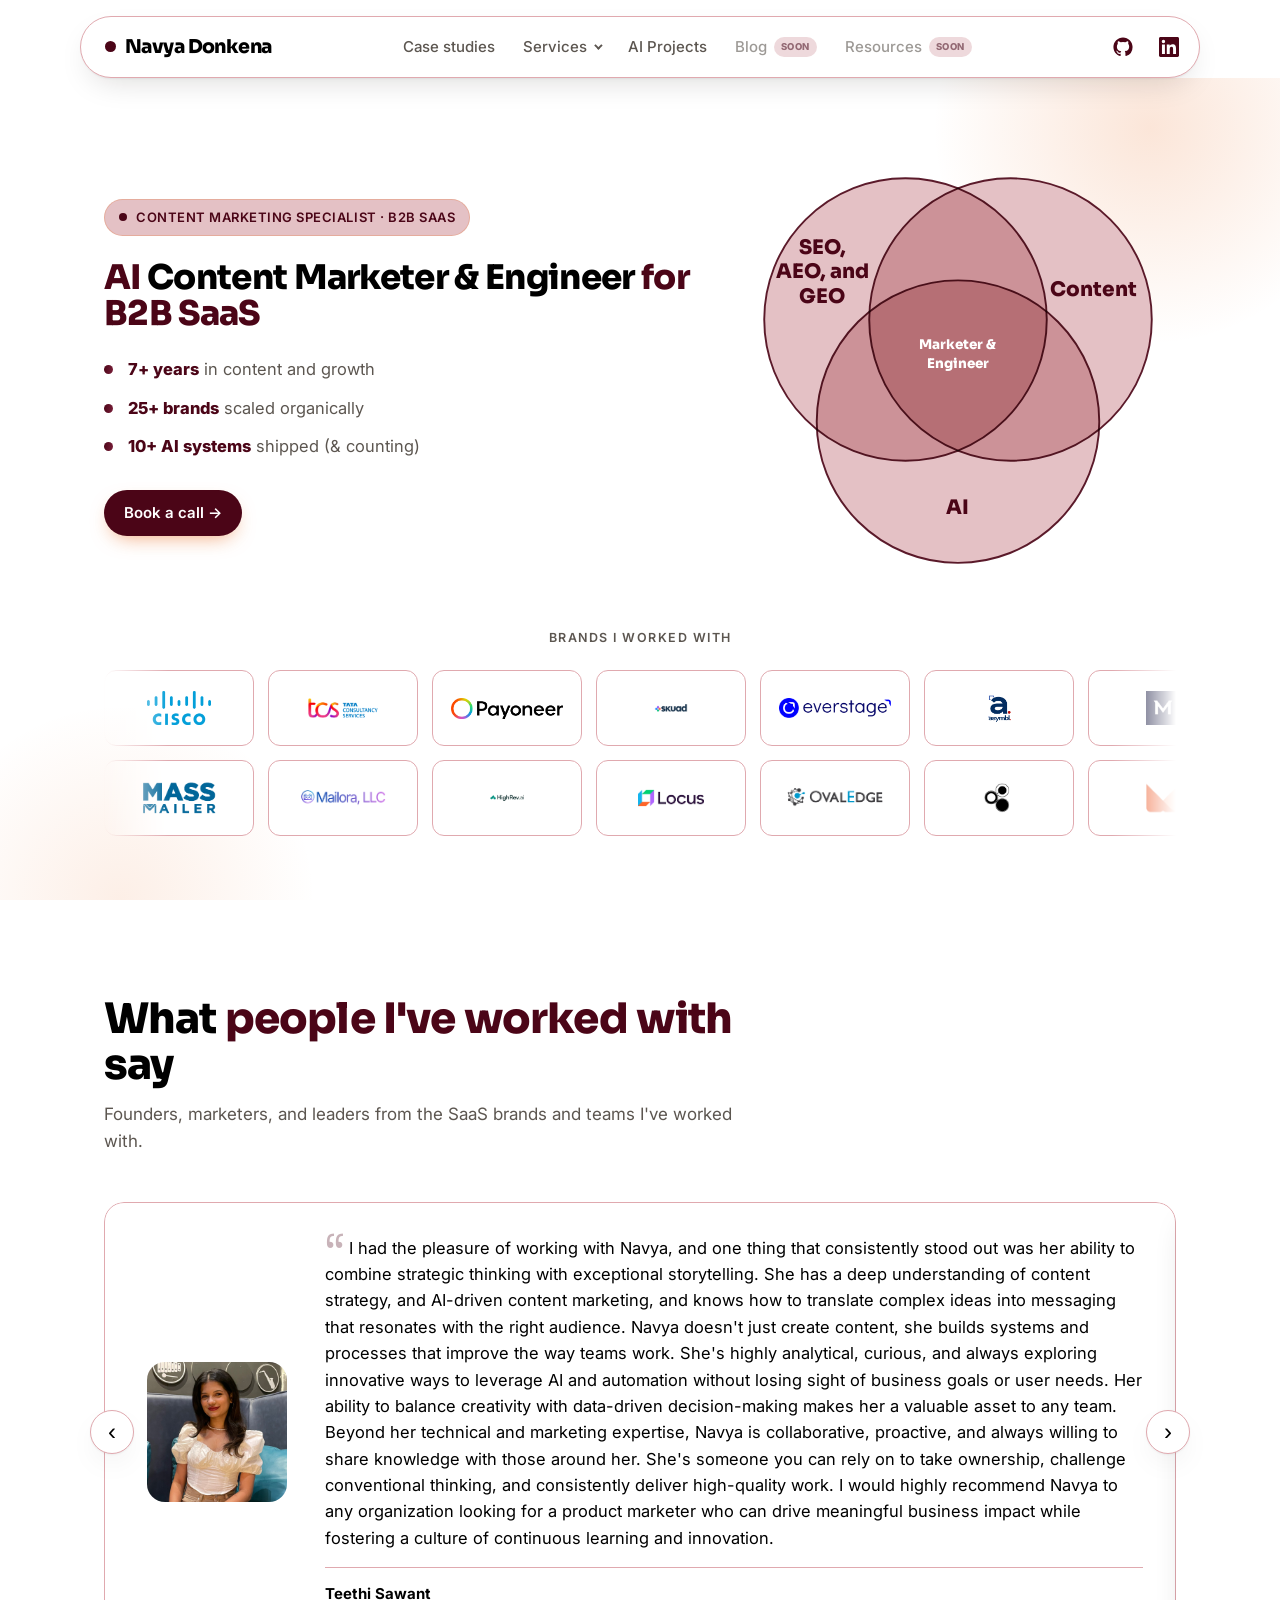
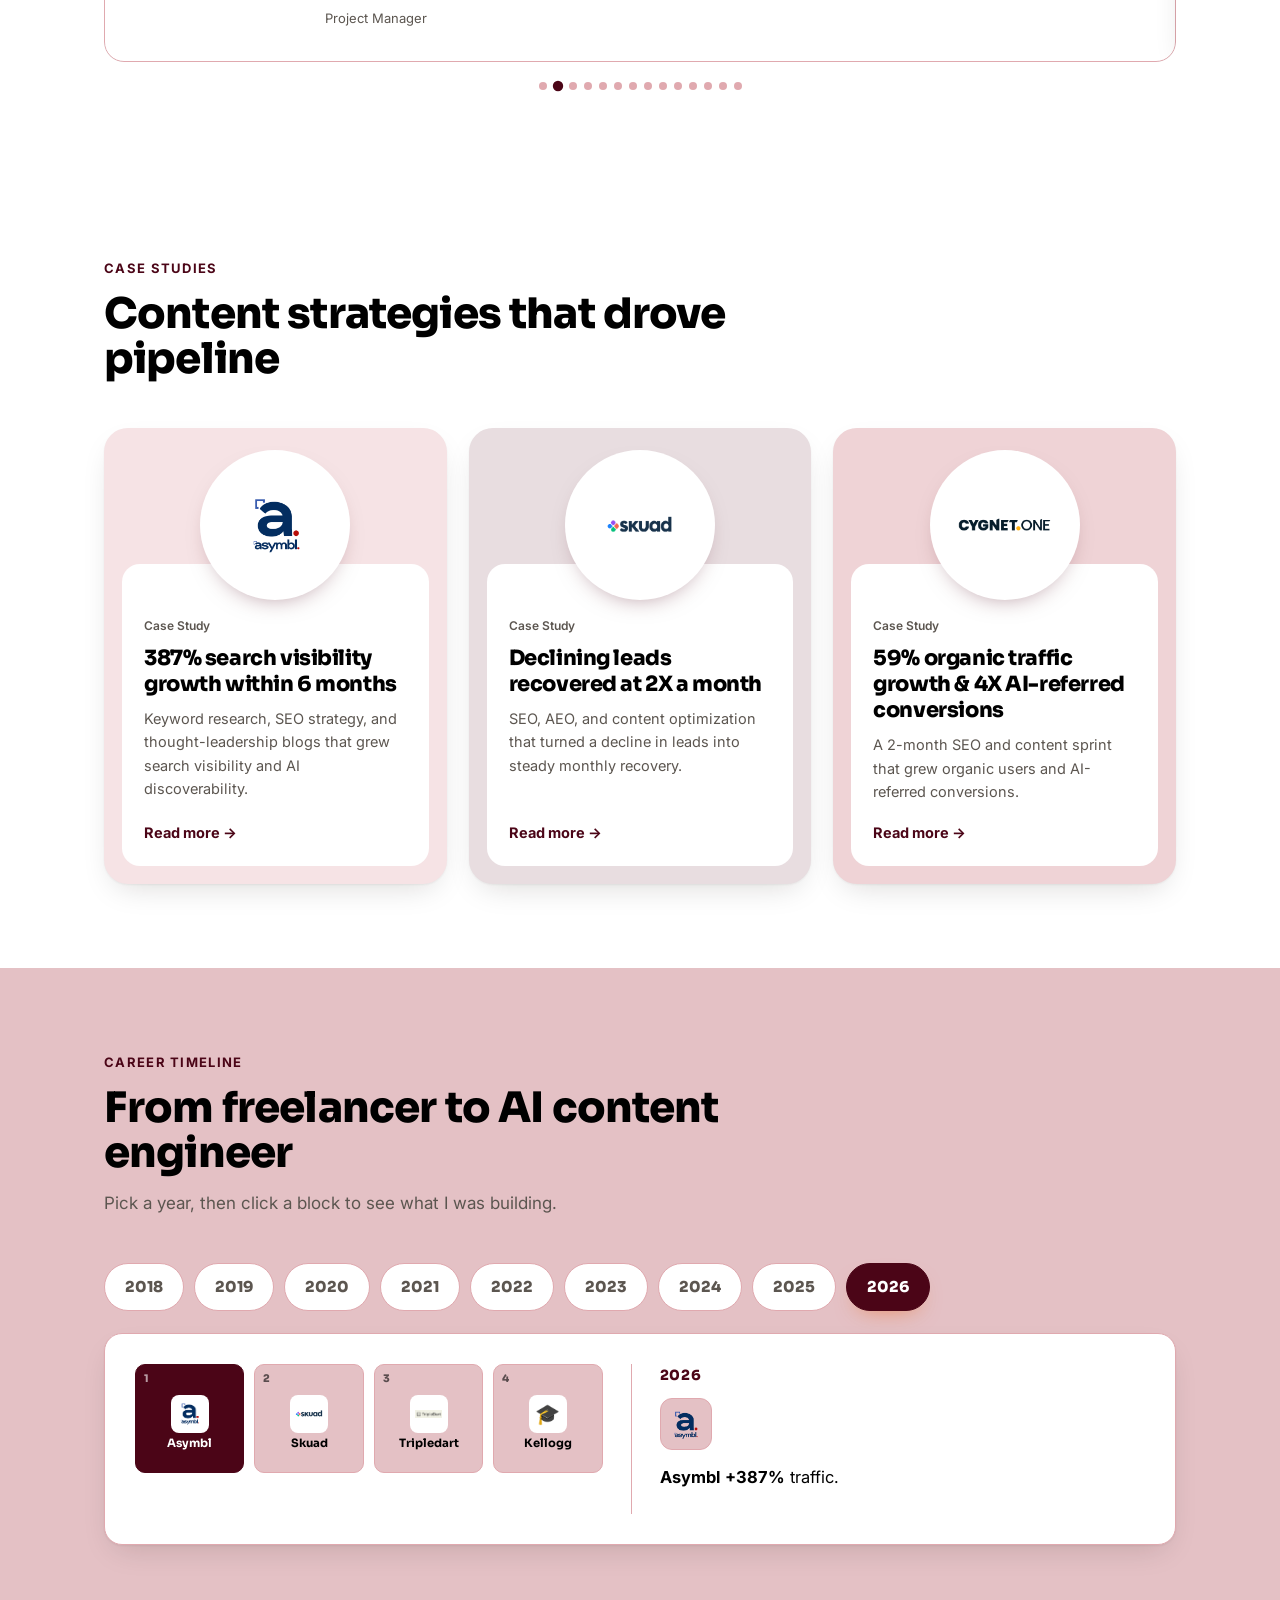
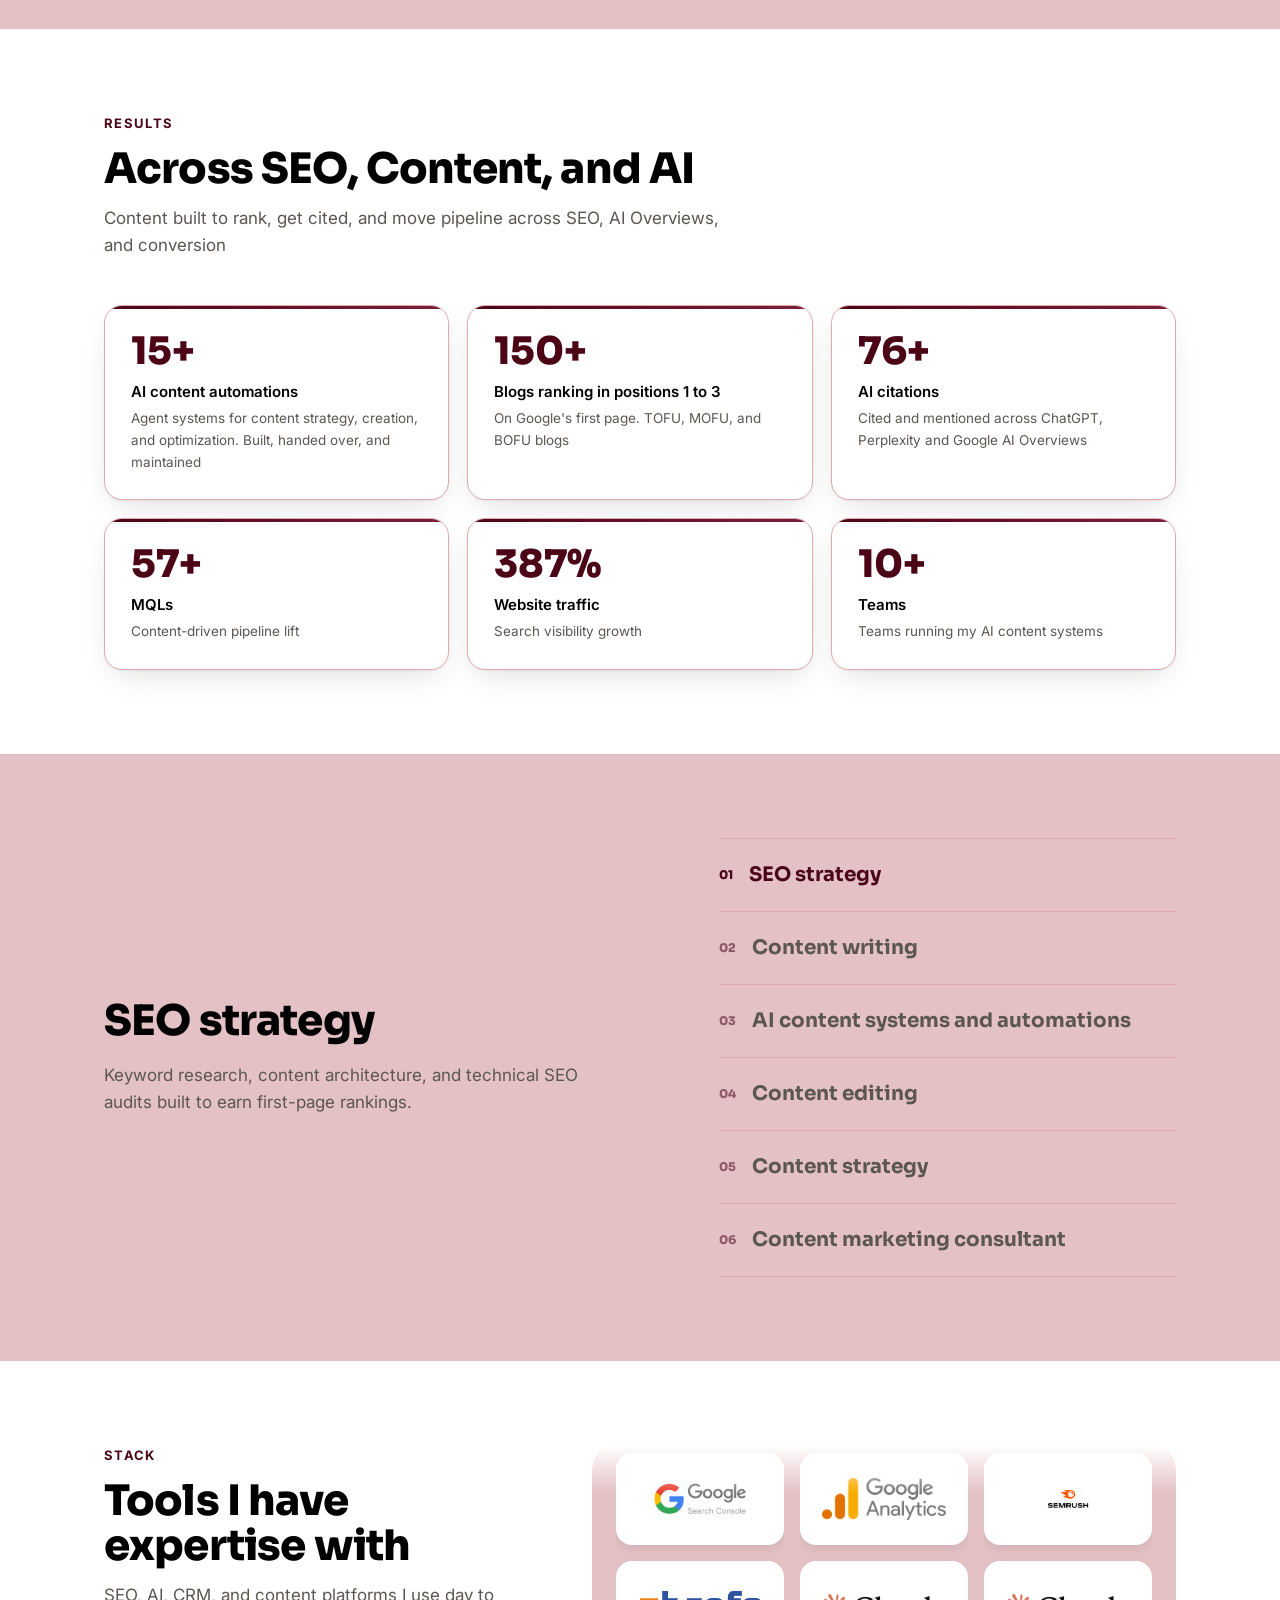
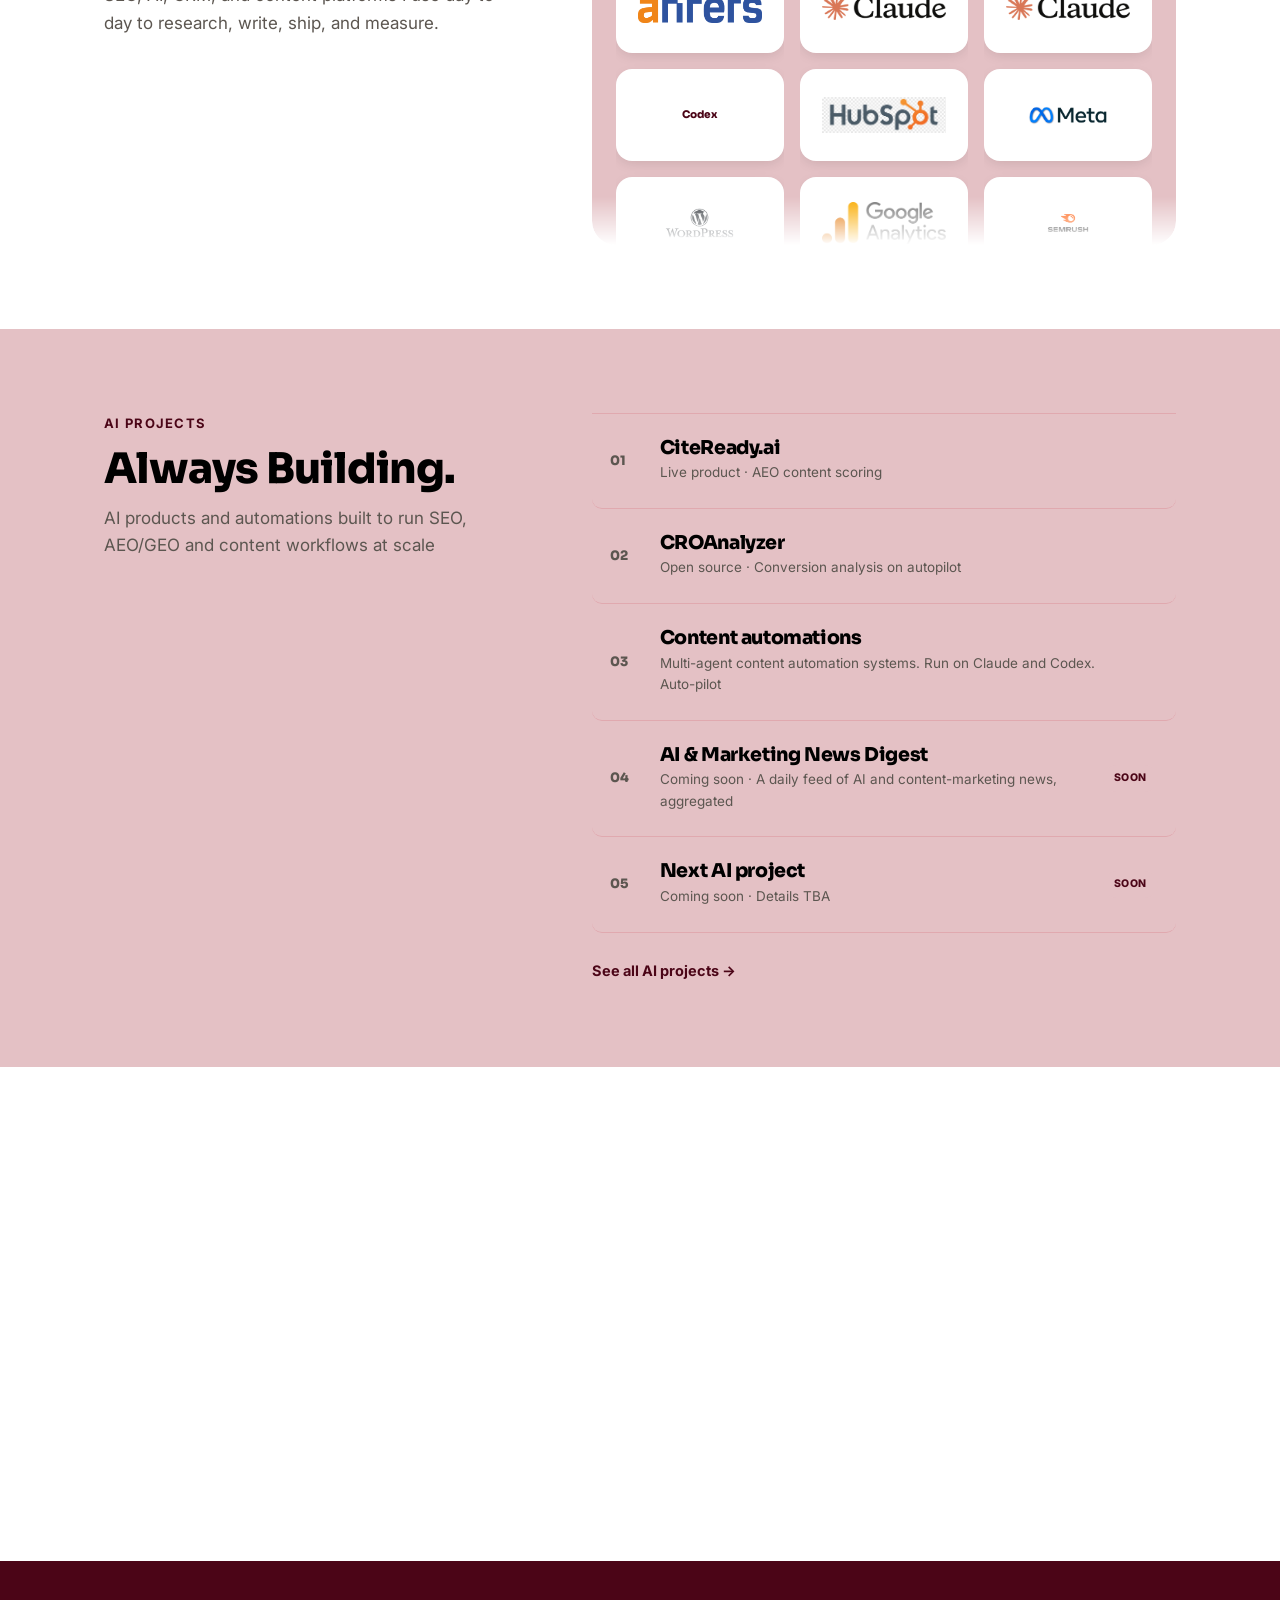
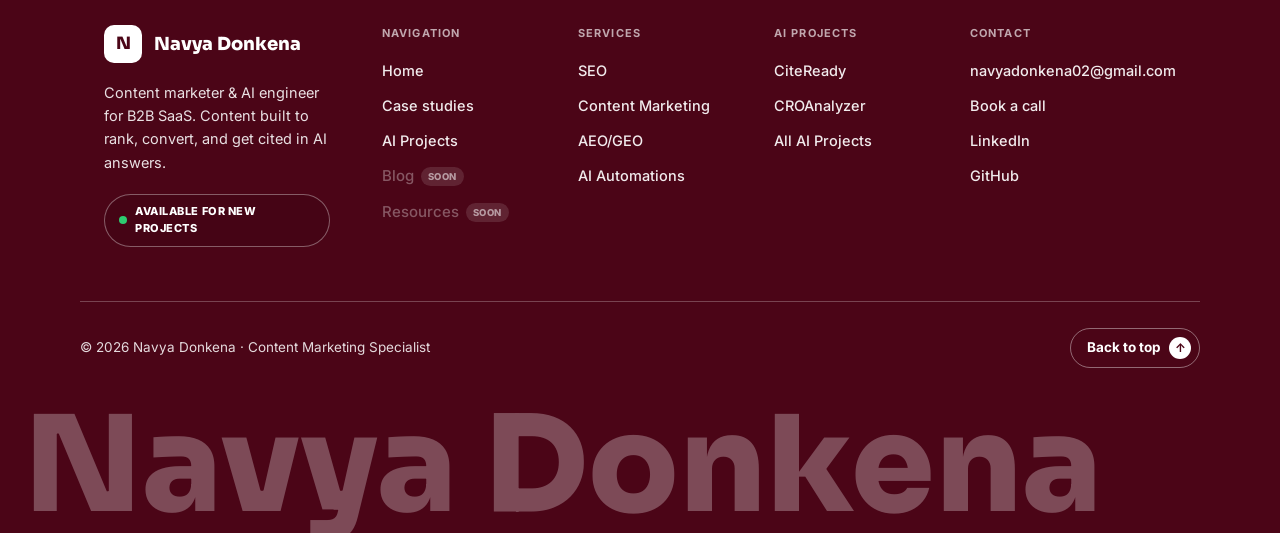
==== index.html @ fdb2c080 "Remove services overview page; Services menu is a dropdown only - Delete services.html; dropdown tri" ====
<!DOCTYPE html>
<html lang="en">
<head>
<meta charset="UTF-8" />
<meta name="viewport" content="width=device-width, initial-scale=1.0" />
<title>Navya Donkena — Content Marketing Specialist</title>
<meta name="description" content="Content Marketing Specialist with 7+ years in B2B SaaS. SEO content, AI Overviews, and LLM visibility that turn into pipeline. Worked with Everstage, Skuad, Asymbl, Payoneer, Cisco, and more." />
<link rel="preconnect" href="https://fonts.googleapis.com" />
<link rel="preconnect" href="https://fonts.gstatic.com" crossorigin />
<link href="https://fonts.googleapis.com/css2?family=Sora:wght@400;600;700;800&family=Inter:wght@400;500;600;700&display=swap" rel="stylesheet" />
<link rel="stylesheet" href="styles.css?v=15" />
</head>
<body>

<!-- NAV -->
<header class="nav">
  <div class="wrap nav-inner">
    <a class="logo" href="#top"><span class="dot"></span>Navya Donkena</a>
    <nav class="nav-links" id="navLinks">
      <a href="case-studies/index.html">Case studies</a>
      <div class="nav-dd"><button type="button" class="nav-dd-trigger" aria-haspopup="true">Services<span class="caret" aria-hidden="true"></span></button><div class="nav-dd-menu"><a href="services/seo.html">SEO</a><a href="services/content.html">Content Marketing</a><a href="services/aeo-geo.html">AEO/GEO</a><a href="services/ai-automations.html">AI Automations</a></div></div>
      <a href="ai-projects.html">AI Projects</a>
      <span class="nav-soon">Blog<span class="soon-badge">Soon</span></span>
      <span class="nav-soon">Resources<span class="soon-badge">Soon</span></span>
    </nav>
    <div class="nav-social">
      <a href="https://github.com/navyadonkena" target="_blank" rel="noopener" aria-label="GitHub"><svg viewBox="0 0 24 24" width="20" height="20" fill="currentColor" aria-hidden="true"><path d="M12 .5C5.65.5.5 5.65.5 12c0 5.08 3.29 9.39 7.86 10.91.58.1.79-.25.79-.56v-2.17c-3.2.7-3.87-1.37-3.87-1.37-.52-1.33-1.28-1.69-1.28-1.69-1.04-.71.08-.7.08-.7 1.15.08 1.76 1.18 1.76 1.18 1.03 1.76 2.69 1.25 3.35.96.1-.74.4-1.25.73-1.54-2.55-.29-5.24-1.28-5.24-5.69 0-1.26.45-2.28 1.18-3.09-.12-.29-.51-1.46.11-3.05 0 0 .97-.31 3.17 1.18a11 11 0 0 1 5.77 0c2.2-1.49 3.17-1.18 3.17-1.18.63 1.59.23 2.76.11 3.05.74.81 1.18 1.83 1.18 3.09 0 4.42-2.69 5.39-5.25 5.68.41.36.78 1.06.78 2.14v3.17c0 .31.21.67.8.56A11.5 11.5 0 0 0 23.5 12C23.5 5.65 18.35.5 12 .5Z"/></svg></a>
      <a href="https://www.linkedin.com/in/navya-donkena/" target="_blank" rel="noopener" aria-label="LinkedIn"><svg viewBox="0 0 24 24" width="20" height="20" fill="currentColor" aria-hidden="true"><path d="M20.45 20.45h-3.56v-5.57c0-1.33-.03-3.04-1.85-3.04-1.86 0-2.14 1.45-2.14 2.94v5.67H9.34V9h3.41v1.56h.05c.48-.9 1.64-1.85 3.37-1.85 3.6 0 4.27 2.37 4.27 5.46v6.28ZM5.34 7.43a2.06 2.06 0 1 1 0-4.12 2.06 2.06 0 0 1 0 4.12ZM7.12 20.45H3.56V9h3.56v11.45ZM22.22 0H1.77C.79 0 0 .77 0 1.73v20.54C0 23.23.79 24 1.77 24h20.45c.98 0 1.78-.77 1.78-1.73V1.73C24 .77 23.2 0 22.22 0Z"/></svg></a>
    </div>
    <button class="nav-toggle" id="navToggle" aria-label="Menu"><span></span><span></span><span></span></button>
  </div>
</header>

<!-- HERO -->
<section class="hero" id="top">
  <div class="wrap hero-grid">
    <div class="hero-copy">
      <span class="eyebrow"><span class="pulse"></span>Content Marketing Specialist · B2B SaaS</span>
      <h1 class="hero-title"><span class="grad-text">AI</span> Content Marketer &amp; Engineer <span class="grad-text">for B2B SaaS</span></h1>
      <ul class="hero-points">
        <li><strong>7+ years</strong> in content and growth</li>
        <li><strong>25+ brands</strong> scaled organically</li>
        <li><strong>10+ AI systems</strong> shipped (&amp; counting)</li>
      </ul>
      <div class="hero-cta">
        <a class="btn btn-primary" href="https://calendly.com/navyadonkena02/30-minute" target="_blank" rel="noopener">Book a call →</a>
      </div>
    </div>
    <div class="hero-visual">
      <svg class="venn" viewBox="0 0 440 430" role="img" aria-label="Venn diagram showing SEO, AEO, and GEO, Content, and AI overlapping, with Marketer and Engineer at the center where all three meet">
        <circle cx="165" cy="165" r="148" class="venn-c venn-c1" />
        <circle cx="275" cy="165" r="148" class="venn-c venn-c2" />
        <circle cx="220" cy="272" r="148" class="venn-c venn-c3" />
        <text text-anchor="middle" class="venn-lbl"><tspan x="78" y="96">SEO,</tspan><tspan x="78" y="122">AEO, and</tspan><tspan x="78" y="148">GEO</tspan></text>
        <text x="362" y="140" text-anchor="middle" class="venn-lbl">Content</text>
        <text x="220" y="369" text-anchor="middle" class="venn-lbl">AI</text>
        <text x="220" y="196" text-anchor="middle" class="venn-lbl venn-lbl-center">Marketer &amp;</text>
        <text x="220" y="216" text-anchor="middle" class="venn-lbl venn-lbl-center">Engineer</text>
      </svg>
    </div>
  </div>
  <div class="logos">
    <div class="wrap">
      <p>Brands I worked with</p>
      <div class="logo-marquee">
        <div class="lm-row"><div class="lm-track lm-ltr">
          <div class="logo-cell"><img src="Logos/cisco.png" alt="Cisco" loading="lazy" /></div>
          <div class="logo-cell"><img src="Logos/tcs.png" alt="TCS" loading="lazy" /></div>
          <div class="logo-cell"><img src="Logos/Payoneer%20logo.png" alt="Payoneer" loading="lazy" /></div>
          <div class="logo-cell"><img src="Logos/skuad.png" alt="Skuad" loading="lazy" /></div>
          <div class="logo-cell"><img src="Logos/everstage.png" alt="Everstage" loading="lazy" /></div>
          <div class="logo-cell"><img src="Logos/asymbl.png" alt="Asymbl" loading="lazy" /></div>
          <div class="logo-cell"><img src="Logos/mailreach.jpg" alt="MailReach" loading="lazy" /></div>
          <div class="logo-cell"><img src="Logos/cloudfiles.png" alt="CloudFiles" loading="lazy" /></div>
          <div class="logo-cell"><img src="Logos/powerrouter.png" alt="PowerRouter" loading="lazy" /></div>
          <div class="logo-cell"><img src="Logos/Proxidize.png" alt="Proxidize" loading="lazy" /></div>
          <div class="logo-cell"><img src="Logos/Metaviewer%20logo.png" alt="MetaViewer" loading="lazy" /></div>
          <div class="logo-cell"><img src="Logos/Limelight%20logo.png" alt="Limelight" loading="lazy" /></div>
          <div class="logo-cell"><img src="Logos/cisco.png" alt="Cisco" loading="lazy" /></div>
          <div class="logo-cell"><img src="Logos/tcs.png" alt="TCS" loading="lazy" /></div>
          <div class="logo-cell"><img src="Logos/Payoneer%20logo.png" alt="Payoneer" loading="lazy" /></div>
          <div class="logo-cell"><img src="Logos/skuad.png" alt="Skuad" loading="lazy" /></div>
          <div class="logo-cell"><img src="Logos/everstage.png" alt="Everstage" loading="lazy" /></div>
          <div class="logo-cell"><img src="Logos/asymbl.png" alt="Asymbl" loading="lazy" /></div>
          <div class="logo-cell"><img src="Logos/mailreach.jpg" alt="MailReach" loading="lazy" /></div>
          <div class="logo-cell"><img src="Logos/cloudfiles.png" alt="CloudFiles" loading="lazy" /></div>
          <div class="logo-cell"><img src="Logos/powerrouter.png" alt="PowerRouter" loading="lazy" /></div>
          <div class="logo-cell"><img src="Logos/Proxidize.png" alt="Proxidize" loading="lazy" /></div>
          <div class="logo-cell"><img src="Logos/Metaviewer%20logo.png" alt="MetaViewer" loading="lazy" /></div>
          <div class="logo-cell"><img src="Logos/Limelight%20logo.png" alt="Limelight" loading="lazy" /></div>
        </div></div>
        <div class="lm-row"><div class="lm-track lm-rtl">
          <div class="logo-cell"><img src="Logos/massmailer.png" alt="MassMailer" loading="lazy" /></div>
          <div class="logo-cell"><img src="Logos/mailora.png" alt="Mailora" loading="lazy" /></div>
          <div class="logo-cell"><img src="Logos/HighRev.png" alt="HighRev" loading="lazy" /></div>
          <div class="logo-cell"><img src="Logos/locus.png" alt="Locus" loading="lazy" /></div>
          <div class="logo-cell"><img src="Logos/ovaledge.png" alt="OvalEdge" loading="lazy" /></div>
          <div class="logo-cell"><img src="Logos/onenought.one.png" alt="Onenought.one" loading="lazy" /></div>
          <div class="logo-cell"><img src="Logos/workfall.png" alt="Workfall" loading="lazy" /></div>
          <div class="logo-cell"><img src="Logos/Sesat.jpg" alt="Sesat Solutions" loading="lazy" /></div>
          <div class="logo-cell"><img src="Logos/rategain.jpg" alt="RateGain" loading="lazy" /></div>
          <div class="logo-cell"><img src="Logos/RTS%20Labs%20logo.webp" alt="RTS Labs" loading="lazy" /></div>
          <div class="logo-cell"><img src="Logos/AccusourceHR%20logo.png" alt="AccusourceHR" loading="lazy" /></div>
          <div class="logo-cell"><img src="Logos/massmailer.png" alt="MassMailer" loading="lazy" /></div>
          <div class="logo-cell"><img src="Logos/mailora.png" alt="Mailora" loading="lazy" /></div>
          <div class="logo-cell"><img src="Logos/HighRev.png" alt="HighRev" loading="lazy" /></div>
          <div class="logo-cell"><img src="Logos/locus.png" alt="Locus" loading="lazy" /></div>
          <div class="logo-cell"><img src="Logos/ovaledge.png" alt="OvalEdge" loading="lazy" /></div>
          <div class="logo-cell"><img src="Logos/onenought.one.png" alt="Onenought.one" loading="lazy" /></div>
          <div class="logo-cell"><img src="Logos/workfall.png" alt="Workfall" loading="lazy" /></div>
          <div class="logo-cell"><img src="Logos/Sesat.jpg" alt="Sesat Solutions" loading="lazy" /></div>
          <div class="logo-cell"><img src="Logos/rategain.jpg" alt="RateGain" loading="lazy" /></div>
          <div class="logo-cell"><img src="Logos/RTS%20Labs%20logo.webp" alt="RTS Labs" loading="lazy" /></div>
          <div class="logo-cell"><img src="Logos/AccusourceHR%20logo.png" alt="AccusourceHR" loading="lazy" /></div>
        </div></div>
      </div>
    </div>
  </div>
</section>

<!-- TESTIMONIALS -->
<section class="block" id="testimonials">
  <div class="wrap">
    <div class="sec-head reveal">
      <h2>What <span class="grad-text">people I've worked with</span> say</h2>
      <p>Founders, marketers, and leaders from the SaaS brands and teams I've worked with.</p>
    </div>
    <div class="t-carousel reveal" id="testiCarousel">
      <button class="car-arrow" id="testiPrev" aria-label="Previous testimonial">‹</button>
      <div class="t-viewport">
        <div class="t-track" id="testiTrack">
          <article class="t-slide">
            <img class="t-photo" src="testimonials/Vinay%20Kumar.jpg" alt="Vinay Kumar" loading="lazy" />
            <div class="t-body"><blockquote>I worked with Navya on building out content workflows, and she's honestly one of the best at it. Most writers just write, but she actually thinks about the whole process how content gets planned, written, reviewed, and pushed out and she built systems that made the whole thing way less messy. Her knowledge of content writing itself is crazy too. It's not like she just knows the bare minimum she gets what actually makes content work, and you can see that in how she set up the flows. Stuff that used to be all over the place became a lot more organized. She's also just easy to work with. Proactive, comes with ideas on her own. If you're looking for someone who's solid at both writing and figuring out how to systemize it, Navya's your person.</blockquote><div class="t-who"><b>Vinay Kumar</b><span>AI Growth Marketer</span></div></div>
          </article>
          <article class="t-slide">
            <img class="t-photo" src="testimonials/Teethi%20Sawant.jpg" alt="Teethi Sawant" loading="lazy" />
            <div class="t-body"><blockquote>I had the pleasure of working with Navya, and one thing that consistently stood out was her ability to combine strategic thinking with exceptional storytelling. She has a deep understanding of content strategy, and AI-driven content marketing, and knows how to translate complex ideas into messaging that resonates with the right audience. Navya doesn't just create content, she builds systems and processes that improve the way teams work. She's highly analytical, curious, and always exploring innovative ways to leverage AI and automation without losing sight of business goals or user needs. Her ability to balance creativity with data-driven decision-making makes her a valuable asset to any team. Beyond her technical and marketing expertise, Navya is collaborative, proactive, and always willing to share knowledge with those around her. She's someone you can rely on to take ownership, challenge conventional thinking, and consistently deliver high-quality work. I would highly recommend Navya to any organization looking for a product marketer who can drive meaningful business impact while fostering a culture of continuous learning and innovation.</blockquote><div class="t-who"><b>Teethi Sawant</b><span>Project Manager</span></div></div>
          </article>
          <article class="t-slide">
            <img class="t-photo" src="testimonials/Shivangi%20Pahwa.jpg" alt="Shivangi Pahwa" loading="lazy" />
            <div class="t-body"><blockquote>Navya was an exceptional editor and manager to work with! We started out together on a very complex project that required lots and lots of strategy and thinking before we could even think about execution. Working with her, I learned so many new things about how to approach SEO fundamentals, manage a project that has no defined rules, and set up the entire thing from scratch in a manner that ensured new writers onboarded into the project received a smooth workflow to begin with. She made sure that no one ever saw the messy behind-the-scenes. The way she guided me through the process, always encouraged me to learn and do more, and helped me explore how I can use AI to build while still keeping my creativity at the heart of the project was very commendable.🫶 Anyone who gets to have her manage a project will be getting a gem of a person and amazing results! (and an amazing sense of humour, too)</blockquote><div class="t-who"><b>Shivangi Pahwa</b><span>Content Writer</span></div></div>
          </article>
          <article class="t-slide">
            <img class="t-photo" src="testimonials/Pooja%20Narula.jpg" alt="Pooja Narula" loading="lazy" />
            <div class="t-body"><blockquote>Navya is the most passionate person I have met. She is always curious and on to building something new, solving the most complex problems, and inspiring everyone next to her. Working alongside her is truly a wonderful experience, and she is a true asset to every team she joins. Her expertise and her humility to share her knowledge with her peers truly makes her the best leader and contributor any team can hope for.</blockquote><div class="t-who"><b>Pooja Narula</b><span>Content Writer</span></div></div>
          </article>
          <article class="t-slide">
            <img class="t-photo" src="testimonials/ayush.png" alt="Ayush" loading="lazy" />
            <div class="t-body"><blockquote>I've worked with Navya at Revv Growth, and what stands out is how effectively she blends AI with marketing and product thinking. She approaches marketing beyond just campaigns — focusing on how AI can enhance positioning, messaging, and overall go-to-market strategy. One of her key strengths is translating complex ideas into clear, compelling narratives. She's also highly adaptable and constantly experimenting with new tools and workflows, especially in the evolving AI space.</blockquote><div class="t-who"><b>Ayush</b><span>AI/LLM Engineer · RevvGrowth</span></div></div>
          </article>
          <article class="t-slide">
            <img class="t-photo" src="testimonials/Faraz.jpg" alt="Faraz Syed" loading="lazy" />
            <div class="t-body"><blockquote>Me and Navya worked as peers in product marketing. She brought a very in-depth understanding of the subject matter which helped us in creating distinct steps of strategy and execution. She not only understands the subject but provides a way to market it through her content. She is an exemplary team player and helps in creating diverse resolutions and marketing strategies which are result oriented and process driven.</blockquote><div class="t-who"><b>Faraz Syed</b><span>Marketing Automations Manager · PowerRouter</span></div></div>
          </article>
          <article class="t-slide">
            <img class="t-photo" src="testimonials/Suchitra.jpg" alt="Suchitra" loading="lazy" />
            <div class="t-body"><blockquote>I highly recommend Navya for her exceptional work in crafting insightful and engaging business blogs for Workfall. Her expertise in content creation and industry knowledge brought immense value to our company, capturing our brand's essence with every article. Collaborating with Navya was a true pleasure, and I look forward to future opportunities to work together again.</blockquote><div class="t-who"><b>Suchitra</b><span>Growth Manager · Workfall</span></div></div>
          </article>
          <article class="t-slide">
            <img class="t-photo" src="testimonials/Shivang.png" alt="Shivang Singh" loading="lazy" />
            <div class="t-body"><blockquote>Navya is someone who understands exactly what you need and shapes her delivery accordingly. She was instrumental in structuring the content strategy for Impacto as well as helping with some blog articles we wanted to work on. If you're looking for an understanding of how your digital presence should work as a business or even an individual, I'd say you get in touch with her :)</blockquote><div class="t-who"><b>Shivang Singh</b><span>CEO / Founder · Impacto</span></div></div>
          </article>
          <article class="t-slide">
            <img class="t-photo" src="testimonials/Naveen.jpg" alt="Naveen Cheela" loading="lazy" />
            <div class="t-body"><blockquote>Working with Navya on several projects has been a pleasure for me, and each time I have been pleased with the results. She responds to emails right away and consistently produces top-notch outcomes. If you need any copywriting, I definitely recommend her! All the Best!!</blockquote><div class="t-who"><b>Naveen Cheela</b><span>Project Manager · CINTAP</span></div></div>
          </article>
          <article class="t-slide">
            <img class="t-photo" src="testimonials/Yajur.jpg" alt="Yajur Lath" loading="lazy" />
            <div class="t-body"><blockquote>Navya was one of the first people I met in the content industry and she has set a benchmark for me. She is highly dedicated, her work ethics are pristine and she is willing to go out of the way to solve a problem for the person she is working for. I highly recommend her expertise to any person looking for an individual in the content industry.</blockquote><div class="t-who"><b>Yajur Lath</b><span>CEO / Founder · Enterpi</span></div></div>
          </article>
          <article class="t-slide">
            <img class="t-photo" src="testimonials/Hansika.jpg" alt="Hansika Baradwaj" loading="lazy" />
            <div class="t-body"><blockquote>A commendable content writer with superior performance in niches like AI and Digital Marketing. She carries a firm grasp of SEO related conventions and her work remains up to the mark.</blockquote><div class="t-who"><b>Hansika Baradwaj</b><span>Content Marketer</span></div></div>
          </article>
          <article class="t-slide">
            <img class="t-photo" src="testimonials/Sanjana.jpg" alt="Sanjana Pillai" loading="lazy" />
            <div class="t-body"><blockquote>Navya is a wonderful writer who goes into the nuances of the topic she writes on. She is well-versed with the topics that One Nought One handles and is a diligent member of the team. She has constantly submitted all her work on time and does not shy away from placing her points regarding any topic. She was a bright, loyal individual to work with.</blockquote><div class="t-who"><b>Sanjana Pillai</b><span>Content Manager · Onenought.one</span></div></div>
          </article>
          <article class="t-slide">
            <img class="t-photo" src="testimonials/Akash.jpg" alt="Akash Jain" loading="lazy" />
            <div class="t-body"><blockquote>I have worked with many content writers but Navya is one of the most dedicated content writers I've worked with. She is easily adjustable to given topics whether the topic is related to the entertainment industry or specific target businesses. Her skill to write content on any given niche made her stand out. Navya would become an appreciated member of any team.</blockquote><div class="t-who"><b>Akash Jain</b><span>Software Engineer · AI/ML</span></div></div>
          </article>
          <article class="t-slide">
            <div class="t-photo t-photo-init">NM</div>
            <div class="t-body"><blockquote>Navya has been working for me for more than a year. She is a thorough professional. I have noticed that she brings good value to the table with her skills and inputs. Goes beyond her role and responsibility to strategize growth for the entire organization. Full marks to her writing skills, consistency, passion, and creativity. She is an asset to every team she works with. I wish her success in all her future endeavours.</blockquote><div class="t-who"><b>Nakul Malhotra</b><span>Founder · Idea Incubator</span></div></div>
          </article>
        </div>
      </div>
      <button class="car-arrow" id="testiNext" aria-label="Next testimonial">›</button>
    </div>
    <div class="t-dots" id="testiDots"></div>
  </div>
</section>

<!-- CASE STUDIES STACK -->
<section class="block" id="case-studies">
  <div class="wrap">
    <div class="sec-head reveal">
      <div class="kicker">Case Studies</div>
      <h2>Content strategies that drove pipeline</h2>
    </div>
    <div class="cs-cards">
      <a class="cs-card reveal" href="case-studies/asymbl-seo-ai-growth.html" style="--cs-bg:#f6e3e5">
        <div class="cs-circle"><img src="Logos/asymbl.png" alt="Asymbl logo" /></div>
        <div class="cs-inner">
          <span class="cs-label">Case Study</span>
          <h3>387% search visibility growth within 6 months</h3>
          <p>Keyword research, SEO strategy, and thought-leadership blogs that grew search visibility and AI discoverability.</p>
          <span class="cs-more">Read more →</span>
        </div>
      </a>
      <a class="cs-card reveal" href="case-studies/skuad-lead-recovery.html" style="--cs-bg:#e8dde0">
        <div class="cs-circle"><img src="Logos/skuad.png" alt="Skuad logo" /></div>
        <div class="cs-inner">
          <span class="cs-label">Case Study</span>
          <h3>Declining leads recovered at 2X a month</h3>
          <p>SEO, AEO, and content optimization that turned a decline in leads into steady monthly recovery.</p>
          <span class="cs-more">Read more →</span>
        </div>
      </a>
      <a class="cs-card reveal" href="case-studies/cygnet-content-strategy.html" style="--cs-bg:#efd3d6">
        <div class="cs-circle"><img src="Logos/cygnet.png" alt="Cygnet logo" /></div>
        <div class="cs-inner">
          <span class="cs-label">Case Study</span>
          <h3>59% organic traffic growth &amp; 4X AI-referred conversions</h3>
          <p>A 2-month SEO and content sprint that grew organic users and AI-referred conversions.</p>
          <span class="cs-more">Read more →</span>
        </div>
      </a>
    </div>
  </div>
</section>

<!-- EXPERIENCE -->
<section class="block alt" id="experience">
  <div class="wrap">
    <div class="sec-head reveal">
      <div class="kicker">Career Timeline</div>
      <h2>From freelancer to AI content engineer</h2>
      <p>Pick a year, then click a block to see what I was building.</p>
    </div>
    <div class="year-tabs reveal" id="yearGrid"></div>
    <div class="year-panel reveal" id="yearDetail"></div>
  </div>
</section>

<!-- RESULTS -->
<section class="block" id="results">
  <div class="wrap">
    <div class="sec-head reveal">
      <div class="kicker">Results</div>
      <h2>Across SEO, Content, and AI</h2>
      <p>Content built to rank, get cited, and move pipeline across SEO, AI Overviews, and conversion</p>
    </div>
    <div class="grid results">
      <div class="stat reveal"><div class="num">15+</div><div class="lbl">AI content automations</div><div class="ctx">Agent systems for content strategy, creation, and optimization. Built, handed over, and maintained</div></div>
      <div class="stat reveal"><div class="num">150+</div><div class="lbl">Blogs ranking in positions 1 to 3</div><div class="ctx">On Google's first page. TOFU, MOFU, and BOFU blogs</div></div>
      <div class="stat reveal"><div class="num">76+</div><div class="lbl">AI citations</div><div class="ctx">Cited and mentioned across ChatGPT, Perplexity and Google AI Overviews</div></div>
      <div class="stat reveal"><div class="num">57+</div><div class="lbl">MQLs</div><div class="ctx">Content-driven pipeline lift</div></div>
      <div class="stat reveal"><div class="num">387%</div><div class="lbl">Website traffic</div><div class="ctx">Search visibility growth</div></div>
      <div class="stat reveal"><div class="num">10+</div><div class="lbl">Teams</div><div class="ctx">Teams running my AI content systems</div></div>
    </div>
  </div>
</section>

<!-- SERVICES -->
<section class="block alt" id="services">
  <div class="wrap">
    <div class="svc-interactive reveal">
      <div class="svc-detail">
        <h2 id="svcDetailTitle">SEO strategy</h2>
        <p id="svcDetailDesc">Keyword research, content architecture, and technical SEO audits built to earn first-page rankings.</p>
      </div>
      <div class="svc-names" id="svcNames"></div>
    </div>
  </div>
</section>

<!-- STACK -->
<section class="block" id="stack">
  <div class="wrap">
    <div class="split-layout">
      <div class="sec-head reveal">
        <div class="kicker">Stack</div>
        <h2>Tools I have expertise with</h2>
        <p>SEO, AI, CRM, and content platforms I use day to day to research, write, ship, and measure.</p>
      </div>
      <div class="tool-marquee reveal">
        <div class="tm-col"><div class="tm-track tm-up"><div class="tool-tile"><img src="techstack/Google-Search-Console.png" alt="Google Search Console" loading="lazy" onerror="this.style.display='none';this.nextElementSibling.style.display='flex'" /><span class="tt-fallback">Google Search Console</span></div><div class="tool-tile"><img src="techstack/ahrefs-SEO-Tool-Logo-Vector.svg-.png" alt="Ahrefs" loading="lazy" onerror="this.style.display='none';this.nextElementSibling.style.display='flex'" /><span class="tt-fallback">Ahrefs</span></div><div class="tool-tile"><img src="techstack/codex.png" alt="Codex" loading="lazy" onerror="this.style.display='none';this.nextElementSibling.style.display='flex'" /><span class="tt-fallback">Codex</span></div><div class="tool-tile"><img src="techstack/WordPress-logotype-alternative.png" alt="WordPress" loading="lazy" onerror="this.style.display='none';this.nextElementSibling.style.display='flex'" /><span class="tt-fallback">WordPress</span></div><div class="tool-tile"><img src="techstack/Google-Search-Console.png" alt="Google Search Console" loading="lazy" onerror="this.style.display='none';this.nextElementSibling.style.display='flex'" /><span class="tt-fallback">Google Search Console</span></div><div class="tool-tile"><img src="techstack/ahrefs-SEO-Tool-Logo-Vector.svg-.png" alt="Ahrefs" loading="lazy" onerror="this.style.display='none';this.nextElementSibling.style.display='flex'" /><span class="tt-fallback">Ahrefs</span></div><div class="tool-tile"><img src="techstack/codex.png" alt="Codex" loading="lazy" onerror="this.style.display='none';this.nextElementSibling.style.display='flex'" /><span class="tt-fallback">Codex</span></div><div class="tool-tile"><img src="techstack/WordPress-logotype-alternative.png" alt="WordPress" loading="lazy" onerror="this.style.display='none';this.nextElementSibling.style.display='flex'" /><span class="tt-fallback">WordPress</span></div><div class="tool-tile"><img src="techstack/Google-Search-Console.png" alt="Google Search Console" loading="lazy" onerror="this.style.display='none';this.nextElementSibling.style.display='flex'" /><span class="tt-fallback">Google Search Console</span></div><div class="tool-tile"><img src="techstack/ahrefs-SEO-Tool-Logo-Vector.svg-.png" alt="Ahrefs" loading="lazy" onerror="this.style.display='none';this.nextElementSibling.style.display='flex'" /><span class="tt-fallback">Ahrefs</span></div><div class="tool-tile"><img src="techstack/codex.png" alt="Codex" loading="lazy" onerror="this.style.display='none';this.nextElementSibling.style.display='flex'" /><span class="tt-fallback">Codex</span></div><div class="tool-tile"><img src="techstack/WordPress-logotype-alternative.png" alt="WordPress" loading="lazy" onerror="this.style.display='none';this.nextElementSibling.style.display='flex'" /><span class="tt-fallback">WordPress</span></div><div class="tool-tile"><img src="techstack/Google-Search-Console.png" alt="Google Search Console" loading="lazy" onerror="this.style.display='none';this.nextElementSibling.style.display='flex'" /><span class="tt-fallback">Google Search Console</span></div><div class="tool-tile"><img src="techstack/ahrefs-SEO-Tool-Logo-Vector.svg-.png" alt="Ahrefs" loading="lazy" onerror="this.style.display='none';this.nextElementSibling.style.display='flex'" /><span class="tt-fallback">Ahrefs</span></div><div class="tool-tile"><img src="techstack/codex.png" alt="Codex" loading="lazy" onerror="this.style.display='none';this.nextElementSibling.style.display='flex'" /><span class="tt-fallback">Codex</span></div><div class="tool-tile"><img src="techstack/WordPress-logotype-alternative.png" alt="WordPress" loading="lazy" onerror="this.style.display='none';this.nextElementSibling.style.display='flex'" /><span class="tt-fallback">WordPress</span></div></div></div>
        <div class="tm-col"><div class="tm-track tm-down"><div class="tool-tile"><img src="techstack/Logo_Google_Analytics.png" alt="Google Analytics (GA4)" loading="lazy" onerror="this.style.display='none';this.nextElementSibling.style.display='flex'" /><span class="tt-fallback">Google Analytics (GA4)</span></div><div class="tool-tile"><img src="techstack/Claude_Logo_2023-s1280.png" alt="Claude Code" loading="lazy" onerror="this.style.display='none';this.nextElementSibling.style.display='flex'" /><span class="tt-fallback">Claude Code</span></div><div class="tool-tile"><img src="techstack/kisspng-hubspot-inc-business-marketing-logo-sales-crm-5b24fbe3ac9113.4246325415291504357068.jpg" alt="HubSpot" loading="lazy" onerror="this.style.display='none';this.nextElementSibling.style.display='flex'" /><span class="tt-fallback">HubSpot</span></div><div class="tool-tile"><img src="techstack/Logo_Google_Analytics.png" alt="Google Analytics (GA4)" loading="lazy" onerror="this.style.display='none';this.nextElementSibling.style.display='flex'" /><span class="tt-fallback">Google Analytics (GA4)</span></div><div class="tool-tile"><img src="techstack/Claude_Logo_2023-s1280.png" alt="Claude Code" loading="lazy" onerror="this.style.display='none';this.nextElementSibling.style.display='flex'" /><span class="tt-fallback">Claude Code</span></div><div class="tool-tile"><img src="techstack/kisspng-hubspot-inc-business-marketing-logo-sales-crm-5b24fbe3ac9113.4246325415291504357068.jpg" alt="HubSpot" loading="lazy" onerror="this.style.display='none';this.nextElementSibling.style.display='flex'" /><span class="tt-fallback">HubSpot</span></div><div class="tool-tile"><img src="techstack/Logo_Google_Analytics.png" alt="Google Analytics (GA4)" loading="lazy" onerror="this.style.display='none';this.nextElementSibling.style.display='flex'" /><span class="tt-fallback">Google Analytics (GA4)</span></div><div class="tool-tile"><img src="techstack/Claude_Logo_2023-s1280.png" alt="Claude Code" loading="lazy" onerror="this.style.display='none';this.nextElementSibling.style.display='flex'" /><span class="tt-fallback">Claude Code</span></div><div class="tool-tile"><img src="techstack/kisspng-hubspot-inc-business-marketing-logo-sales-crm-5b24fbe3ac9113.4246325415291504357068.jpg" alt="HubSpot" loading="lazy" onerror="this.style.display='none';this.nextElementSibling.style.display='flex'" /><span class="tt-fallback">HubSpot</span></div><div class="tool-tile"><img src="techstack/Logo_Google_Analytics.png" alt="Google Analytics (GA4)" loading="lazy" onerror="this.style.display='none';this.nextElementSibling.style.display='flex'" /><span class="tt-fallback">Google Analytics (GA4)</span></div><div class="tool-tile"><img src="techstack/Claude_Logo_2023-s1280.png" alt="Claude Code" loading="lazy" onerror="this.style.display='none';this.nextElementSibling.style.display='flex'" /><span class="tt-fallback">Claude Code</span></div><div class="tool-tile"><img src="techstack/kisspng-hubspot-inc-business-marketing-logo-sales-crm-5b24fbe3ac9113.4246325415291504357068.jpg" alt="HubSpot" loading="lazy" onerror="this.style.display='none';this.nextElementSibling.style.display='flex'" /><span class="tt-fallback">HubSpot</span></div></div></div>
        <div class="tm-col"><div class="tm-track tm-up"><div class="tool-tile"><img src="techstack/semrush-Logo.png" alt="SEMrush" loading="lazy" onerror="this.style.display='none';this.nextElementSibling.style.display='flex'" /><span class="tt-fallback">SEMrush</span></div><div class="tool-tile"><img src="techstack/Claude_Logo_2023-s1280.png" alt="Claude API" loading="lazy" onerror="this.style.display='none';this.nextElementSibling.style.display='flex'" /><span class="tt-fallback">Claude API</span></div><div class="tool-tile"><img src="techstack/Meta-Logo.png" alt="Meta Ads Manager" loading="lazy" onerror="this.style.display='none';this.nextElementSibling.style.display='flex'" /><span class="tt-fallback">Meta Ads Manager</span></div><div class="tool-tile"><img src="techstack/semrush-Logo.png" alt="SEMrush" loading="lazy" onerror="this.style.display='none';this.nextElementSibling.style.display='flex'" /><span class="tt-fallback">SEMrush</span></div><div class="tool-tile"><img src="techstack/Claude_Logo_2023-s1280.png" alt="Claude API" loading="lazy" onerror="this.style.display='none';this.nextElementSibling.style.display='flex'" /><span class="tt-fallback">Claude API</span></div><div class="tool-tile"><img src="techstack/Meta-Logo.png" alt="Meta Ads Manager" loading="lazy" onerror="this.style.display='none';this.nextElementSibling.style.display='flex'" /><span class="tt-fallback">Meta Ads Manager</span></div><div class="tool-tile"><img src="techstack/semrush-Logo.png" alt="SEMrush" loading="lazy" onerror="this.style.display='none';this.nextElementSibling.style.display='flex'" /><span class="tt-fallback">SEMrush</span></div><div class="tool-tile"><img src="techstack/Claude_Logo_2023-s1280.png" alt="Claude API" loading="lazy" onerror="this.style.display='none';this.nextElementSibling.style.display='flex'" /><span class="tt-fallback">Claude API</span></div><div class="tool-tile"><img src="techstack/Meta-Logo.png" alt="Meta Ads Manager" loading="lazy" onerror="this.style.display='none';this.nextElementSibling.style.display='flex'" /><span class="tt-fallback">Meta Ads Manager</span></div><div class="tool-tile"><img src="techstack/semrush-Logo.png" alt="SEMrush" loading="lazy" onerror="this.style.display='none';this.nextElementSibling.style.display='flex'" /><span class="tt-fallback">SEMrush</span></div><div class="tool-tile"><img src="techstack/Claude_Logo_2023-s1280.png" alt="Claude API" loading="lazy" onerror="this.style.display='none';this.nextElementSibling.style.display='flex'" /><span class="tt-fallback">Claude API</span></div><div class="tool-tile"><img src="techstack/Meta-Logo.png" alt="Meta Ads Manager" loading="lazy" onerror="this.style.display='none';this.nextElementSibling.style.display='flex'" /><span class="tt-fallback">Meta Ads Manager</span></div></div></div>
      </div>
    </div>
  </div>
</section>

<!-- ALWAYS BUILDING -->
<section class="block alt" id="always-building">
  <div class="wrap">
    <div class="split-layout">
      <div class="sec-head reveal">
        <div class="kicker">AI Projects</div>
        <h2>Always Building.</h2>
        <p>AI products and automations built to run SEO, AEO/GEO and content workflows at scale</p>
      </div>
      <div>
        <div class="ab-list reveal">
          <a class="ab-row" href="https://citeready.revvgrowthai.com/" target="_blank" rel="noopener">
            <span class="ab-num">01</span>
            <div class="ab-main"><h3>CiteReady.ai</h3><span class="ab-sub">Live product · AEO content scoring</span></div>
            <span class="ab-arrow">→</span>
          </a>
          <a class="ab-row" href="https://cro.revvgrowthai.com/" target="_blank" rel="noopener">
            <span class="ab-num">02</span>
            <div class="ab-main"><h3>CROAnalyzer</h3><span class="ab-sub">Open source · Conversion analysis on autopilot</span></div>
            <span class="ab-arrow">→</span>
          </a>
          <a class="ab-row" href="ai-projects.html">
            <span class="ab-num">03</span>
            <div class="ab-main"><h3>Content automations</h3><span class="ab-sub">Multi-agent content automation systems. Run on Claude and Codex. Auto-pilot</span></div>
            <span class="ab-arrow">→</span>
          </a>
          <div class="ab-row">
            <span class="ab-num">04</span>
            <div class="ab-main"><h3>AI &amp; Marketing News Digest</h3><span class="ab-sub">Coming soon · A daily feed of AI and content-marketing news, aggregated</span></div>
            <span class="ab-badge">Soon</span>
          </div>
          <div class="ab-row">
            <span class="ab-num">05</span>
            <div class="ab-main"><h3>Next AI project</h3><span class="ab-sub">Coming soon · Details TBA</span></div>
            <span class="ab-badge">Soon</span>
          </div>
        </div>
        <a class="link ab-see-all" href="ai-projects.html">See all AI projects →</a>
      </div>
    </div>
  </div>
</section>

<!-- WRITING TEASER -->
<section class="block" id="writing">
  <div class="wrap">
    <div class="sec-head reveal" style="max-width:760px">
      <div class="kicker">Proof of work</div>
      <h2>One freelance partner for your SEO, content, and AI systems</h2>
      <p>SEO and AEO programs, long-form content and AI systems built to rank on Google, get cited by AI, and turn organic traffic into demos</p>
    </div>
    <div class="hero-cta reveal"><a class="btn btn-primary" href="https://calendly.com/navyadonkena02/30-minute" target="_blank" rel="noopener">Book a call →</a><a class="btn btn-ghost" href="work.html">Browse my writing →</a></div>
  </div>
</section>

<footer class="site-foot">
  <div class="wrap foot-grid">
    <div class="foot-brand">
      <div class="foot-logo"><span class="foot-mark">N</span><span class="foot-name">Navya Donkena</span></div>
      <p class="foot-tag">Content marketer &amp; AI engineer for B2B SaaS. Content built to rank, convert, and get cited in AI answers.</p>
      <span class="foot-avail"><span class="dot-live"></span>Available for new projects</span>
    </div>
    <div class="foot-col">
      <h5>Navigation</h5>
      <a href="#top">Home</a>
      <a href="case-studies/index.html">Case studies</a>
      <a href="ai-projects.html">AI Projects</a>
      <span class="nav-soon">Blog<span class="soon-badge">Soon</span></span>
      <span class="nav-soon">Resources<span class="soon-badge">Soon</span></span>
    </div>
    <div class="foot-col">
      <h5>Services</h5>
      <a href="services/seo.html">SEO</a>
      <a href="services/content.html">Content Marketing</a>
      <a href="services/aeo-geo.html">AEO/GEO</a>
      <a href="services/ai-automations.html">AI Automations</a>
    </div>
    <div class="foot-col">
      <h5>AI Projects</h5>
      <a href="https://citeready.revvgrowthai.com/" target="_blank" rel="noopener">CiteReady</a>
      <a href="https://cro.revvgrowthai.com/" target="_blank" rel="noopener">CROAnalyzer</a>
      <a href="ai-projects.html">All AI Projects</a>
    </div>
    <div class="foot-col">
      <h5>Contact</h5>
      <a href="mailto:navyadonkena02@gmail.com">navyadonkena02@gmail.com</a>
      <a href="https://calendly.com/navyadonkena02/30-minute" target="_blank" rel="noopener">Book a call</a>
      <a href="https://www.linkedin.com/in/navya-donkena/" target="_blank" rel="noopener">LinkedIn</a>
      <a href="https://github.com/navyadonkena" target="_blank" rel="noopener">GitHub</a>
    </div>
  </div>
  <div class="wrap foot-bottom">
    <span>© 2026 Navya Donkena · Content Marketing Specialist</span>
    <a class="back-top" href="#">Back to top <span class="bt-arrow">↑</span></a>
  </div>
  <div class="foot-watermark" aria-hidden="true">Navya Donkena</div>
</footer>

<script src="main.js"></script>
<script>
(function(){
  const track=document.getElementById('testiTrack'); if(!track) return;
  const slides=track.children;
  const total=slides.length;
  let idx=0;
  const dotsWrap=document.getElementById('testiDots');
  if(dotsWrap){
    for(let i=0;i<total;i++){
      const d=document.createElement('button');
      d.className='t-dot'+(i===0?' active':'');
      d.setAttribute('aria-label','Go to testimonial '+(i+1));
      d.addEventListener('click',()=>goTo(i));
      dotsWrap.appendChild(d);
    }
  }
  function render(){
    track.style.transform='translateX(-'+(idx*100)+'%)';
    if(dotsWrap){
      Array.prototype.forEach.call(dotsWrap.children,(d,i)=>d.classList.toggle('active',i===idx));
    }
  }
  function goTo(i){idx=(i+total)%total;render();}
  function next(){goTo(idx+1);}
  function prev(){goTo(idx-1);}
  const prevBtn=document.getElementById('testiPrev'),nextBtn=document.getElementById('testiNext');
  if(prevBtn)prevBtn.addEventListener('click',prev);
  if(nextBtn)nextBtn.addEventListener('click',next);
  let timer=setInterval(next,6000);
  const wrap=document.getElementById('testiCarousel');
  wrap.addEventListener('mouseenter',()=>clearInterval(timer));
  wrap.addEventListener('mouseleave',()=>{timer=setInterval(next,6000);});
  render();
})();
(function(){
  const namesWrap=document.getElementById('svcNames'); if(!namesWrap) return;
  const titleEl=document.getElementById('svcDetailTitle');
  const descEl=document.getElementById('svcDetailDesc');
  const items=[
    {name:'SEO strategy',desc:"Keyword research, content architecture, and technical SEO audits built to earn first-page rankings."},
    {name:'Content writing',desc:"Blog posts, guides, and long-form articles written to rank, convert, and read well for humans first."},
    {name:'AI content systems and automations',desc:"Claude-powered workflows for research, drafting, and optimization that scale production without losing quality."},
    {name:'Content editing',desc:"Line edits, structural rewrites, and brand-voice polish on drafts from in-house or freelance writers."},
    {name:'Content strategy',desc:"Content calendars, funnel mapping, and distribution plans tied to traffic and pipeline goals."},
    {name:'Content marketing consultant',desc:"Fractional support for teams who need a content roadmap without a full-time hire."}
  ];
  items.forEach((it,i)=>{
    const b=document.createElement('button');
    b.type='button';
    b.className='svc-name'+(i===0?' active':'');
    b.innerHTML='<span class="n">0'+(i+1)+'</span>'+it.name;
    b.addEventListener('mouseenter',()=>select(i));
    b.addEventListener('click',()=>select(i));
    namesWrap.appendChild(b);
  });
  function select(i){
    Array.prototype.forEach.call(namesWrap.children,(el,ei)=>el.classList.toggle('active',ei===i));
    titleEl.textContent=items[i].name;
    descEl.textContent=items[i].desc;
  }
})();
(function(){
  const grid=document.getElementById('yearGrid'); const detail=document.getElementById('yearDetail');
  if(!grid||!detail) return;
  const years=[
    {year:'2018',items:[
      {emoji:'🚀',name:'Freelance',title:'Started freelancing.'}
    ]},
    {year:'2019',items:[
      {logo:'Logos/cloudfiles.png',alt:'CloudFiles',name:'CloudFiles',title:'First SaaS client: <b>CloudFiles</b>.'},
      {logo:'Logos/onenought.one.png',alt:'Onenought.one',name:'Onenought',title:'First SaaS client: <b>Onenought.one</b>.'}
    ]},
    {year:'2020',items:[
      {emoji:'✍️',name:'Freelance',title:'Continued freelance writing across SaaS and enterprise clients, building out the client roster.'}
    ]},
    {year:'2021',items:[
      {logo:'Logos/tcs.png',alt:'TCS',name:'TCS',title:'Landed first big brand: <b>TCS</b>.'},
      {logo:'Logos/cisco.png',alt:'Cisco',name:'Cisco',title:'Landed first big brand: <b>Cisco</b>.'}
    ]},
    {year:'2022',items:[
      {logo:'Logos/powerrouter.png',alt:'PowerRouter',name:'Writer',title:'Content Writer at <b>PowerRouter</b> — traffic <b>1K → 30K</b> (owned content &amp; SEO strategy + content production).'}
    ]},
    {year:'2023',items:[
      {logo:'Logos/powerrouter.png',alt:'PowerRouter',name:'Content Mgr',title:'Content Marketing Manager — <b>200+</b> backlinks, <b>67%</b> organic growth, <b>30K → 97K</b> monthly impressions (single-person team); owned website launch (copy + design).'}
    ]},
    {year:'2024',items:[
      {logo:'Logos/powerrouter.png',alt:'PowerRouter',name:'Product Mktg',title:'Product Marketing Manager — <b>37%</b> of MQLs from LinkedIn ads; owned product-launch positioning end to end.'}
    ]},
    {year:'2025',items:[
      {emoji:'🌴',name:'Break',title:'Career break — <b>6 months</b>.'},
      {logo:'Logos/RevvGrowth.jpg',alt:'RevvGrowth',name:'RevvGrowth',title:'Senior Content Executive, <b>RevvGrowth</b>.'},
      {emoji:'🎓',name:'Kellogg',title:'Started PG, Product Management — <b>Kellogg School of Management</b>.'}
    ]},
    {year:'2026',items:[
      {logo:'Logos/asymbl.png',alt:'Asymbl',name:'Asymbl',title:'<b>Asymbl</b> <b>+387%</b> traffic.'},
      {logo:'Logos/skuad.png',alt:'Skuad',name:'Skuad',title:'<b>Skuad</b> <b>100+</b> MQLs.'},
      {logo:'Logos/Tripledart.png',alt:'Tripledart',name:'Tripledart',title:'AI Content Engineer, <b>Tripledart</b> (current).'},
      {emoji:'🎓',name:'Kellogg',title:'Continuing PG, Product Management — <b>Kellogg</b>.'}
    ]}
  ];
  let curYear=years.length-1;
  years.forEach((y,i)=>{
    const tab=document.createElement('button');
    tab.type='button';
    tab.className='year-tab';
    tab.textContent=y.year;
    tab.addEventListener('click',()=>selectYear(i));
    grid.appendChild(tab);
  });
  function selectYear(i){
    curYear=i;
    Array.prototype.forEach.call(grid.children,(t,ti)=>t.classList.toggle('active',ti===i));
    const y=years[i];
    detail.innerHTML='<div class="el-grid">'+y.items.map((it,ii)=>
      '<button type="button" class="el" data-i="'+ii+'" aria-label="'+it.name+'"><span class="el-n">'+(ii+1)+'</span><span class="el-g">'+(it.logo?('<img src="'+it.logo+'" alt="'+(it.alt||'')+'" />'):it.emoji)+'</span><span class="el-name">'+it.name+'</span></button>'
    ).join('')+'</div><div class="el-detail" aria-live="polite"></div>';
    detail.querySelectorAll('.el').forEach(b=>b.addEventListener('click',()=>selectEl(+b.dataset.i)));
    selectEl(0);
  }
  function selectEl(ei){
    const y=years[curYear],it=y.items[ei];
    detail.querySelectorAll('.el').forEach((b,bi)=>b.classList.toggle('active',bi===ei));
    detail.querySelector('.el-detail').innerHTML='<div class="yd-year">'+y.year+'</div><div class="el-d-ic">'+(it.logo?('<img src="'+it.logo+'" alt="" />'):it.emoji)+'</div><p>'+it.title+'</p>';
  }
  selectYear(curYear);
})();
</script>
</body>
</html>
---- styles.css ----
:root{
  --bg:#ffffff;
  --bg-alt:#e4c1c5;
  --ink:#000000;
  --muted:#5c5650;
  --line:#e0a9af;
  --card:#ffffff;
  --accent:#4b0517;
  --accent-2:#4b0517;
  --accent-3:#4b0517;
  --tint:#e4c1c5;
  --grad:linear-gradient(100deg,#4b0517 0%,#7a1f3a 100%);
  --grad-soft:#e4c1c5;
  --shadow:0 1px 2px rgba(20,14,8,.05),0 12px 32px -12px rgba(20,14,8,.18);
  --radius:18px;
  --maxw:1120px;
}
*{box-sizing:border-box;margin:0;padding:0}
html{scroll-behavior:smooth;scroll-padding-top:80px}
body{
  font-family:'Inter',system-ui,-apple-system,Segoe UI,Roboto,sans-serif;
  color:var(--ink);background:var(--bg);line-height:1.6;
  -webkit-font-smoothing:antialiased;overflow-x:hidden;
}
h1,h2,h3,.display{font-family:'Sora','Inter',system-ui,sans-serif;letter-spacing:-.02em;line-height:1.08}
a{color:inherit;text-decoration:none}
.wrap{max-width:var(--maxw);margin:0 auto;padding:0 24px}
.grad-text{color:var(--accent)}

/* NAV */
header.nav{position:sticky;top:0;z-index:50;padding:16px 20px 0;background:transparent}
.nav-inner{display:flex;align-items:center;gap:18px;height:auto;max-width:var(--maxw);margin:0 auto;
  background:#fff;border:1px solid var(--line);border-radius:999px;box-shadow:var(--shadow);
  padding:10px 10px 10px 24px}
.logo{flex:none;font-family:'Sora';font-weight:800;font-size:19px;letter-spacing:-.03em;display:flex;align-items:center;gap:9px}
.logo .dot{width:11px;height:11px;border-radius:50%;background:var(--accent)}
.nav-links{flex:1;display:flex;align-items:center;justify-content:center;gap:28px}
.nav-links a{color:var(--muted);font-weight:500;font-size:15px;transition:color .15s}
.nav-links a:hover{color:var(--ink)}
.nav-links a.active{color:var(--ink)}
.nav-soon{display:inline-flex;align-items:center;gap:7px;color:var(--muted);font-weight:500;font-size:15px;opacity:.6;cursor:default}
.nav-soon .soon-badge{font-size:9.5px;font-weight:800;letter-spacing:.05em;text-transform:uppercase;color:var(--accent);background:var(--tint);padding:2px 7px;border-radius:999px}
.nav-cta{flex:none}
.btn{display:inline-flex;align-items:center;gap:8px;font-weight:600;font-size:15px;
  padding:11px 20px;border-radius:999px;transition:transform .15s,box-shadow .15s,background .15s;cursor:pointer;border:0}
.btn-primary{background:var(--accent);color:#fff;box-shadow:0 8px 20px -8px rgba(232,97,16,.6)}
.btn-primary:hover{transform:translateY(-2px);box-shadow:0 14px 26px -10px rgba(232,97,16,.7)}
.btn-ghost{background:#fff;color:var(--ink);border:1px solid var(--line)}
.btn-ghost:hover{border-color:#e4cdb3;transform:translateY(-2px)}
.nav-toggle{display:none;background:none;border:0;cursor:pointer;flex-direction:column;gap:5px;padding:8px}
.nav-toggle span{width:24px;height:2px;background:var(--ink);border-radius:2px;transition:.2s}

/* HERO */
.hero{position:relative;padding:84px 0 64px;overflow:hidden}
.hero::before{content:"";position:absolute;top:-260px;right:-180px;width:620px;height:620px;border-radius:50%;
  background:radial-gradient(closest-side,rgba(232,97,16,.16),transparent 70%);z-index:0}
.hero::after{content:"";position:absolute;bottom:-280px;left:-160px;width:560px;height:560px;border-radius:50%;
  background:radial-gradient(closest-side,rgba(232,97,16,.10),transparent 70%);z-index:0}
.hero .wrap{position:relative;z-index:1}
.hero-grid{display:grid;grid-template-columns:1.15fr .85fr;gap:48px;align-items:center}
.eyebrow{display:inline-flex;align-items:center;gap:9px;font-size:13px;font-weight:600;letter-spacing:.04em;
  text-transform:uppercase;color:var(--accent);background:var(--tint);
  border:1px solid rgba(232,97,16,.22);padding:7px 14px;border-radius:999px;margin-bottom:24px}
.eyebrow .pulse{width:8px;height:8px;border-radius:50%;background:var(--accent-2)}
h1.hero-title{font-size:clamp(19px,3vw,34px);font-weight:800}
.hero-points{margin-top:24px;display:grid;gap:13px;list-style:none;max-width:540px}
.hero-points li{position:relative;padding-left:24px;font-size:16.5px;color:var(--muted);line-height:1.55}
.hero-points li::before{content:"";position:absolute;left:0;top:8px;width:9px;height:9px;border-radius:50%;background:var(--grad)}
.hero-points strong{color:var(--accent);font-weight:800}
.hero-cta{margin-top:30px;display:flex;gap:14px;flex-wrap:wrap}
.hero-visual{display:flex;align-items:center;justify-content:center}
.hero-visual img{width:100%;max-width:440px;height:auto}
.venn{width:100%;max-width:420px;height:auto}
.venn-c{fill:var(--tint);mix-blend-mode:multiply;stroke:var(--accent);stroke-width:2;stroke-opacity:.9}
.venn-lbl{font-family:'Sora',sans-serif;font-weight:800;font-size:26px;fill:var(--accent)}
.venn-lbl-center{font-size:14px}
.venn-lbl-wide{font-size:22px}
.chips{margin-top:42px;display:flex;gap:12px;flex-wrap:wrap}
.chip{display:flex;flex-direction:column;gap:2px;background:var(--card);border:1px solid var(--line);
  border-radius:14px;padding:14px 18px;box-shadow:var(--shadow);min-width:150px}
.chip b{font-family:'Sora';font-size:24px;font-weight:800;line-height:1}
.chip span{font-size:13px;color:var(--muted)}

/* LOGO STRIP */
.logos{border-top:1px solid var(--line);border-bottom:1px solid var(--line);background:var(--bg-alt);padding:34px 0}
.hero .logos{position:relative;z-index:1;margin-top:56px;border:0;background:transparent;padding:0}
.logos p{text-align:center;font-size:12.5px;letter-spacing:.12em;text-transform:uppercase;color:var(--muted);margin-bottom:22px;font-weight:600}
.logo-grid{display:grid;grid-template-columns:repeat(auto-fill,minmax(150px,1fr));gap:14px;align-items:center}
.logo-cell{height:76px;background:#fff;border:1px solid var(--line);border-radius:12px;display:flex;align-items:center;justify-content:center;padding:14px 18px;transition:border-color .2s,transform .2s}
.logo-cell:hover{border-color:#d9d2f3;transform:translateY(-2px)}
.logo-cell img{max-height:34px;max-width:100%;width:auto;object-fit:contain}

/* SECTIONS */
section.block{padding:84px 0}
.sec-head{max-width:640px;margin-bottom:46px}
.kicker{font-size:13px;font-weight:700;letter-spacing:.1em;text-transform:uppercase;color:var(--accent)}
.sec-head h2{font-size:clamp(28px,4vw,42px);font-weight:800;margin-top:12px}
.sec-head p{margin-top:14px;color:var(--muted);font-size:17px}
.alt{background:var(--bg-alt)}

/* RESULTS GRID */
.grid{display:grid;gap:18px}
.results{grid-template-columns:repeat(4,1fr)}
.stat{background:var(--card);border:1px solid var(--line);border-radius:var(--radius);padding:26px;box-shadow:var(--shadow);position:relative;overflow:hidden}
.stat::after{content:"";position:absolute;top:0;left:0;width:100%;height:3px;background:var(--grad)}
.stat .num{font-family:'Sora';font-size:38px;font-weight:800;line-height:1;color:var(--accent)}
.stat .lbl{margin-top:10px;font-weight:600;font-size:15px}
.stat .ctx{margin-top:4px;font-size:13.5px;color:var(--muted)}

/* CASE STUDIES */
.case-listing .wrap{display:grid;grid-template-columns:repeat(3,1fr);gap:32px}
.case-feature{display:flex;flex-direction:column;background:#fff;border:0;border-radius:0;padding:0;box-shadow:none}
.case-media{position:relative;height:172px;border-radius:20px;overflow:hidden;margin-bottom:18px}
.case-media::before,.case-media::after{content:"";position:absolute;border-radius:50%}
.case-media::before{width:76px;height:76px;top:-22px;right:-18px;background:rgba(255,255,255,.22)}
.case-media::after{width:64px;height:64px;bottom:-26px;left:-16px;background:rgba(255,255,255,.14)}
.case-media--skuad{background:#ff6b4a}
.case-media--asymbl{background:#6d28d9}
.case-media--cygnet{background:#0ea86c}
.case-logo-chip{position:absolute;z-index:1;top:50%;left:50%;transform:translate(-50%,-50%);width:76%;max-width:220px;height:62px;background:#fff;border-radius:14px;display:flex;align-items:center;justify-content:center;box-shadow:0 14px 28px -16px rgba(13,16,32,.45);transition:transform .22s}
.case-feature:hover .case-logo-chip{transform:translate(-50%,-50%) translateY(-3px)}
.case-logo-chip img{max-height:30px;max-width:70%;object-fit:contain}
.case-tag{align-self:flex-start;font-size:11.5px;font-weight:700;color:var(--ink);background:#fff;border:1px solid var(--line);padding:4px 11px;border-radius:999px;margin-bottom:9px}
.case-meta{font-size:12.5px;color:var(--muted);margin-bottom:10px}
.case-feature h3{font-size:19px;font-weight:800;line-height:1.32;color:var(--ink);margin-bottom:0}
.case-cta{margin-top:auto;padding-top:16px;font-size:14px;font-weight:700;color:var(--accent);display:inline-flex;align-items:center;gap:6px;transition:gap .15s}
.case-feature:hover .case-cta{gap:10px}

/* CASE STUDIES STACK (accordion) */
.cs-stack{display:flex;gap:12px;height:440px}
.cs-panel{position:relative;flex:1;border:1px solid var(--line);border-radius:18px;background:#fff;box-shadow:var(--shadow);
  overflow:hidden;cursor:pointer;transition:flex .45s ease;display:block}
.cs-panel.active{flex:6}
.cs-collapsed{position:absolute;inset:0;display:flex;flex-direction:column;align-items:center;justify-content:center;gap:14px;
  writing-mode:vertical-rl;text-orientation:mixed;transition:opacity .2s}
.cs-collapsed img{width:32px;height:32px;object-fit:contain;writing-mode:horizontal-tb;flex:none}
.cs-collapsed span{font-family:'Sora';font-weight:800;font-size:17px;color:var(--muted);letter-spacing:.02em}
.cs-panel:hover .cs-collapsed span{color:var(--accent)}
.cs-panel.active .cs-collapsed{display:none}
.cs-expanded{display:none;flex-direction:column;height:100%;padding:34px}
.cs-panel.active .cs-expanded{display:flex}
.cs-tag{align-self:flex-start;font-size:11.5px;font-weight:700;color:var(--accent);background:var(--tint);padding:4px 11px;border-radius:999px;margin-bottom:14px}
.cs-expanded h3{font-size:clamp(20px,2.4vw,26px);font-weight:800;line-height:1.3;max-width:34ch}
.cs-meta{margin-top:8px;font-size:13.5px;color:var(--muted)}
.cs-stats{margin-top:auto;display:flex;gap:28px;flex-wrap:wrap;padding-top:20px}
.cs-stats strong{display:block;font-family:'Sora';font-size:28px;font-weight:800;color:var(--accent);line-height:1}
.cs-stats span{display:block;margin-top:6px;font-size:12.5px;color:var(--muted)}
.cs-cta{margin-top:22px;font-size:14.5px;font-weight:700;color:var(--accent);display:inline-flex;align-items:center;gap:6px}
@media(max-width:860px){
  .cs-stack{flex-direction:column;height:auto}
  .cs-panel{flex:none!important}
  .cs-collapsed{position:static;flex-direction:row;writing-mode:horizontal-tb;justify-content:flex-start;padding:18px 20px}
  .cs-collapsed img{width:28px;height:28px}
  .cs-panel.active .cs-collapsed{display:none}
  .cs-expanded{padding:24px}
  .cs-stats{gap:20px}
}

/* SERVICES */
.split-layout{display:grid;grid-template-columns:.85fr 1.15fr;gap:56px;align-items:start}
.split-layout .sec-head{margin-bottom:0;max-width:420px}
@media(max-width:860px){.split-layout{grid-template-columns:1fr;gap:28px}}
.svc-interactive{display:grid;grid-template-columns:1.1fr .9fr;gap:56px;align-items:center;min-height:300px}
.svc-detail h2{font-size:clamp(28px,4vw,42px);font-weight:800;transition:opacity .15s}
.svc-detail p{margin-top:18px;color:var(--muted);font-size:17px;max-width:46ch;line-height:1.6;transition:opacity .15s}
.svc-names{display:flex;flex-direction:column;border-top:1px solid var(--line)}
.svc-name{all:unset;cursor:pointer;display:flex;align-items:center;gap:16px;padding:20px 0;border-bottom:1px solid var(--line);font-family:'Sora';font-weight:700;font-size:20px;color:var(--muted);transition:color .2s}
.svc-name .n{flex:none;font-size:12px;font-weight:800;color:var(--accent);opacity:.55}
.svc-name:hover{color:var(--ink)}
.svc-name.active{color:var(--accent)}
.svc-name.active .n{opacity:1}
@media(max-width:860px){.svc-interactive{grid-template-columns:1fr;gap:28px}}

/* TOOLS */
.tools{grid-template-columns:repeat(3,1fr)}
.tool{background:var(--card);border:1px solid var(--line);border-radius:var(--radius);display:flex;flex-direction:column;box-shadow:var(--shadow);overflow:hidden;transition:transform .18s,box-shadow .18s}
.tool:hover{transform:translateY(-4px)}
.tool-mock{background:linear-gradient(135deg,var(--tint),#fff);border-bottom:1px solid var(--line)}
.tool-mock-bar{display:flex;gap:6px;padding:12px 14px}
.tool-mock-bar span{width:8px;height:8px;border-radius:50%;background:#fff;border:1px solid var(--line)}
.tool-mock-body{height:110px;display:flex;align-items:center;justify-content:center}
.tool-mock-mark{font-family:'Sora';font-weight:800;font-size:40px;letter-spacing:-.02em;color:var(--accent);opacity:.8}
.tool-body{padding:26px;display:flex;flex-direction:column;flex:1}
.tool .tag{align-self:flex-start;font-size:12px;font-weight:700;letter-spacing:.05em;text-transform:uppercase;color:var(--accent);background:var(--tint);padding:5px 11px;border-radius:999px}
.tool h3{font-size:21px;font-weight:800;margin-top:16px}
.tool .quote{margin-top:6px;font-style:italic;color:var(--accent);font-size:14.5px}
.tool p{margin-top:12px;color:var(--muted);font-size:14.5px;flex:1}
.tool .stack{margin-top:16px;display:flex;flex-wrap:wrap;gap:7px}
.tool .stack b{font-size:12px;font-weight:600;color:var(--muted);background:var(--bg-alt);border:1px solid var(--line);padding:4px 9px;border-radius:7px}
.tool .link{margin-top:18px;font-weight:600;font-size:14.5px;color:var(--accent);display:inline-flex;align-items:center;gap:6px;transition:gap .15s}
.tool .link:hover{gap:10px}

/* EXPERIENCE TIMELINE — years as tabs */
.year-tabs{display:flex;flex-wrap:wrap;gap:10px}
.year-tab{font:inherit;font-family:'Sora';font-weight:800;font-size:15px;color:var(--muted);
  background:#fff;border:1px solid var(--line);padding:11px 20px;border-radius:999px;cursor:pointer;
  transition:transform .15s,border-color .15s,background .15s,color .15s,box-shadow .15s}
.year-tab:hover{border-color:#e9c7a1;transform:translateY(-2px)}
.year-tab.active{background:var(--accent);border-color:var(--accent);color:#fff;box-shadow:0 10px 22px -12px rgba(232,97,16,.6)}
.year-panel{margin-top:22px;background:#fff;border:1px solid var(--line);border-radius:18px;padding:30px;box-shadow:var(--shadow);min-height:160px}
.yd-year{font-family:'Sora';font-size:14px;font-weight:800;color:var(--accent);letter-spacing:.06em;margin-bottom:20px}
.yd-row{display:grid;grid-template-columns:repeat(auto-fill,minmax(140px,1fr));gap:12px}
.yd-card{position:relative;display:flex;flex-direction:column;align-items:center;text-align:center;gap:10px;background:var(--bg-alt);border:1px solid var(--line);border-radius:12px;padding:22px 12px 16px;transition:border-color .15s,transform .15s}
.yd-card:hover{border-color:var(--accent);transform:translateY(-3px)}
.yd-card::before{content:attr(data-i);position:absolute;top:8px;left:10px;font-family:'Sora';font-size:10.5px;font-weight:800;color:var(--accent);opacity:.55}
.yd-ic{flex:none;width:40px;height:40px;border-radius:10px;background:#fff;border:1px solid var(--line);display:flex;align-items:center;justify-content:center;font-size:18px;overflow:hidden}
.yd-ic img{width:68%;height:68%;object-fit:contain}
.yd-card p{color:var(--ink);font-size:13px;line-height:1.5}
@media(max-width:680px){
  .year-tab{padding:9px 15px;font-size:13.5px}
  .year-panel{padding:20px}
}

/* ABOUT */
.about-grid{display:grid;grid-template-columns:1.3fr 1fr;gap:40px;align-items:start}
.about-grid p.bio{font-size:18px;color:var(--muted)}
.about-grid p.bio strong{color:var(--ink)}
.panel{background:var(--card);border:1px solid var(--line);border-radius:var(--radius);padding:24px;box-shadow:var(--shadow)}
.panel + .panel{margin-top:16px}
.panel h4{font-size:13px;letter-spacing:.08em;text-transform:uppercase;color:var(--accent);margin-bottom:14px}
.panel .row{display:flex;justify-content:space-between;gap:12px;padding:9px 0;border-bottom:1px dashed var(--line);font-size:14.5px}
.panel .row:last-child{border-bottom:0}
.panel .row span{color:var(--muted);text-align:right}
/* STACK */
.tool-grid{display:grid;grid-template-columns:repeat(4,1fr);gap:20px;background:var(--bg-alt);border-radius:24px;padding:40px 32px 32px}
.tool-tile{aspect-ratio:1;border-radius:16px;background:#fff;box-shadow:0 4px 14px -4px rgba(20,14,8,.15);display:flex;align-items:center;justify-content:center;padding:14px;transition:transform .15s,box-shadow .15s}
.tool-tile:hover{transform:translateY(-3px);box-shadow:0 10px 22px -10px rgba(20,14,8,.25)}
.tool-tile img{max-width:100%;max-height:100%;object-fit:contain}
.tool-tile.tt-up{margin-top:-18px}
.tt-fallback{display:none;align-items:center;justify-content:center;font-family:'Sora';font-weight:800;font-size:10.5px;color:var(--accent);text-align:center;line-height:1.3;padding:0 4px}
@media(max-width:860px){.tool-grid{grid-template-columns:repeat(2,1fr)}.tool-tile.tt-up{margin-top:0}}
@media(max-width:560px){.tool-grid{grid-template-columns:repeat(2,1fr);padding:22px;gap:12px}}

/* ALWAYS BUILDING */
.ab-list{border-top:1px solid var(--line)}
.ab-row{display:flex;align-items:center;gap:20px;padding:24px 18px;border-bottom:1px solid var(--line);cursor:pointer;
  transition:background .2s,padding-left .2s;border-radius:10px}
.ab-num{flex:none;width:30px;font-family:'Sora';font-weight:800;font-size:13px;color:var(--muted);transition:color .2s}
.ab-main{flex:1;min-width:0}
.ab-main h3{font-size:19px;font-weight:800;transition:color .2s}
.ab-sub{display:block;margin-top:4px;font-size:13.5px;color:var(--muted);transition:color .2s}
.ab-arrow{flex:none;font-size:20px;color:var(--accent);opacity:0;transform:translateX(-6px);transition:opacity .2s,transform .2s}
.ab-badge{flex:none;font-size:10.5px;font-weight:800;letter-spacing:.05em;text-transform:uppercase;color:var(--accent);background:var(--tint);padding:5px 11px;border-radius:999px;transition:background .2s,color .2s}
.ab-row:hover{background:var(--accent);padding-left:26px}
.ab-row:hover .ab-num,.ab-row:hover .ab-main h3,.ab-row:hover .ab-sub{color:#fff}
.ab-row:hover .ab-arrow{opacity:1;transform:translateX(0);color:#fff}
.ab-row:hover .ab-badge{background:rgba(255,255,255,.25);color:#fff}
.ab-see-all{display:inline-flex;margin-top:26px;color:var(--accent);font-weight:700;font-size:14.5px;align-items:center;gap:6px}
@media(max-width:680px){.ab-row{gap:14px;padding:18px 14px}.ab-main h3{font-size:16.5px}}

/* CONTACT */
.cta-band{background:var(--ink);color:#fff;border-radius:26px;padding:56px 40px;text-align:center;position:relative;overflow:hidden}
.cta-band::before{content:"";position:absolute;inset:0;background:radial-gradient(600px 300px at 30% -20%,rgba(232,97,16,.45),transparent),radial-gradient(500px 280px at 90% 120%,rgba(232,97,16,.28),transparent);opacity:.85}
.cta-band > *{position:relative;z-index:1}
.cta-band h2{font-size:clamp(28px,4vw,40px);font-weight:800}
.cta-band p{margin-top:14px;color:#c7c9da;font-size:17px;max-width:48ch;margin-left:auto;margin-right:auto}
.cta-actions{margin-top:28px;display:flex;gap:14px;justify-content:center;flex-wrap:wrap}
.btn-light{background:#fff;color:var(--ink)}
.btn-light:hover{transform:translateY(-2px)}
.btn-outline-light{background:transparent;color:#fff;border:1px solid rgba(255,255,255,.35)}
.btn-outline-light:hover{border-color:#fff;transform:translateY(-2px)}

/* FOOTER */
.site-foot{background:var(--accent);color:rgba(255,255,255,.88);margin-top:40px;padding-top:64px;position:relative;overflow:hidden}
.foot-grid{display:grid;grid-template-columns:1.5fr 1fr 1fr 1fr 1.1fr;gap:32px}
.foot-brand{padding-right:20px}
.foot-logo{display:flex;align-items:center;gap:12px;margin-bottom:18px}
.foot-mark{width:38px;height:38px;border-radius:10px;background:#fff;color:var(--accent);display:flex;align-items:center;justify-content:center;font-family:'Sora';font-weight:800;font-size:17px;flex:none}
.foot-name{font-family:'Sora';font-weight:800;font-size:18px;color:#fff}
.foot-tag{font-size:14.5px;line-height:1.6;max-width:320px;color:rgba(255,255,255,.88)}
.foot-avail{display:inline-flex;align-items:center;gap:8px;margin-top:20px;font-size:11px;font-weight:800;letter-spacing:.05em;text-transform:uppercase;color:#fff;border:1px solid rgba(255,255,255,.35);padding:8px 14px;border-radius:999px;background:rgba(0,0,0,.08)}
.dot-live{width:8px;height:8px;border-radius:50%;background:#2ecc71;flex:none;animation:pulse-dot 2s infinite}
@keyframes pulse-dot{0%{box-shadow:0 0 0 0 rgba(46,204,113,.55)}70%{box-shadow:0 0 0 8px rgba(46,204,113,0)}100%{box-shadow:0 0 0 0 rgba(46,204,113,0)}}
.foot-col{display:flex;flex-direction:column;gap:12px}
.foot-col h5{font-size:11px;letter-spacing:.1em;text-transform:uppercase;color:rgba(255,255,255,.65);margin-bottom:4px;font-weight:700}
.foot-col a{color:rgba(255,255,255,.92);font-size:14.5px;font-weight:500;transition:color .15s}
.foot-col a:hover{color:#fff}
.foot-col .nav-soon{color:rgba(255,255,255,.55)}
.foot-col .nav-soon .soon-badge{background:rgba(255,255,255,.2);color:#fff}
.foot-bottom{display:flex;justify-content:space-between;align-items:center;flex-wrap:wrap;gap:14px;margin-top:54px;padding:26px 0;border-top:1px solid rgba(255,255,255,.25);font-size:13.5px;color:rgba(255,255,255,.85)}
.back-top{display:inline-flex;align-items:center;gap:8px;color:#fff;font-weight:700;font-size:13.5px;border:1px solid rgba(255,255,255,.4);padding:8px 8px 8px 16px;border-radius:999px;transition:border-color .15s,transform .15s}
.back-top:hover{border-color:#fff;transform:translateY(-2px)}
.bt-arrow{display:inline-flex;align-items:center;justify-content:center;width:22px;height:22px;border-radius:50%;background:#fff;color:var(--accent);font-size:12px}
.foot-watermark{font-family:'Sora';font-weight:800;font-size:clamp(64px,13vw,170px);line-height:1;color:rgba(0,0,0,.08);white-space:nowrap;padding:0 24px;margin-top:6px;user-select:none;overflow:hidden}
@media(max-width:860px){
  .foot-grid{grid-template-columns:1fr 1fr}
  .foot-brand{grid-column:1/-1;padding-right:0}
}
@media(max-width:560px){
  .foot-grid{grid-template-columns:1fr;gap:28px}
  .foot-bottom{flex-direction:column;align-items:flex-start}
}

/* ===== PROOF OF WORK PAGE ===== */
.page-hero{padding:64px 0 10px;position:relative;overflow:hidden}
.page-hero::before{content:"";position:absolute;top:-220px;right:-160px;width:520px;height:520px;border-radius:50%;background:radial-gradient(closest-side,rgba(232,97,16,.15),transparent 70%);z-index:0}
.page-hero .wrap{position:relative;z-index:1}
.page-hero h1{font-size:clamp(32px,5vw,52px);font-weight:800;margin-top:12px;max-width:18ch}
.page-hero p{margin-top:16px;color:var(--muted);font-size:18px;max-width:60ch}
.hero-stats{border-top:1px solid var(--line);background:#fff;padding:36px 0 44px;margin-top:16px}
.hero-stats-row{display:grid;grid-template-columns:repeat(4,1fr);gap:28px}
.hs-num{font-family:'Sora';font-weight:800;font-size:clamp(26px,3vw,34px);color:var(--ink);line-height:1}
.hs-lbl{margin-top:8px;font-size:13.5px;color:var(--muted);line-height:1.4}
@media(max-width:680px){.hero-stats-row{grid-template-columns:repeat(2,1fr);gap:22px}}
.type-head h3{font-size:22px;font-weight:800}
.type-head p{font-size:14.5px;color:var(--muted);margin-top:6px;max-width:640px}
.back-link{display:inline-flex;align-items:center;gap:7px;font-size:14px;font-weight:600;color:var(--muted);margin-bottom:8px}
.back-link:hover{color:var(--accent)}
.work-group{padding:40px 0}
.work-group + .work-group{border-top:1px solid var(--line)}
.wg-head{display:flex;align-items:center;gap:16px;margin-bottom:24px;flex-wrap:wrap}
.wg-logo{height:62px;background:#fff;border:1px solid var(--line);border-radius:12px;display:flex;align-items:center;justify-content:center;padding:10px 16px}
.wg-logo img{max-height:30px;max-width:130px;width:auto;object-fit:contain}
.wg-meta h3{font-size:22px;font-weight:800}
.wg-meta .wg-sub{font-size:14.5px;color:var(--muted);margin-top:2px}
.work-grid{display:grid;grid-template-columns:repeat(3,1fr);gap:16px}
.post{display:flex;flex-direction:column;background:var(--card);border:1px solid var(--line);border-radius:14px;padding:20px;transition:transform .18s,box-shadow .18s,border-color .18s}
.post:hover{transform:translateY(-4px);box-shadow:var(--shadow);border-color:#d9d2f3}
.post .ptag{align-self:flex-start;font-size:11px;font-weight:700;letter-spacing:.05em;text-transform:uppercase;color:var(--accent);background:var(--grad-soft);padding:4px 9px;border-radius:999px;margin-bottom:12px}
.post h4{font-size:16.5px;font-weight:700;line-height:1.32;flex:1}
.post .src{margin-top:16px;font-size:13.5px;font-weight:600;color:var(--accent);display:inline-flex;align-items:center;gap:6px;transition:gap .15s}
.post:hover .src{gap:10px}

/* reveal */
.reveal{opacity:0;transform:translateY(22px);transition:opacity .6s ease,transform .6s ease}
.reveal.in{opacity:1;transform:none}

/* RESPONSIVE */
@media(max-width:960px){
  .results{grid-template-columns:repeat(2,1fr)}
  .tools,.work-grid{grid-template-columns:repeat(2,1fr)}
  .case-listing .wrap{grid-template-columns:repeat(2,1fr)}
  .hero-grid{grid-template-columns:1fr;gap:36px}
  .hero-visual{order:-1}
  .hero-visual img,.hero-visual .venn{max-width:280px}
}
@media(max-width:680px){
  header.nav{padding:12px 12px 0}
  .nav-inner{padding:6px 6px 6px 16px;gap:10px}
  .logo{font-size:15px;gap:7px}
  .logo .dot{width:9px;height:9px}
  .nav-cta{padding:9px 14px;font-size:13.5px}
  .nav-links{position:fixed;inset:68px 10px auto 10px;background:#fff;flex-direction:column;align-items:flex-start;gap:0;
    border:1px solid var(--line);border-radius:18px;padding:8px;transform:translateY(-130%);transition:transform .25s;box-shadow:var(--shadow)}
  .nav-links.open{transform:none}
  .nav-links a,.nav-links .nav-soon{padding:14px 16px;width:100%}
  .nav-cta{margin-left:auto}
  .nav-toggle{display:flex;padding:6px}
  .results,.tools,.work-grid{grid-template-columns:1fr}
  .case-listing .wrap{grid-template-columns:1fr}
  .logo-grid{grid-template-columns:repeat(2,1fr)}
  .hero{padding:54px 0 44px}
  section.block{padding:60px 0}
  .cta-band{padding:44px 22px}
}
@media(prefers-reduced-motion:reduce){.reveal{opacity:1;transform:none;transition:none}html{scroll-behavior:auto}}

/* TESTIMONIALS */
.t-carousel{position:relative}
.t-viewport{overflow:hidden;border-radius:20px}
.t-track{display:flex;transition:transform .5s cubic-bezier(.4,0,.2,1)}
.t-slide{flex:0 0 100%;display:grid;grid-template-columns:160px 1fr;gap:28px;align-items:center;background:var(--card);border:1px solid var(--line);border-radius:20px;padding:32px;box-shadow:var(--shadow)}
.t-photo{width:140px;height:140px;border-radius:18px;object-fit:cover;justify-self:center}
.t-photo.t-photo-init{display:flex;align-items:center;justify-content:center;background:var(--grad);color:#fff;font-family:'Sora';font-weight:800;font-size:34px}
.t-body blockquote{color:var(--ink);font-size:16.5px;line-height:1.6}
.t-body blockquote::before{content:"\201C";font-family:'Sora';font-size:46px;line-height:0;color:var(--accent);opacity:.3;margin-right:4px;vertical-align:-14px}
.t-who{display:flex;flex-direction:column;margin-top:16px;padding-top:14px;border-top:1px solid var(--line)}
.t-who b{font-size:15px;color:var(--ink)}
.t-who span{font-size:13px;color:var(--muted);margin-top:2px}
.t-dots{display:flex;justify-content:center;gap:7px;margin-top:20px}
.t-dot{width:8px;height:8px;border-radius:50%;background:var(--line);border:0;cursor:pointer;padding:0;transition:background .2s,transform .2s}
.t-dot.active{background:var(--accent);transform:scale(1.3)}
.car-arrow{position:absolute;top:50%;transform:translateY(-50%);z-index:5;width:44px;height:44px;border-radius:50%;border:1px solid var(--line);background:#fff;box-shadow:var(--shadow);font-size:24px;line-height:1;color:var(--ink);cursor:pointer;display:flex;align-items:center;justify-content:center;transition:border-color .15s,color .15s,transform .15s}
.car-arrow:hover{border-color:#d9d2f3;color:var(--accent);transform:translateY(-50%) scale(1.06)}
#testiPrev{left:-14px}
#testiNext{right:-14px}
@media(max-width:680px){.t-slide{grid-template-columns:1fr;text-align:center;padding:24px}.t-photo{width:84px;height:84px;margin:0 auto}.car-arrow{display:none}}

/* logo marquee — two rows, opposite directions */
.logo-marquee{display:flex;flex-direction:column;gap:14px;overflow:hidden;-webkit-mask:linear-gradient(90deg,transparent,#000 6%,#000 94%,transparent);mask:linear-gradient(90deg,transparent,#000 6%,#000 94%,transparent)}
.lm-row{overflow:hidden}
.lm-track{display:flex;gap:14px;width:max-content}
.lm-track .logo-cell{width:150px;flex:none}
.lm-ltr{animation:lm-move 38s linear infinite reverse}
.lm-rtl{animation:lm-move 38s linear infinite}
.logo-marquee:hover .lm-track{animation-play-state:paused}
@keyframes lm-move{from{transform:translateX(0)}to{transform:translateX(-50%)}}

/* client filter (proof of work) */
.client-filter{display:flex;flex-wrap:wrap;gap:10px;margin:26px 0 10px}
.client-filter button{font:inherit;font-weight:600;font-size:14px;padding:9px 18px;border-radius:999px;border:1px solid var(--line);background:#fff;color:var(--muted);cursor:pointer;transition:color .15s,border-color .15s,background .15s,box-shadow .15s}
.client-filter button:hover{color:var(--ink);border-color:#d9d2f3}
.client-filter button.active{background:var(--grad);color:#fff;border-color:transparent;box-shadow:0 8px 20px -8px rgba(232,97,16,.4)}
/* results snapshot — make the numbers pop */
.results-snap{display:grid;grid-template-columns:repeat(auto-fit,minmax(150px,1fr));gap:14px;margin:6px 0 24px}
.rs{background:var(--rt,var(--grad-soft));border:1px solid var(--line);border-radius:14px;padding:20px 18px;text-align:center;position:relative;overflow:hidden}
.rs::after{content:"";position:absolute;top:0;left:0;width:100%;height:3px;background:var(--rc,var(--accent))}
.rs .rn{font-family:'Sora';font-size:36px;font-weight:800;line-height:1;color:var(--rc,var(--accent))}
.wg-project{font-size:13.5px;color:var(--muted);margin-top:8px;line-height:1.5}
.wg-project b{color:var(--accent)}
.rs .rl{margin-top:9px;font-size:12.5px;color:var(--muted);font-weight:600}
@media(max-width:680px){.results-snap{grid-template-columns:repeat(2,1fr)}}

/* SERVICES PAGE */
.svc-list{display:grid;gap:22px}
.svc-card{display:grid;grid-template-columns:200px 1fr;gap:36px;background:var(--card);border:1px solid var(--line);border-radius:var(--radius);padding:34px;box-shadow:var(--shadow);position:relative;overflow:hidden}
.svc-card::after{content:"";position:absolute;top:0;left:0;width:100%;height:3px;background:var(--grad)}
.svc-card--feature{background:var(--tint)}
.svc-side{display:flex;flex-direction:column;align-items:flex-start;gap:10px}
.svc-num{font-family:'Sora';font-weight:800;font-size:48px;line-height:1;color:var(--accent);opacity:.9}
.svc-mode{font-size:12px;font-weight:700;letter-spacing:.06em;text-transform:uppercase;color:var(--accent);background:var(--tint);padding:5px 11px;border-radius:999px}
.svc-card--feature .svc-mode{background:#fff}
.svc-flag{font-size:12.5px;font-weight:600;color:var(--muted)}
.svc-main h3{font-size:clamp(22px,2.6vw,28px);font-weight:800}
.svc-lead{margin-top:12px;color:var(--muted);font-size:17px;max-width:62ch}
.svc-card--feature .svc-lead{color:var(--ink)}
.svc-points{margin-top:20px;display:grid;gap:10px;list-style:none}
.svc-points li{position:relative;padding-left:24px;font-size:15.5px;line-height:1.55}
.svc-points li::before{content:"";position:absolute;left:0;top:8px;width:9px;height:9px;border-radius:50%;background:var(--accent)}
.svc-points a{color:var(--accent);font-weight:600;text-decoration:underline;text-underline-offset:3px}
.svc-meta{margin-top:24px;padding-top:20px;border-top:1px solid var(--line);display:grid;grid-template-columns:1fr 1fr;gap:20px}
.svc-meta b{display:block;font-size:12px;font-weight:700;letter-spacing:.08em;text-transform:uppercase;color:var(--accent);margin-bottom:4px}
.svc-meta span{font-size:14.5px;color:var(--muted)}
.phases{grid-template-columns:repeat(4,1fr)}
.phase{background:var(--card);border:1px solid var(--line);border-radius:var(--radius);padding:26px;box-shadow:var(--shadow)}
.ph-n{display:inline-flex;align-items:center;justify-content:center;width:34px;height:34px;border-radius:50%;background:var(--accent);color:#fff;font-family:'Sora';font-weight:800;font-size:15px}
.phase h4{font-family:'Sora';font-size:19px;font-weight:800;margin-top:16px}
.phase p{margin-top:8px;color:var(--muted);font-size:14.5px}
.rule-list{list-style:none;display:grid;gap:0;border-top:1px solid var(--line)}
.rule-list li{padding:18px 0;border-bottom:1px solid var(--line);color:var(--muted);font-size:16px}
.rule-list b{color:var(--ink)}
.proof-links{display:flex;flex-wrap:wrap;gap:12px}
.cta-band{background:var(--accent);color:#fff;border-radius:var(--radius);padding:52px 40px;text-align:center}
.cta-band h2{font-size:clamp(26px,3.6vw,38px);font-weight:800}
.cta-band p{margin:14px auto 26px;max-width:52ch;color:rgba(255,255,255,.85);font-size:17px}
.cta-band .btn-primary{background:#fff;color:var(--accent);box-shadow:none}
@media(max-width:960px){.phases{grid-template-columns:repeat(2,1fr)}}
@media(max-width:760px){
  .svc-card{grid-template-columns:1fr;gap:18px;padding:26px 22px}
  .svc-side{flex-direction:row;align-items:center;flex-wrap:wrap}
  .svc-num{font-size:36px}
  .svc-meta{grid-template-columns:1fr;gap:14px}
  .cta-band{padding:40px 24px}
}
@media(max-width:480px){.phases{grid-template-columns:1fr}}

/* NAV DROPDOWN */
.nav-dd{position:relative;display:flex;align-items:center}
.nav-dd-trigger{display:inline-flex;align-items:center;gap:7px}
.nav-dd-trigger.active{color:var(--ink)}
.caret{width:6px;height:6px;border-right:2px solid currentColor;border-bottom:2px solid currentColor;transform:rotate(45deg) translateY(-2px);transition:transform .2s}
.nav-dd:hover .caret,.nav-dd:focus-within .caret{transform:rotate(-135deg) translateY(-2px)}
.nav-dd-menu{position:absolute;top:100%;left:50%;min-width:190px;margin-top:14px;padding:8px;background:#fff;border:1px solid var(--line);border-radius:16px;box-shadow:var(--shadow);
  display:flex;flex-direction:column;opacity:0;visibility:hidden;transform:translate(-50%,6px);transition:opacity .15s,transform .15s,visibility .15s}
.nav-dd-menu::before{content:"";position:absolute;left:0;right:0;top:-16px;height:16px}
.nav-dd:hover .nav-dd-menu,.nav-dd:focus-within .nav-dd-menu{opacity:1;visibility:visible;transform:translate(-50%,0)}
.nav-dd-menu a{padding:10px 14px;border-radius:10px;white-space:nowrap}
.nav-dd-menu a:hover{background:var(--tint);color:var(--accent)}
@media(max-width:680px){
  .nav-dd{flex-direction:column;align-items:stretch;width:100%}
  .nav-dd-trigger .caret{display:none}
  .nav-dd-menu{position:static;opacity:1;visibility:visible;transform:none;margin:0 0 4px;padding:0 0 0 14px;border:0;border-radius:0;box-shadow:none;min-width:0}
  .nav-dd:hover .nav-dd-menu,.nav-dd:focus-within .nav-dd-menu{transform:none}
  .nav-dd-menu::before{display:none}
  .nav-dd-menu a{padding:10px 16px;font-size:14px}
}

/* SERVICE DETAIL PAGES */
.inc-grid{grid-template-columns:repeat(3,1fr)}
.inc{background:var(--card);border:1px solid var(--line);border-radius:var(--radius);padding:24px;box-shadow:var(--shadow)}
.inc h4{font-family:'Sora';font-size:17px;font-weight:800;color:var(--accent)}
.inc p{margin-top:8px;color:var(--muted);font-size:14.5px}
.fit-list li{font-size:16.5px}
.rel-grid{display:grid;grid-template-columns:repeat(auto-fit,minmax(240px,1fr));gap:16px}
.rel-card{display:flex;flex-direction:column;gap:6px;background:var(--card);border:1px solid var(--line);border-radius:var(--radius);padding:22px 24px;box-shadow:var(--shadow);transition:transform .18s,border-color .18s}
.rel-card:hover{transform:translateY(-3px);border-color:var(--accent)}
.rel-card b{font-family:'Sora';font-size:19px;font-weight:800}
.rel-card span{font-size:14px;font-weight:600;color:var(--accent)}
.link-more{font-weight:700;font-size:15px;color:var(--accent);display:inline-block}
.link-more:hover{text-decoration:underline;text-underline-offset:3px}
@media(max-width:960px){.inc-grid{grid-template-columns:repeat(2,1fr)}}
@media(max-width:560px){.inc-grid{grid-template-columns:1fr}}

/* NAV SOCIAL */
.nav-social{flex:none;display:flex;align-items:center;gap:6px}
.nav-social a{width:40px;height:40px;border-radius:50%;display:flex;align-items:center;justify-content:center;color:var(--accent);transition:background .15s,color .15s,transform .15s}
.nav-social a:hover{background:var(--accent);color:#fff;transform:translateY(-2px)}
@media(max-width:680px){.nav-social{margin-left:auto;gap:2px}.nav-social a{width:34px;height:34px}.nav-social svg{width:18px;height:18px}}

/* VENN */
.venn-lbl-center{fill:#fff}
.venn-lbl{font-size:21px}
.venn-lbl-center{font-size:14px}

/* RESULTS: 3 x 2 */
.results{grid-template-columns:repeat(3,1fr)}
@media(max-width:860px){.results{grid-template-columns:repeat(2,1fr)}}
@media(max-width:560px){.results{grid-template-columns:1fr}}

/* TOOLS: vertical marquee, columns move in opposite directions */
.tool-marquee{display:grid;grid-template-columns:repeat(3,1fr);gap:16px;height:400px;overflow:hidden;background:var(--bg-alt);border-radius:24px;padding:0 24px;
  -webkit-mask:linear-gradient(180deg,transparent,#000 12%,#000 88%,transparent);mask:linear-gradient(180deg,transparent,#000 12%,#000 88%,transparent)}
.tm-col{overflow:hidden}
.tm-track{display:flex;flex-direction:column;gap:16px;padding:8px 0}
.tm-up{animation:tm-up 34s linear infinite}
.tm-down{animation:tm-down 34s linear infinite}
.tool-marquee:hover .tm-track{animation-play-state:paused}
.tool-marquee .tool-tile{aspect-ratio:auto;height:92px;flex:none;padding:18px 22px;margin:0}
.tool-marquee .tool-tile img{max-height:46px}
@keyframes tm-up{from{transform:translateY(0)}to{transform:translateY(-50%)}}
@keyframes tm-down{from{transform:translateY(-50%)}to{transform:translateY(0)}}
@media(max-width:560px){.tool-marquee{gap:10px;padding:0 14px;height:340px}.tool-marquee .tool-tile{height:78px;padding:14px}}
@media(prefers-reduced-motion:reduce){.tm-track{animation:none}}

/* CAREER TIMELINE: periodic-table blocks + detail on the right */
.year-panel{display:grid;grid-template-columns:minmax(0,1fr) minmax(0,1.1fr);gap:28px;align-items:start}
.el-grid{display:grid;grid-template-columns:repeat(auto-fill,minmax(96px,1fr));gap:10px}
.el{position:relative;aspect-ratio:1;display:flex;flex-direction:column;align-items:center;justify-content:center;gap:4px;padding:16px 6px 8px;font:inherit;
  background:var(--bg-alt);border:1px solid var(--line);border-radius:10px;cursor:pointer;color:var(--ink);transition:transform .15s,background .15s,border-color .15s,color .15s}
.el:hover{transform:translateY(-3px);border-color:var(--accent)}
.el.active{background:var(--accent);border-color:var(--accent);color:#fff}
.el-n{position:absolute;top:6px;left:8px;font-family:'Sora';font-size:10.5px;font-weight:800;opacity:.6}
.el-g{width:38px;height:38px;border-radius:8px;background:#fff;display:flex;align-items:center;justify-content:center;font-size:20px;overflow:hidden}
.el-g img{width:72%;height:72%;object-fit:contain}
.el-name{font-family:'Sora';font-size:11.5px;font-weight:700;line-height:1.2;text-align:center}
.el-detail{border-left:1px solid var(--line);padding-left:28px;min-height:150px}
.el-detail p{font-size:16.5px;line-height:1.6}
.el-d-ic{width:52px;height:52px;border-radius:12px;background:var(--bg-alt);border:1px solid var(--line);display:flex;align-items:center;justify-content:center;font-size:26px;margin-bottom:14px;overflow:hidden}
.el-d-ic img{width:70%;height:70%;object-fit:contain}
.el-detail .yd-year{margin-bottom:12px}
@media(max-width:760px){.year-panel{grid-template-columns:1fr}.el-detail{border-left:0;border-top:1px solid var(--line);padding:20px 0 0}}

/* FOOTER watermark: light tint of the brand colour so it reads on the maroon */
.foot-watermark{color:rgba(255,255,255,.28);font-size:clamp(44px,10.4vw,140px)}

/* TYPE SCALE: one set of heading and lead sizes for every page */
.page-hero h1{font-size:clamp(19px,3vw,34px);max-width:none}
.page-hero p{font-size:17px}
.cta-band h2{font-size:clamp(28px,4vw,42px)}

/* SEO PAGE: hero with cycle graphic */
.page-hero-grid{display:grid;grid-template-columns:1.1fr .9fr;gap:48px;align-items:center}
.page-hero-grid h1{max-width:20ch}
.page-hero-grid p{max-width:52ch}
.ph-copy .hero-cta{margin-top:28px}
.ph-visual{display:flex;justify-content:center}
.cycle{width:100%;max-width:400px;height:auto}
.cy-n{font-family:'Sora';font-weight:800;font-size:11px;fill:#4b0517;opacity:.7}
.cy-t{font-family:'Sora';font-weight:800;font-size:15.5px;fill:#4b0517}
.cy-s{font-family:'Inter';font-size:11.5px;fill:#5c5650}
.cy-c{font-family:'Sora';font-weight:800;font-size:22px;fill:#4b0517;letter-spacing:.02em}
.cy-c2{font-family:'Sora';font-weight:600;font-size:15px;fill:#4b0517;letter-spacing:.14em}
@media(max-width:860px){.page-hero-grid{grid-template-columns:1fr;gap:28px}.cycle{max-width:340px}}

/* proof strip */
.proof-strip{padding:28px 0 8px}
.stat-band{display:grid;grid-template-columns:repeat(4,1fr);background:#fff;border:1px solid var(--line);border-radius:var(--radius);box-shadow:var(--shadow)}
.stat-band>div{padding:28px 20px;text-align:center;border-left:1px solid var(--line)}
.stat-band>div:first-child{border-left:0}
.stat-band strong{display:block;font-family:'Sora';font-size:clamp(28px,4vw,42px);font-weight:800;line-height:1.1;color:var(--accent)}
.stat-band span{display:block;margin-top:8px;font-size:15px;color:var(--muted)}
.team-row{margin-top:26px;display:flex;align-items:center;gap:32px;flex-wrap:wrap}
.team-lbl{font-size:12.5px;font-weight:700;letter-spacing:.1em;text-transform:uppercase;color:var(--muted)}
.team-logos{display:flex;align-items:center;gap:14px;flex-wrap:wrap}
.team-logo{width:150px;height:64px;background:#fff;border:1px solid var(--line);border-radius:12px;display:flex;align-items:center;justify-content:center;padding:12px 16px}
.team-logo{overflow:hidden}
.team-logo img{flex:none;height:auto;max-width:none}
@media(max-width:760px){.stat-band{grid-template-columns:repeat(2,1fr)}.stat-band>div:nth-child(3){border-left:0}.stat-band>div:nth-child(n+3){border-top:1px solid var(--line)}.team-logos{gap:26px}}

/* case study cards */
.cs-cards{display:grid;grid-template-columns:repeat(3,1fr);gap:22px}
.cs-card{display:flex;flex-direction:column;align-items:center;background:var(--cs-bg);border-radius:24px;padding:22px 18px 18px;box-shadow:var(--shadow);transition:transform .2s}
.cs-card:hover{transform:translateY(-4px)}
.cs-circle{width:150px;height:150px;border-radius:50%;background:#fff;display:flex;align-items:center;justify-content:center;margin-bottom:-36px;position:relative;z-index:1;box-shadow:0 10px 24px -14px rgba(75,5,23,.5)}
.cs-circle img{max-width:62%;max-height:46%;object-fit:contain}
.cs-inner{display:flex;flex-direction:column;flex:1;width:100%;background:#fff;border-radius:18px;padding:52px 22px 22px}
.cs-label{font-size:12px;font-weight:600;color:var(--muted)}
.cs-inner h3{margin-top:10px;font-size:21px;font-weight:800;line-height:1.25}
.cs-inner p{margin-top:10px;color:var(--muted);font-size:14.5px;flex:1}
.cs-more{margin-top:18px;font-size:14.5px;font-weight:700;color:var(--accent)}
@media(max-width:860px){.cs-cards{grid-template-columns:1fr}}

/* service item headings match home-page card headings */
.svc-main h3{font-size:clamp(20px,2.4vw,26px)}

/* embedded product in service-page hero */
.embed-frame{width:100%;max-width:520px;background:#fff;border:1px solid var(--line);border-radius:18px;box-shadow:var(--shadow);overflow:hidden}
.embed-bar{display:flex;align-items:center;gap:6px;padding:10px 14px;background:var(--tint);border-bottom:1px solid var(--line)}
.embed-bar span{width:8px;height:8px;border-radius:50%;background:#fff;border:1px solid var(--line)}
.embed-bar b{margin-left:8px;flex:1;font-size:12.5px;font-weight:600;color:var(--accent);overflow:hidden;text-overflow:ellipsis;white-space:nowrap}
.embed-bar a{font-size:12.5px;font-weight:700;color:var(--accent)}
.embed-frame iframe{display:block;width:100%;height:420px;border:0;background:#fff}
.embed-cap{margin-top:12px;font-size:13.5px;color:var(--muted);text-align:center;max-width:520px}
.ph-visual{flex-direction:column;align-items:center}

/* AEO/GEO hero flow diagram */
.flow{width:100%;max-width:420px;height:auto}
.fl-t{font-family:'Sora';font-weight:800;font-size:11.5px;fill:#4b0517;letter-spacing:.04em}
.fl-s{font-family:'Inter';font-size:10.5px;fill:#5c5650}

/* Services dropdown trigger is a button now (no overview page) */
button.nav-dd-trigger{all:unset;box-sizing:border-box;cursor:pointer;display:inline-flex;align-items:center;gap:7px;color:var(--muted);font-weight:500;font-size:15px;font-family:inherit;transition:color .15s}
button.nav-dd-trigger:hover,button.nav-dd-trigger.active,.nav-dd:focus-within button.nav-dd-trigger{color:var(--ink)}
button.nav-dd-trigger:focus-visible{outline:2px solid var(--accent);outline-offset:4px;border-radius:6px}
@media(max-width:680px){button.nav-dd-trigger{padding:14px 16px;width:100%}}
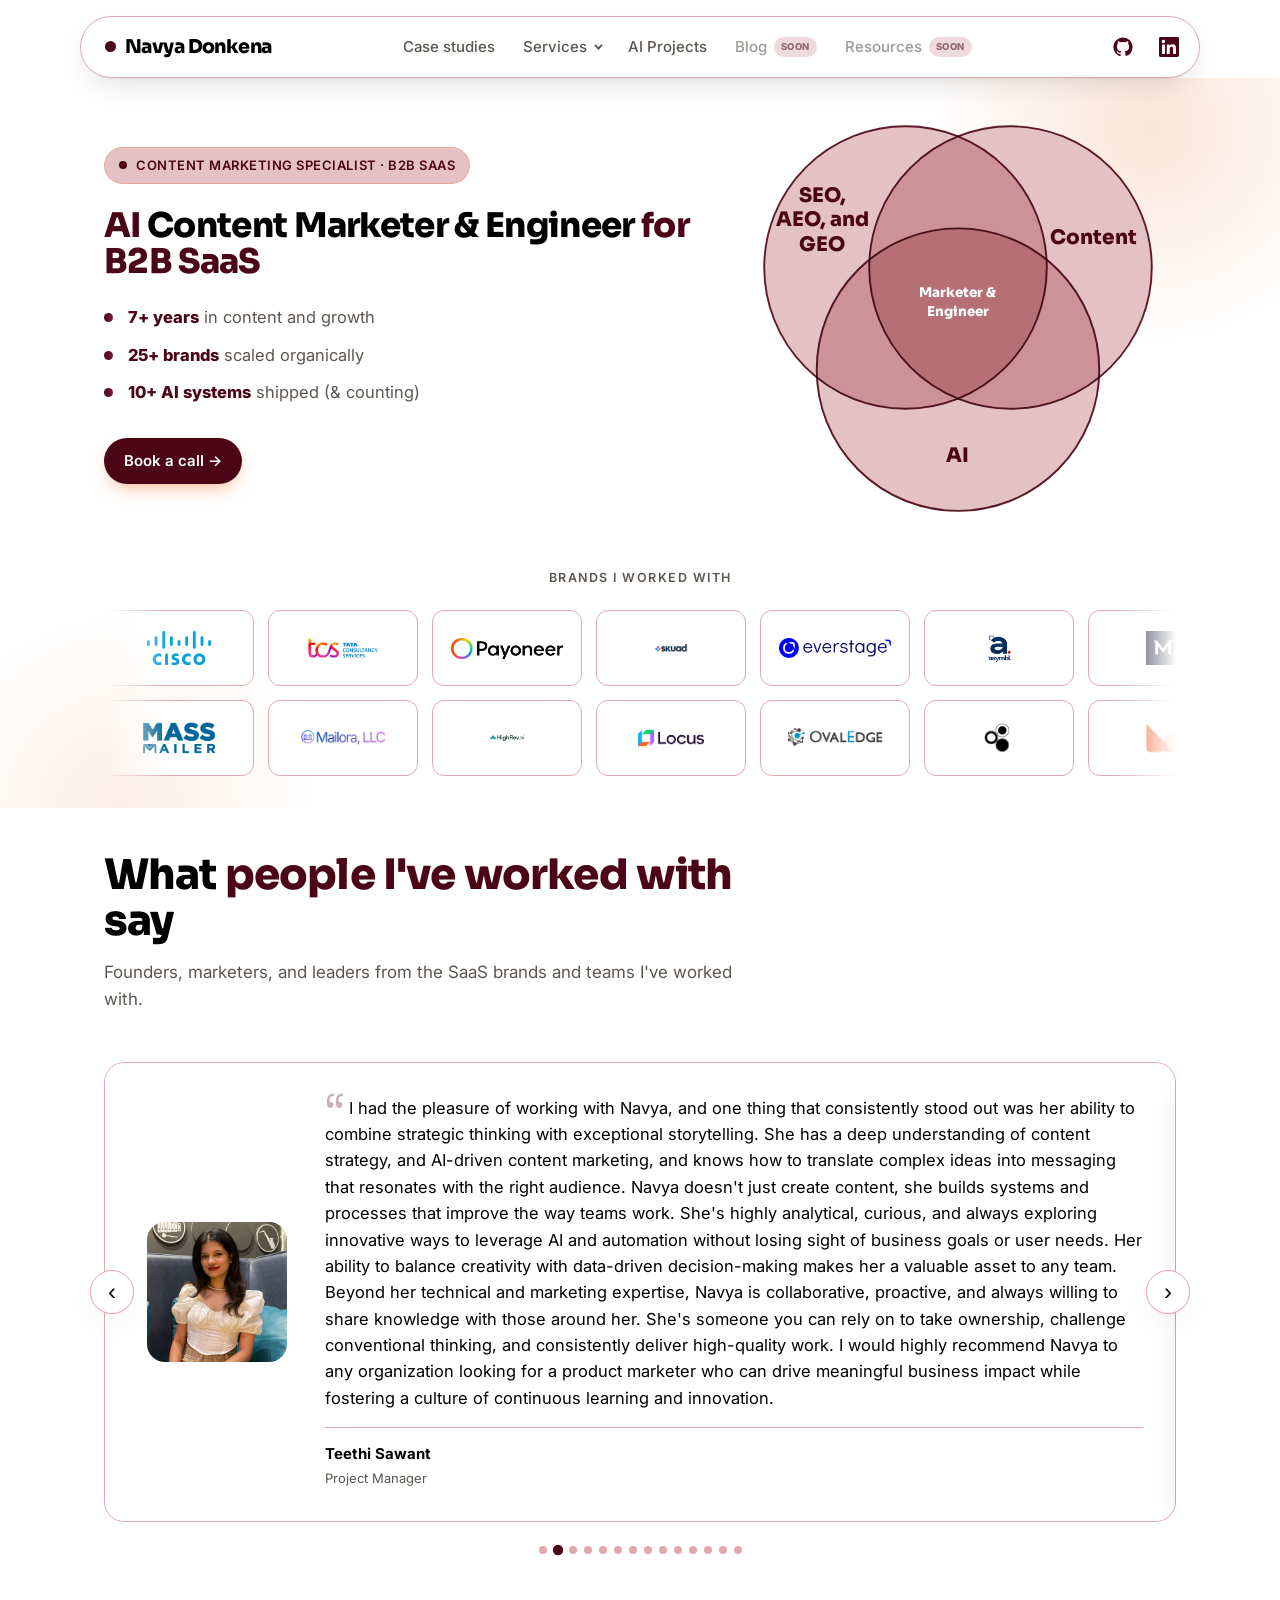
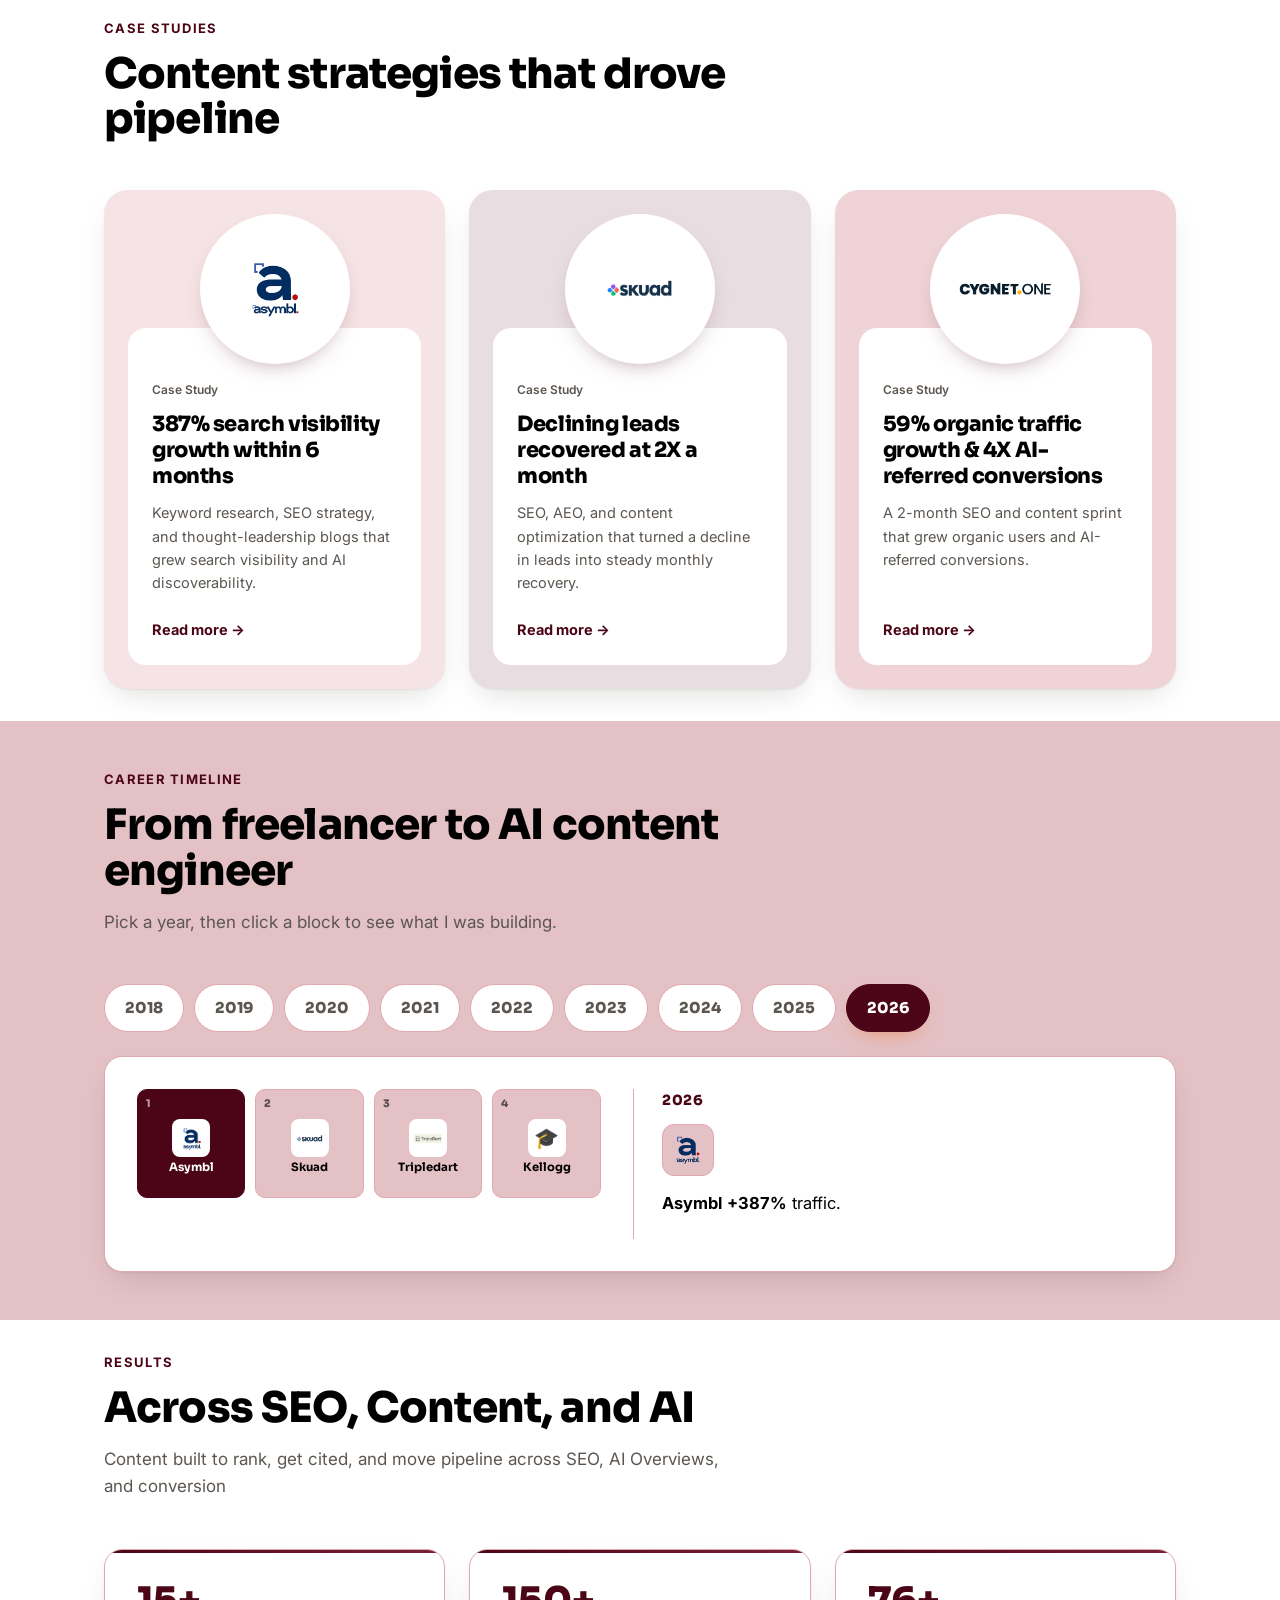
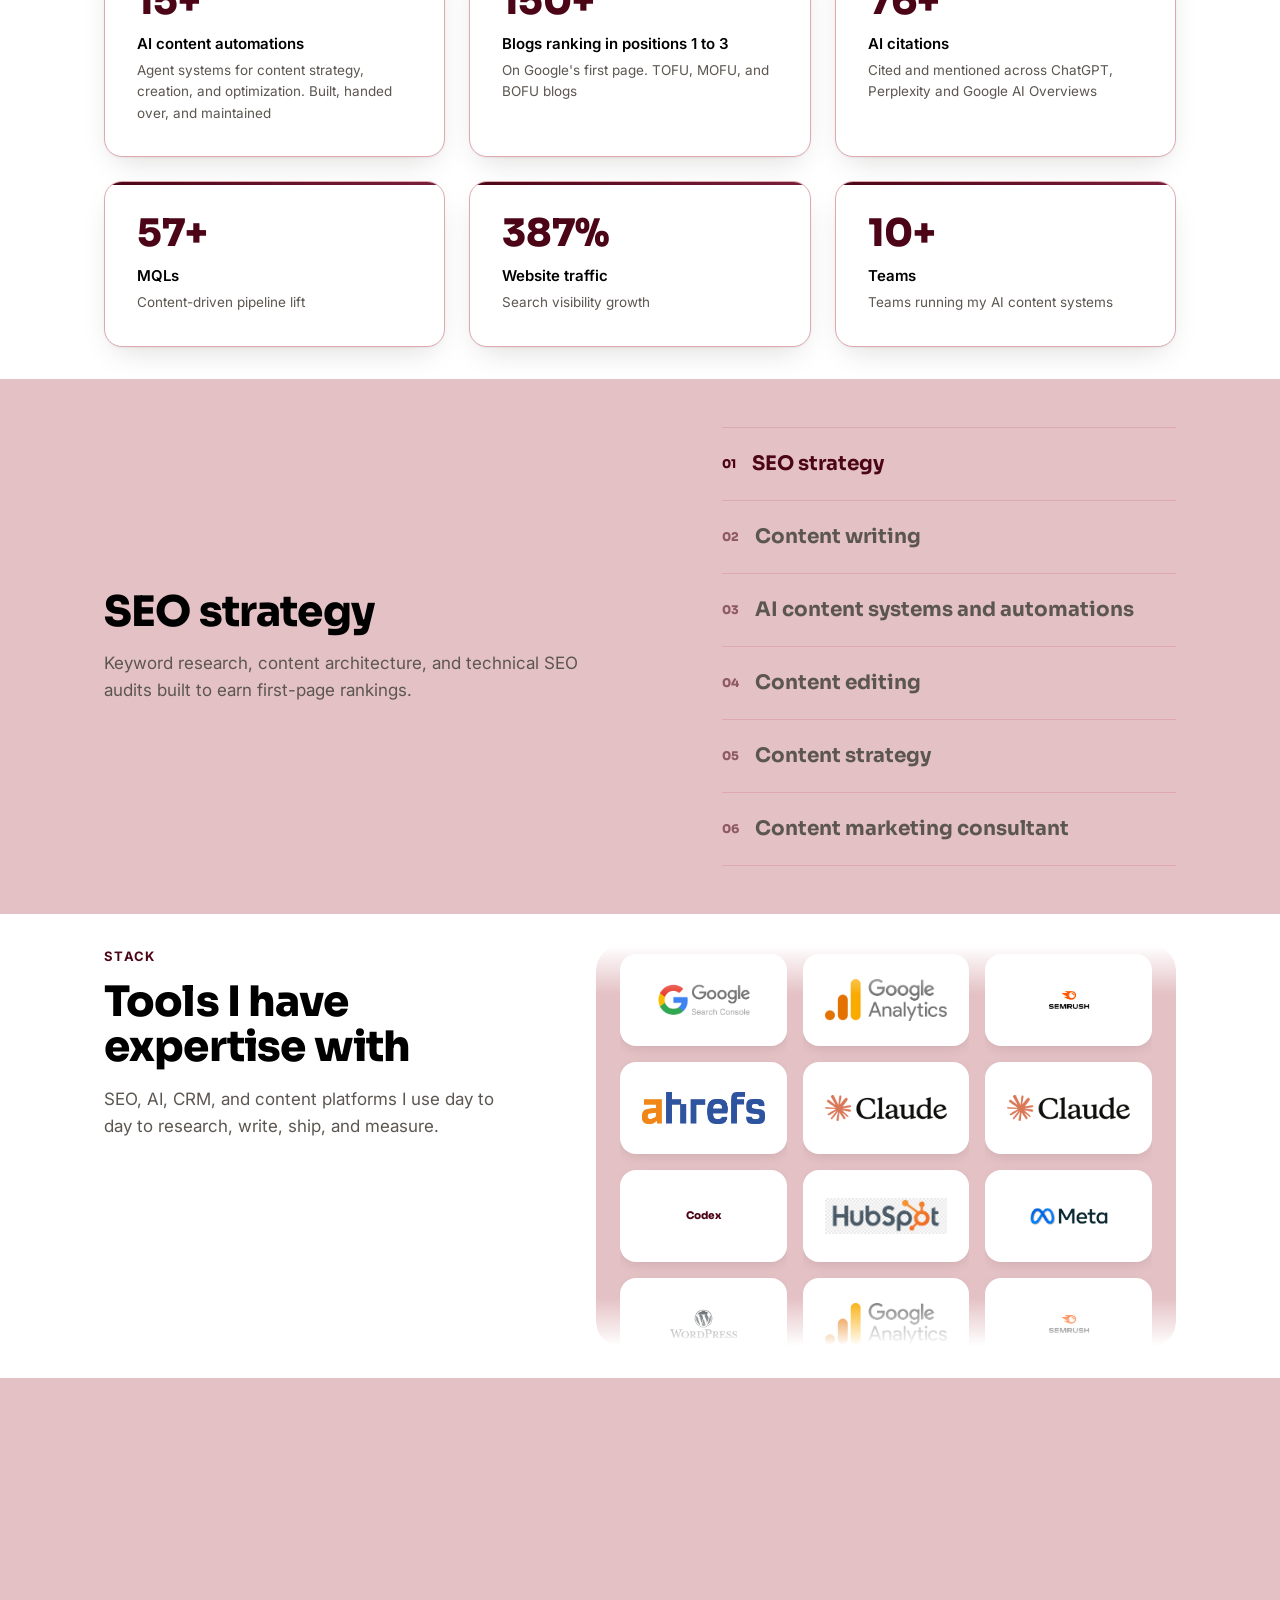
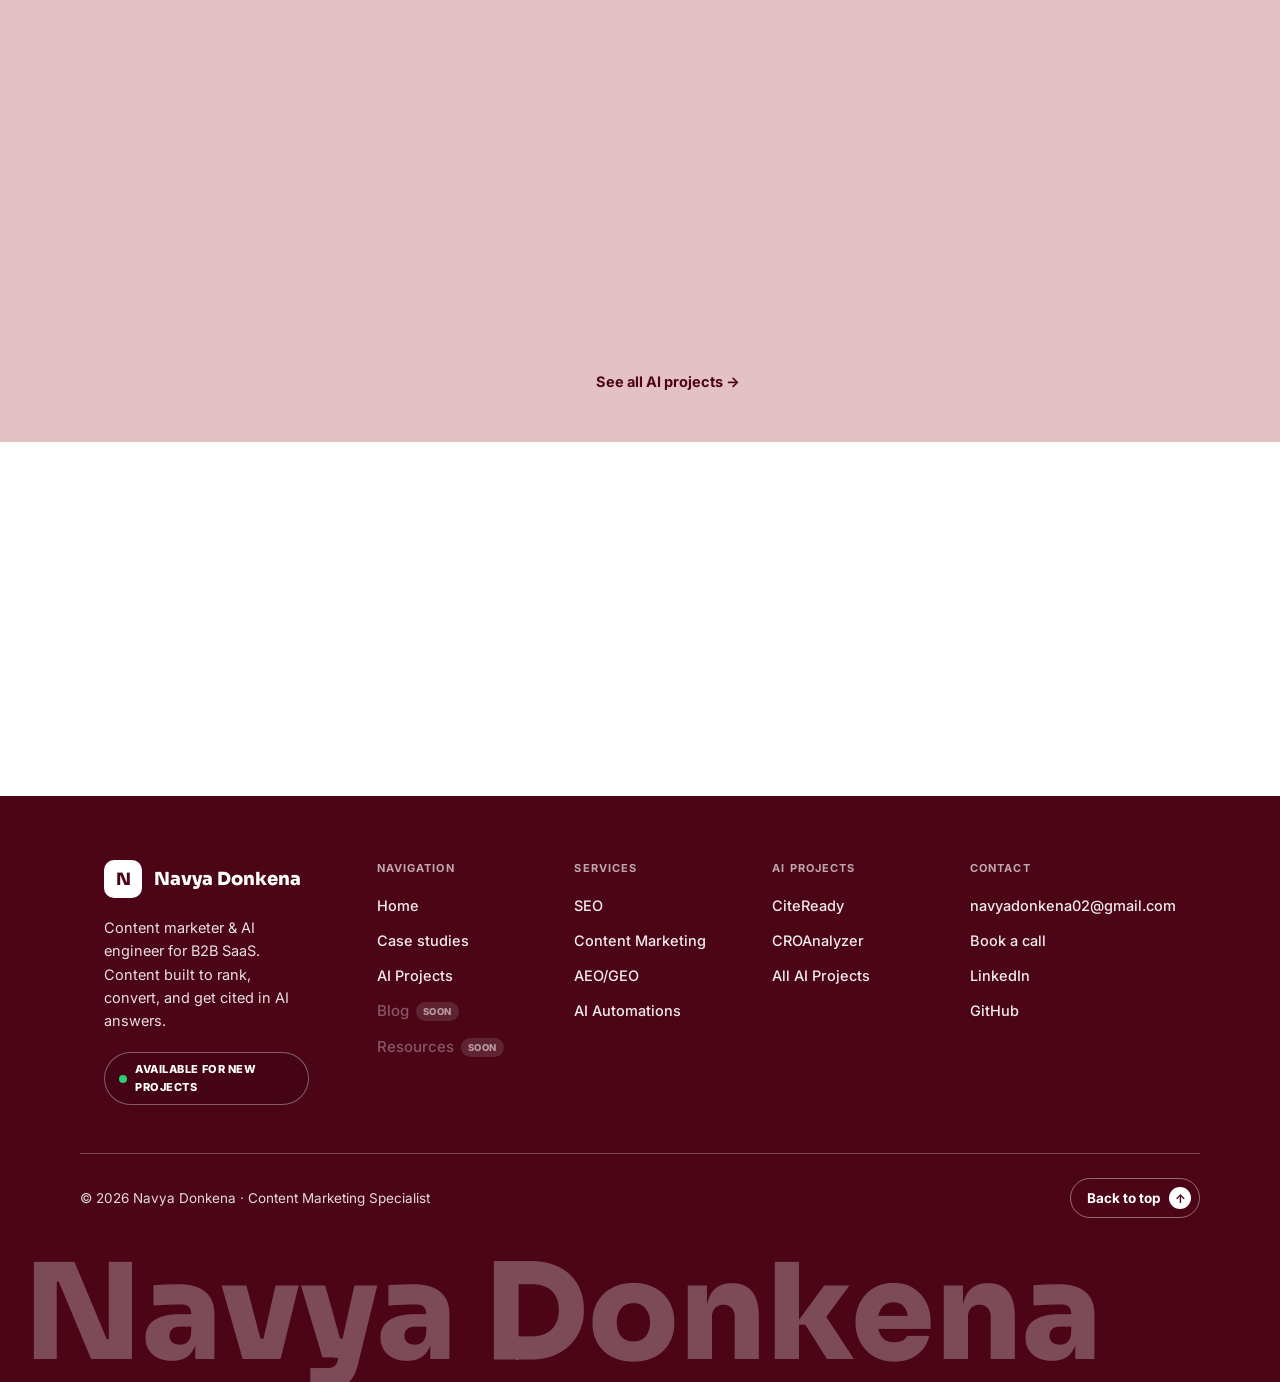
==== commit da58370f: "Apply global spacing scale (8px base, 64px max) across the site - Spacing tokens in :root (--space-1" ====
--- a/index.html
+++ b/index.html
@@ -8,7 +8,7 @@
 <link rel="preconnect" href="https://fonts.googleapis.com" />
 <link rel="preconnect" href="https://fonts.gstatic.com" crossorigin />
 <link href="https://fonts.googleapis.com/css2?family=Sora:wght@400;600;700;800&family=Inter:wght@400;500;600;700&display=swap" rel="stylesheet" />
-<link rel="stylesheet" href="styles.css?v=15" />
+<link rel="stylesheet" href="styles.css?v=16" />
 </head>
 <body>
 
--- a/styles.css
+++ b/styles.css
@@ -14,7 +14,12 @@
   --shadow:0 1px 2px rgba(20,14,8,.05),0 12px 32px -12px rgba(20,14,8,.18);
   --radius:18px;
   --maxw:1120px;
-}
+  /* SPACING SCALE: 8px base, 64px max. Use only these. */
+  --space-1:4px;--space-2:8px;--space-3:12px;--space-4:16px;
+  --space-5:24px;--space-6:32px;--space-7:48px;--space-8:64px;
+  --gutter:24px;
+}
+@media(max-width:680px){:root{--space-5:20px;--space-6:24px;--space-7:32px;--space-8:48px;--gutter:16px}}
 *{box-sizing:border-box;margin:0;padding:0}
 html{scroll-behavior:smooth;scroll-padding-top:80px}
 body{
@@ -24,7 +29,7 @@
 }
 h1,h2,h3,.display{font-family:'Sora','Inter',system-ui,sans-serif;letter-spacing:-.02em;line-height:1.08}
 a{color:inherit;text-decoration:none}
-.wrap{max-width:var(--maxw);margin:0 auto;padding:0 24px}
+.wrap{max-width:var(--maxw);margin:0 auto;padding:0 var(--gutter)}
 .grad-text{color:var(--accent)}
 
 /* NAV */
@@ -51,7 +56,7 @@
 .nav-toggle span{width:24px;height:2px;background:var(--ink);border-radius:2px;transition:.2s}
 
 /* HERO */
-.hero{position:relative;padding:84px 0 64px;overflow:hidden}
+.hero{position:relative;padding:var(--space-6) 0;overflow:hidden}
 .hero::before{content:"";position:absolute;top:-260px;right:-180px;width:620px;height:620px;border-radius:50%;
   background:radial-gradient(closest-side,rgba(232,97,16,.16),transparent 70%);z-index:0}
 .hero::after{content:"";position:absolute;bottom:-280px;left:-160px;width:560px;height:560px;border-radius:50%;
@@ -63,11 +68,11 @@
   border:1px solid rgba(232,97,16,.22);padding:7px 14px;border-radius:999px;margin-bottom:24px}
 .eyebrow .pulse{width:8px;height:8px;border-radius:50%;background:var(--accent-2)}
 h1.hero-title{font-size:clamp(19px,3vw,34px);font-weight:800}
-.hero-points{margin-top:24px;display:grid;gap:13px;list-style:none;max-width:540px}
+.hero-points{margin-top:var(--space-5);display:grid;gap:var(--space-3);list-style:none;max-width:540px}
 .hero-points li{position:relative;padding-left:24px;font-size:16.5px;color:var(--muted);line-height:1.55}
 .hero-points li::before{content:"";position:absolute;left:0;top:8px;width:9px;height:9px;border-radius:50%;background:var(--grad)}
 .hero-points strong{color:var(--accent);font-weight:800}
-.hero-cta{margin-top:30px;display:flex;gap:14px;flex-wrap:wrap}
+.hero-cta{margin-top:var(--space-6);display:flex;gap:var(--space-3);flex-wrap:wrap}
 .hero-visual{display:flex;align-items:center;justify-content:center}
 .hero-visual img{width:100%;max-width:440px;height:auto}
 .venn{width:100%;max-width:420px;height:auto}
@@ -83,7 +88,7 @@
 
 /* LOGO STRIP */
 .logos{border-top:1px solid var(--line);border-bottom:1px solid var(--line);background:var(--bg-alt);padding:34px 0}
-.hero .logos{position:relative;z-index:1;margin-top:56px;border:0;background:transparent;padding:0}
+.hero .logos{position:relative;z-index:1;margin-top:var(--space-7);border:0;background:transparent;padding:0}
 .logos p{text-align:center;font-size:12.5px;letter-spacing:.12em;text-transform:uppercase;color:var(--muted);margin-bottom:22px;font-weight:600}
 .logo-grid{display:grid;grid-template-columns:repeat(auto-fill,minmax(150px,1fr));gap:14px;align-items:center}
 .logo-cell{height:76px;background:#fff;border:1px solid var(--line);border-radius:12px;display:flex;align-items:center;justify-content:center;padding:14px 18px;transition:border-color .2s,transform .2s}
@@ -91,20 +96,21 @@
 .logo-cell img{max-height:34px;max-width:100%;width:auto;object-fit:contain}
 
 /* SECTIONS */
-section.block{padding:84px 0}
-.sec-head{max-width:640px;margin-bottom:46px}
+section.block{padding:var(--space-6) 0}
+section.block.alt{padding:var(--space-7) 0}
+.sec-head{max-width:640px;margin-bottom:var(--space-7)}
 .kicker{font-size:13px;font-weight:700;letter-spacing:.1em;text-transform:uppercase;color:var(--accent)}
-.sec-head h2{font-size:clamp(28px,4vw,42px);font-weight:800;margin-top:12px}
-.sec-head p{margin-top:14px;color:var(--muted);font-size:17px}
+.sec-head h2{font-size:clamp(28px,4vw,42px);font-weight:800;margin-top:var(--space-3)}
+.sec-head p{margin-top:var(--space-4);color:var(--muted);font-size:17px}
 .alt{background:var(--bg-alt)}
 
 /* RESULTS GRID */
-.grid{display:grid;gap:18px}
+.grid{display:grid;gap:var(--space-5)}
 .results{grid-template-columns:repeat(4,1fr)}
-.stat{background:var(--card);border:1px solid var(--line);border-radius:var(--radius);padding:26px;box-shadow:var(--shadow);position:relative;overflow:hidden}
+.stat{background:var(--card);border:1px solid var(--line);border-radius:var(--radius);padding:var(--space-6);box-shadow:var(--shadow);position:relative;overflow:hidden}
 .stat::after{content:"";position:absolute;top:0;left:0;width:100%;height:3px;background:var(--grad)}
 .stat .num{font-family:'Sora';font-size:38px;font-weight:800;line-height:1;color:var(--accent)}
-.stat .lbl{margin-top:10px;font-weight:600;font-size:15px}
+.stat .lbl{margin-top:var(--space-3);font-weight:600;font-size:15px}
 .stat .ctx{margin-top:4px;font-size:13.5px;color:var(--muted)}
 
 /* CASE STUDIES */
@@ -157,12 +163,12 @@
 }
 
 /* SERVICES */
-.split-layout{display:grid;grid-template-columns:.85fr 1.15fr;gap:56px;align-items:start}
+.split-layout{display:grid;grid-template-columns:.85fr 1.15fr;gap:var(--space-8);align-items:start}
 .split-layout .sec-head{margin-bottom:0;max-width:420px}
 @media(max-width:860px){.split-layout{grid-template-columns:1fr;gap:28px}}
-.svc-interactive{display:grid;grid-template-columns:1.1fr .9fr;gap:56px;align-items:center;min-height:300px}
+.svc-interactive{display:grid;grid-template-columns:1.1fr .9fr;gap:var(--space-8);align-items:center;min-height:300px}
 .svc-detail h2{font-size:clamp(28px,4vw,42px);font-weight:800;transition:opacity .15s}
-.svc-detail p{margin-top:18px;color:var(--muted);font-size:17px;max-width:46ch;line-height:1.6;transition:opacity .15s}
+.svc-detail p{margin-top:var(--space-4);color:var(--muted);font-size:17px;max-width:46ch;line-height:1.6;transition:opacity .15s}
 .svc-names{display:flex;flex-direction:column;border-top:1px solid var(--line)}
 .svc-name{all:unset;cursor:pointer;display:flex;align-items:center;gap:16px;padding:20px 0;border-bottom:1px solid var(--line);font-family:'Sora';font-weight:700;font-size:20px;color:var(--muted);transition:color .2s}
 .svc-name .n{flex:none;font-size:12px;font-weight:800;color:var(--accent);opacity:.55}
@@ -197,7 +203,7 @@
   transition:transform .15s,border-color .15s,background .15s,color .15s,box-shadow .15s}
 .year-tab:hover{border-color:#e9c7a1;transform:translateY(-2px)}
 .year-tab.active{background:var(--accent);border-color:var(--accent);color:#fff;box-shadow:0 10px 22px -12px rgba(232,97,16,.6)}
-.year-panel{margin-top:22px;background:#fff;border:1px solid var(--line);border-radius:18px;padding:30px;box-shadow:var(--shadow);min-height:160px}
+.year-panel{margin-top:var(--space-5);background:#fff;border:1px solid var(--line);border-radius:18px;padding:var(--space-6);box-shadow:var(--shadow);min-height:160px}
 .yd-year{font-family:'Sora';font-size:14px;font-weight:800;color:var(--accent);letter-spacing:.06em;margin-bottom:20px}
 .yd-row{display:grid;grid-template-columns:repeat(auto-fill,minmax(140px,1fr));gap:12px}
 .yd-card{position:relative;display:flex;flex-direction:column;align-items:center;text-align:center;gap:10px;background:var(--bg-alt);border:1px solid var(--line);border-radius:12px;padding:22px 12px 16px;transition:border-color .15s,transform .15s}
@@ -208,11 +214,10 @@
 .yd-card p{color:var(--ink);font-size:13px;line-height:1.5}
 @media(max-width:680px){
   .year-tab{padding:9px 15px;font-size:13.5px}
-  .year-panel{padding:20px}
 }
 
 /* ABOUT */
-.about-grid{display:grid;grid-template-columns:1.3fr 1fr;gap:40px;align-items:start}
+.about-grid{display:grid;grid-template-columns:1.3fr 1fr;gap:var(--space-8);align-items:start}
 .about-grid p.bio{font-size:18px;color:var(--muted)}
 .about-grid p.bio strong{color:var(--ink)}
 .panel{background:var(--card);border:1px solid var(--line);border-radius:var(--radius);padding:24px;box-shadow:var(--shadow)}
@@ -245,24 +250,24 @@
 .ab-row:hover .ab-num,.ab-row:hover .ab-main h3,.ab-row:hover .ab-sub{color:#fff}
 .ab-row:hover .ab-arrow{opacity:1;transform:translateX(0);color:#fff}
 .ab-row:hover .ab-badge{background:rgba(255,255,255,.25);color:#fff}
-.ab-see-all{display:inline-flex;margin-top:26px;color:var(--accent);font-weight:700;font-size:14.5px;align-items:center;gap:6px}
+.ab-see-all{display:inline-flex;margin-top:var(--space-5);color:var(--accent);font-weight:700;font-size:14.5px;align-items:center;gap:6px}
 @media(max-width:680px){.ab-row{gap:14px;padding:18px 14px}.ab-main h3{font-size:16.5px}}
 
 /* CONTACT */
-.cta-band{background:var(--ink);color:#fff;border-radius:26px;padding:56px 40px;text-align:center;position:relative;overflow:hidden}
+.cta-band{background:var(--ink);color:#fff;border-radius:26px;padding:var(--space-8) var(--space-6);text-align:center;position:relative;overflow:hidden}
 .cta-band::before{content:"";position:absolute;inset:0;background:radial-gradient(600px 300px at 30% -20%,rgba(232,97,16,.45),transparent),radial-gradient(500px 280px at 90% 120%,rgba(232,97,16,.28),transparent);opacity:.85}
 .cta-band > *{position:relative;z-index:1}
 .cta-band h2{font-size:clamp(28px,4vw,40px);font-weight:800}
-.cta-band p{margin-top:14px;color:#c7c9da;font-size:17px;max-width:48ch;margin-left:auto;margin-right:auto}
-.cta-actions{margin-top:28px;display:flex;gap:14px;justify-content:center;flex-wrap:wrap}
+.cta-band p{margin-top:var(--space-4);color:#c7c9da;font-size:17px;max-width:48ch;margin-left:auto;margin-right:auto}
+.cta-actions{margin-top:var(--space-6);display:flex;gap:var(--space-3);justify-content:center;flex-wrap:wrap}
 .btn-light{background:#fff;color:var(--ink)}
 .btn-light:hover{transform:translateY(-2px)}
 .btn-outline-light{background:transparent;color:#fff;border:1px solid rgba(255,255,255,.35)}
 .btn-outline-light:hover{border-color:#fff;transform:translateY(-2px)}
 
 /* FOOTER */
-.site-foot{background:var(--accent);color:rgba(255,255,255,.88);margin-top:40px;padding-top:64px;position:relative;overflow:hidden}
-.foot-grid{display:grid;grid-template-columns:1.5fr 1fr 1fr 1fr 1.1fr;gap:32px}
+.site-foot{background:var(--accent);color:rgba(255,255,255,.88);margin-top:0;padding-top:var(--space-8);position:relative;overflow:hidden}
+.foot-grid{display:grid;grid-template-columns:1.5fr 1fr 1fr 1fr 1.1fr;gap:var(--space-7)}
 .foot-brand{padding-right:20px}
 .foot-logo{display:flex;align-items:center;gap:12px;margin-bottom:18px}
 .foot-mark{width:38px;height:38px;border-radius:10px;background:#fff;color:var(--accent);display:flex;align-items:center;justify-content:center;font-family:'Sora';font-weight:800;font-size:17px;flex:none}
@@ -277,7 +282,7 @@
 .foot-col a:hover{color:#fff}
 .foot-col .nav-soon{color:rgba(255,255,255,.55)}
 .foot-col .nav-soon .soon-badge{background:rgba(255,255,255,.2);color:#fff}
-.foot-bottom{display:flex;justify-content:space-between;align-items:center;flex-wrap:wrap;gap:14px;margin-top:54px;padding:26px 0;border-top:1px solid rgba(255,255,255,.25);font-size:13.5px;color:rgba(255,255,255,.85)}
+.foot-bottom{display:flex;justify-content:space-between;align-items:center;flex-wrap:wrap;gap:var(--space-3);margin-top:var(--space-7);padding:var(--space-5) 0;border-top:1px solid rgba(255,255,255,.25);font-size:13.5px;color:rgba(255,255,255,.85)}
 .back-top{display:inline-flex;align-items:center;gap:8px;color:#fff;font-weight:700;font-size:13.5px;border:1px solid rgba(255,255,255,.4);padding:8px 8px 8px 16px;border-radius:999px;transition:border-color .15s,transform .15s}
 .back-top:hover{border-color:#fff;transform:translateY(-2px)}
 .bt-arrow{display:inline-flex;align-items:center;justify-content:center;width:22px;height:22px;border-radius:50%;background:#fff;color:var(--accent);font-size:12px}
@@ -287,17 +292,17 @@
   .foot-brand{grid-column:1/-1;padding-right:0}
 }
 @media(max-width:560px){
-  .foot-grid{grid-template-columns:1fr;gap:28px}
+  .foot-grid{grid-template-columns:1fr;gap:var(--space-6)}
   .foot-bottom{flex-direction:column;align-items:flex-start}
 }
 
 /* ===== PROOF OF WORK PAGE ===== */
-.page-hero{padding:64px 0 10px;position:relative;overflow:hidden}
+.page-hero{padding:var(--space-6) 0;position:relative;overflow:hidden}
 .page-hero::before{content:"";position:absolute;top:-220px;right:-160px;width:520px;height:520px;border-radius:50%;background:radial-gradient(closest-side,rgba(232,97,16,.15),transparent 70%);z-index:0}
 .page-hero .wrap{position:relative;z-index:1}
 .page-hero h1{font-size:clamp(32px,5vw,52px);font-weight:800;margin-top:12px;max-width:18ch}
 .page-hero p{margin-top:16px;color:var(--muted);font-size:18px;max-width:60ch}
-.hero-stats{border-top:1px solid var(--line);background:#fff;padding:36px 0 44px;margin-top:16px}
+.hero-stats{border-top:1px solid var(--line);background:#fff;padding:var(--space-6) 0;margin-top:var(--space-4)}
 .hero-stats-row{display:grid;grid-template-columns:repeat(4,1fr);gap:28px}
 .hs-num{font-family:'Sora';font-weight:800;font-size:clamp(26px,3vw,34px);color:var(--ink);line-height:1}
 .hs-lbl{margin-top:8px;font-size:13.5px;color:var(--muted);line-height:1.4}
@@ -349,9 +354,6 @@
   .results,.tools,.work-grid{grid-template-columns:1fr}
   .case-listing .wrap{grid-template-columns:1fr}
   .logo-grid{grid-template-columns:repeat(2,1fr)}
-  .hero{padding:54px 0 44px}
-  section.block{padding:60px 0}
-  .cta-band{padding:44px 22px}
 }
 @media(prefers-reduced-motion:reduce){.reveal{opacity:1;transform:none;transition:none}html{scroll-behavior:auto}}
 
@@ -367,7 +369,7 @@
 .t-who{display:flex;flex-direction:column;margin-top:16px;padding-top:14px;border-top:1px solid var(--line)}
 .t-who b{font-size:15px;color:var(--ink)}
 .t-who span{font-size:13px;color:var(--muted);margin-top:2px}
-.t-dots{display:flex;justify-content:center;gap:7px;margin-top:20px}
+.t-dots{display:flex;justify-content:center;gap:7px;margin-top:var(--space-5)}
 .t-dot{width:8px;height:8px;border-radius:50%;background:var(--line);border:0;cursor:pointer;padding:0;transition:background .2s,transform .2s}
 .t-dot.active{background:var(--accent);transform:scale(1.3)}
 .car-arrow{position:absolute;top:50%;transform:translateY(-50%);z-index:5;width:44px;height:44px;border-radius:50%;border:1px solid var(--line);background:#fff;box-shadow:var(--shadow);font-size:24px;line-height:1;color:var(--ink);cursor:pointer;display:flex;align-items:center;justify-content:center;transition:border-color .15s,color .15s,transform .15s}
@@ -402,8 +404,8 @@
 @media(max-width:680px){.results-snap{grid-template-columns:repeat(2,1fr)}}
 
 /* SERVICES PAGE */
-.svc-list{display:grid;gap:22px}
-.svc-card{display:grid;grid-template-columns:200px 1fr;gap:36px;background:var(--card);border:1px solid var(--line);border-radius:var(--radius);padding:34px;box-shadow:var(--shadow);position:relative;overflow:hidden}
+.svc-list{display:grid;gap:var(--space-5)}
+.svc-card{display:grid;grid-template-columns:200px 1fr;gap:var(--space-7);background:var(--card);border:1px solid var(--line);border-radius:var(--radius);padding:var(--space-6);box-shadow:var(--shadow);position:relative;overflow:hidden}
 .svc-card::after{content:"";position:absolute;top:0;left:0;width:100%;height:3px;background:var(--grad)}
 .svc-card--feature{background:var(--tint)}
 .svc-side{display:flex;flex-direction:column;align-items:flex-start;gap:10px}
@@ -414,11 +416,11 @@
 .svc-main h3{font-size:clamp(22px,2.6vw,28px);font-weight:800}
 .svc-lead{margin-top:12px;color:var(--muted);font-size:17px;max-width:62ch}
 .svc-card--feature .svc-lead{color:var(--ink)}
-.svc-points{margin-top:20px;display:grid;gap:10px;list-style:none}
+.svc-points{margin-top:var(--space-5);display:grid;gap:var(--space-3);list-style:none}
 .svc-points li{position:relative;padding-left:24px;font-size:15.5px;line-height:1.55}
 .svc-points li::before{content:"";position:absolute;left:0;top:8px;width:9px;height:9px;border-radius:50%;background:var(--accent)}
 .svc-points a{color:var(--accent);font-weight:600;text-decoration:underline;text-underline-offset:3px}
-.svc-meta{margin-top:24px;padding-top:20px;border-top:1px solid var(--line);display:grid;grid-template-columns:1fr 1fr;gap:20px}
+.svc-meta{margin-top:var(--space-5);padding-top:var(--space-5);border-top:1px solid var(--line);display:grid;grid-template-columns:1fr 1fr;gap:var(--space-5)}
 .svc-meta b{display:block;font-size:12px;font-weight:700;letter-spacing:.08em;text-transform:uppercase;color:var(--accent);margin-bottom:4px}
 .svc-meta span{font-size:14.5px;color:var(--muted)}
 .phases{grid-template-columns:repeat(4,1fr)}
@@ -430,17 +432,16 @@
 .rule-list li{padding:18px 0;border-bottom:1px solid var(--line);color:var(--muted);font-size:16px}
 .rule-list b{color:var(--ink)}
 .proof-links{display:flex;flex-wrap:wrap;gap:12px}
-.cta-band{background:var(--accent);color:#fff;border-radius:var(--radius);padding:52px 40px;text-align:center}
+.cta-band{background:var(--accent);color:#fff;border-radius:var(--radius);padding:var(--space-8) var(--space-6);text-align:center}
 .cta-band h2{font-size:clamp(26px,3.6vw,38px);font-weight:800}
-.cta-band p{margin:14px auto 26px;max-width:52ch;color:rgba(255,255,255,.85);font-size:17px}
+.cta-band p{margin:var(--space-4) auto var(--space-6);max-width:52ch;color:rgba(255,255,255,.85);font-size:17px}
 .cta-band .btn-primary{background:#fff;color:var(--accent);box-shadow:none}
 @media(max-width:960px){.phases{grid-template-columns:repeat(2,1fr)}}
 @media(max-width:760px){
-  .svc-card{grid-template-columns:1fr;gap:18px;padding:26px 22px}
+  .svc-card{grid-template-columns:1fr;gap:var(--space-4);padding:var(--space-6) var(--space-5)}
   .svc-side{flex-direction:row;align-items:center;flex-wrap:wrap}
   .svc-num{font-size:36px}
   .svc-meta{grid-template-columns:1fr;gap:14px}
-  .cta-band{padding:40px 24px}
 }
 @media(max-width:480px){.phases{grid-template-columns:1fr}}
 
@@ -471,7 +472,7 @@
 .inc h4{font-family:'Sora';font-size:17px;font-weight:800;color:var(--accent)}
 .inc p{margin-top:8px;color:var(--muted);font-size:14.5px}
 .fit-list li{font-size:16.5px}
-.rel-grid{display:grid;grid-template-columns:repeat(auto-fit,minmax(240px,1fr));gap:16px}
+.rel-grid{display:grid;grid-template-columns:repeat(auto-fit,minmax(240px,1fr));gap:var(--space-5)}
 .rel-card{display:flex;flex-direction:column;gap:6px;background:var(--card);border:1px solid var(--line);border-radius:var(--radius);padding:22px 24px;box-shadow:var(--shadow);transition:transform .18s,border-color .18s}
 .rel-card:hover{transform:translateY(-3px);border-color:var(--accent)}
 .rel-card b{font-family:'Sora';font-size:19px;font-weight:800}
@@ -513,7 +514,7 @@
 @media(prefers-reduced-motion:reduce){.tm-track{animation:none}}
 
 /* CAREER TIMELINE: periodic-table blocks + detail on the right */
-.year-panel{display:grid;grid-template-columns:minmax(0,1fr) minmax(0,1.1fr);gap:28px;align-items:start}
+.year-panel{display:grid;grid-template-columns:minmax(0,1fr) minmax(0,1.1fr);gap:var(--space-6);align-items:start}
 .el-grid{display:grid;grid-template-columns:repeat(auto-fill,minmax(96px,1fr));gap:10px}
 .el{position:relative;aspect-ratio:1;display:flex;flex-direction:column;align-items:center;justify-content:center;gap:4px;padding:16px 6px 8px;font:inherit;
   background:var(--bg-alt);border:1px solid var(--line);border-radius:10px;cursor:pointer;color:var(--ink);transition:transform .15s,background .15s,border-color .15s,color .15s}
@@ -539,10 +540,10 @@
 .cta-band h2{font-size:clamp(28px,4vw,42px)}
 
 /* SEO PAGE: hero with cycle graphic */
-.page-hero-grid{display:grid;grid-template-columns:1.1fr .9fr;gap:48px;align-items:center}
+.page-hero-grid{display:grid;grid-template-columns:1.1fr .9fr;gap:var(--space-8);align-items:center}
 .page-hero-grid h1{max-width:20ch}
 .page-hero-grid p{max-width:52ch}
-.ph-copy .hero-cta{margin-top:28px}
+.ph-copy .hero-cta{margin-top:var(--space-6)}
 .ph-visual{display:flex;justify-content:center}
 .cycle{width:100%;max-width:400px;height:auto}
 .cy-n{font-family:'Sora';font-weight:800;font-size:11px;fill:#4b0517;opacity:.7}
@@ -550,16 +551,16 @@
 .cy-s{font-family:'Inter';font-size:11.5px;fill:#5c5650}
 .cy-c{font-family:'Sora';font-weight:800;font-size:22px;fill:#4b0517;letter-spacing:.02em}
 .cy-c2{font-family:'Sora';font-weight:600;font-size:15px;fill:#4b0517;letter-spacing:.14em}
-@media(max-width:860px){.page-hero-grid{grid-template-columns:1fr;gap:28px}.cycle{max-width:340px}}
+@media(max-width:860px){.page-hero-grid{grid-template-columns:1fr;gap:var(--space-6)}.cycle{max-width:340px}}
 
 /* proof strip */
-.proof-strip{padding:28px 0 8px}
+.proof-strip{padding:0}
 .stat-band{display:grid;grid-template-columns:repeat(4,1fr);background:#fff;border:1px solid var(--line);border-radius:var(--radius);box-shadow:var(--shadow)}
-.stat-band>div{padding:28px 20px;text-align:center;border-left:1px solid var(--line)}
+.stat-band>div{padding:var(--space-6) var(--space-5);text-align:center;border-left:1px solid var(--line)}
 .stat-band>div:first-child{border-left:0}
 .stat-band strong{display:block;font-family:'Sora';font-size:clamp(28px,4vw,42px);font-weight:800;line-height:1.1;color:var(--accent)}
 .stat-band span{display:block;margin-top:8px;font-size:15px;color:var(--muted)}
-.team-row{margin-top:26px;display:flex;align-items:center;gap:32px;flex-wrap:wrap}
+.team-row{margin-top:var(--space-5);display:flex;align-items:center;gap:var(--space-6);flex-wrap:wrap}
 .team-lbl{font-size:12.5px;font-weight:700;letter-spacing:.1em;text-transform:uppercase;color:var(--muted)}
 .team-logos{display:flex;align-items:center;gap:14px;flex-wrap:wrap}
 .team-logo{width:150px;height:64px;background:#fff;border:1px solid var(--line);border-radius:12px;display:flex;align-items:center;justify-content:center;padding:12px 16px}
@@ -568,16 +569,16 @@
 @media(max-width:760px){.stat-band{grid-template-columns:repeat(2,1fr)}.stat-band>div:nth-child(3){border-left:0}.stat-band>div:nth-child(n+3){border-top:1px solid var(--line)}.team-logos{gap:26px}}
 
 /* case study cards */
-.cs-cards{display:grid;grid-template-columns:repeat(3,1fr);gap:22px}
-.cs-card{display:flex;flex-direction:column;align-items:center;background:var(--cs-bg);border-radius:24px;padding:22px 18px 18px;box-shadow:var(--shadow);transition:transform .2s}
+.cs-cards{display:grid;grid-template-columns:repeat(3,1fr);gap:var(--space-5)}
+.cs-card{display:flex;flex-direction:column;align-items:center;background:var(--cs-bg);border-radius:24px;padding:var(--space-5);box-shadow:var(--shadow);transition:transform .2s}
 .cs-card:hover{transform:translateY(-4px)}
 .cs-circle{width:150px;height:150px;border-radius:50%;background:#fff;display:flex;align-items:center;justify-content:center;margin-bottom:-36px;position:relative;z-index:1;box-shadow:0 10px 24px -14px rgba(75,5,23,.5)}
 .cs-circle img{max-width:62%;max-height:46%;object-fit:contain}
-.cs-inner{display:flex;flex-direction:column;flex:1;width:100%;background:#fff;border-radius:18px;padding:52px 22px 22px}
+.cs-inner{display:flex;flex-direction:column;flex:1;width:100%;background:#fff;border-radius:18px;padding:52px var(--space-5) var(--space-5)}
 .cs-label{font-size:12px;font-weight:600;color:var(--muted)}
-.cs-inner h3{margin-top:10px;font-size:21px;font-weight:800;line-height:1.25}
-.cs-inner p{margin-top:10px;color:var(--muted);font-size:14.5px;flex:1}
-.cs-more{margin-top:18px;font-size:14.5px;font-weight:700;color:var(--accent)}
+.cs-inner h3{margin-top:var(--space-3);font-size:21px;font-weight:800;line-height:1.25}
+.cs-inner p{margin-top:var(--space-3);color:var(--muted);font-size:14.5px;flex:1}
+.cs-more{margin-top:var(--space-5);font-size:14.5px;font-weight:700;color:var(--accent)}
 @media(max-width:860px){.cs-cards{grid-template-columns:1fr}}
 
 /* service item headings match home-page card headings */
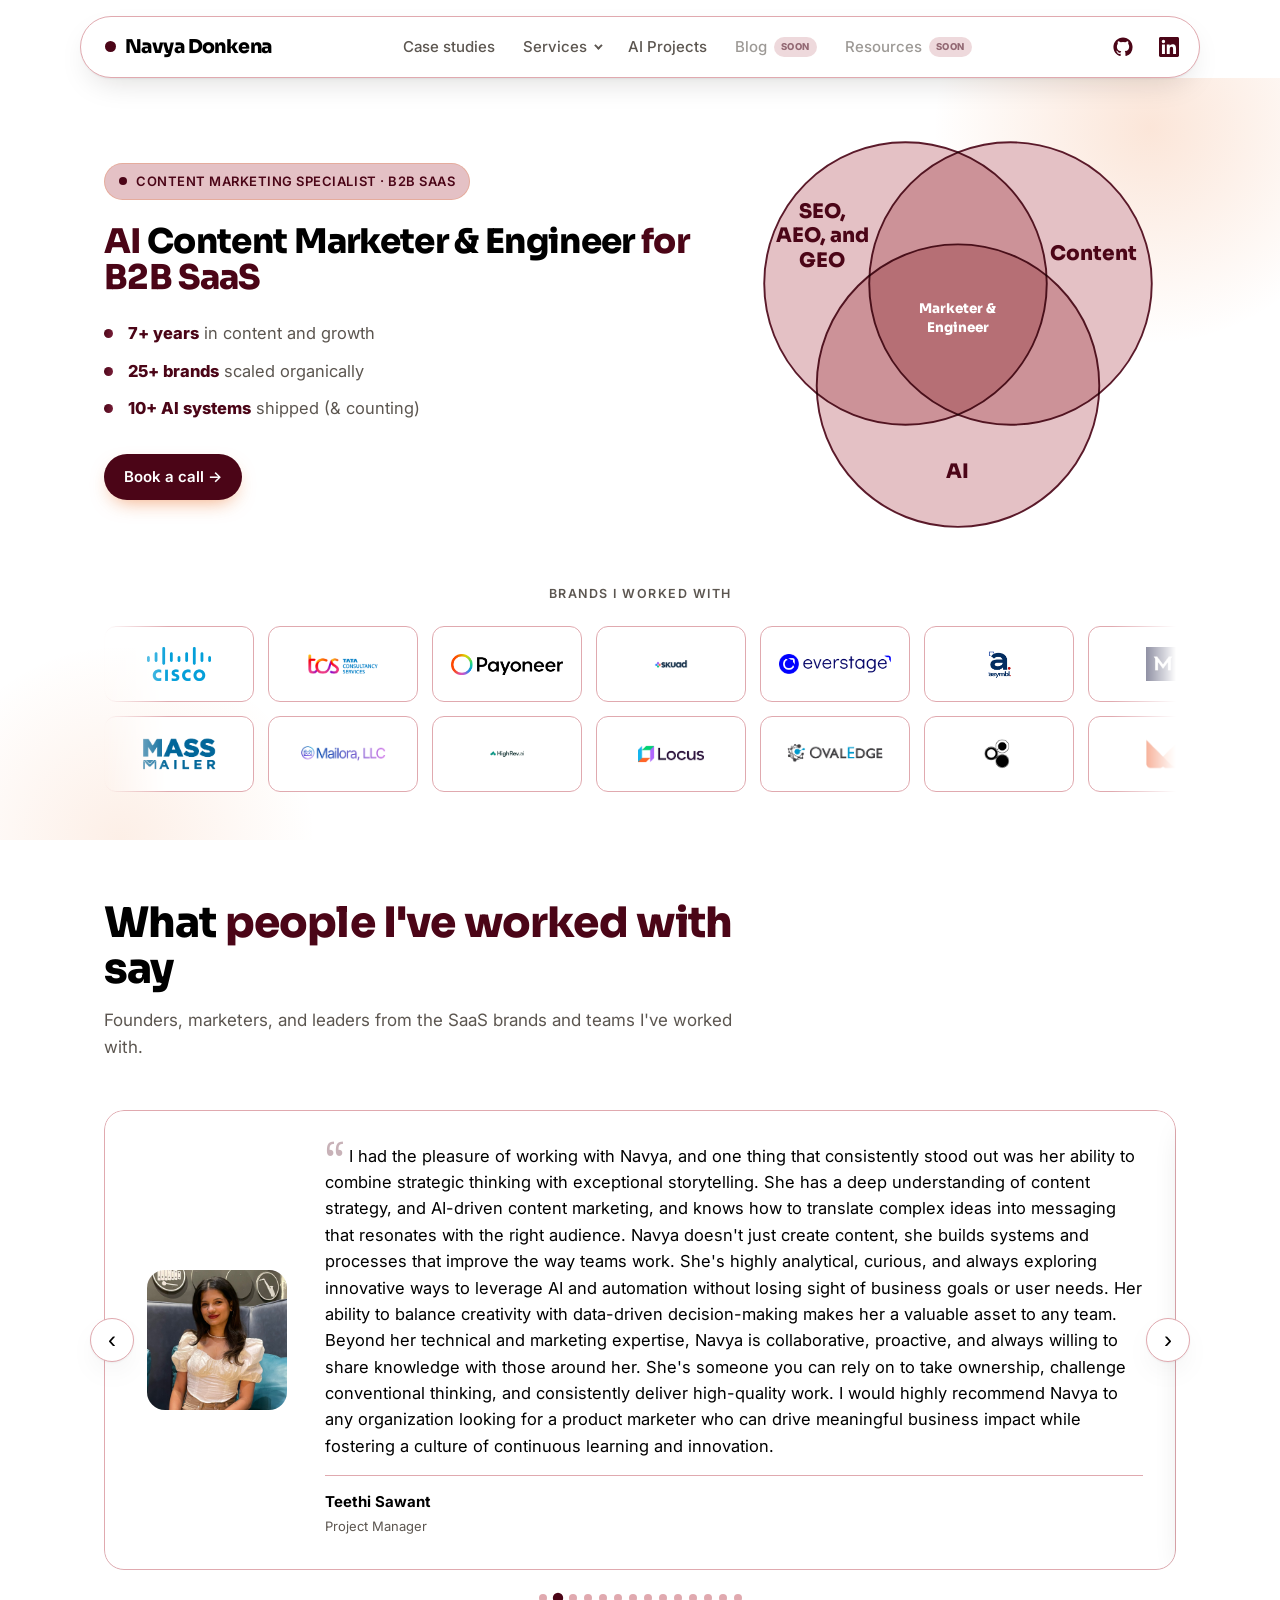
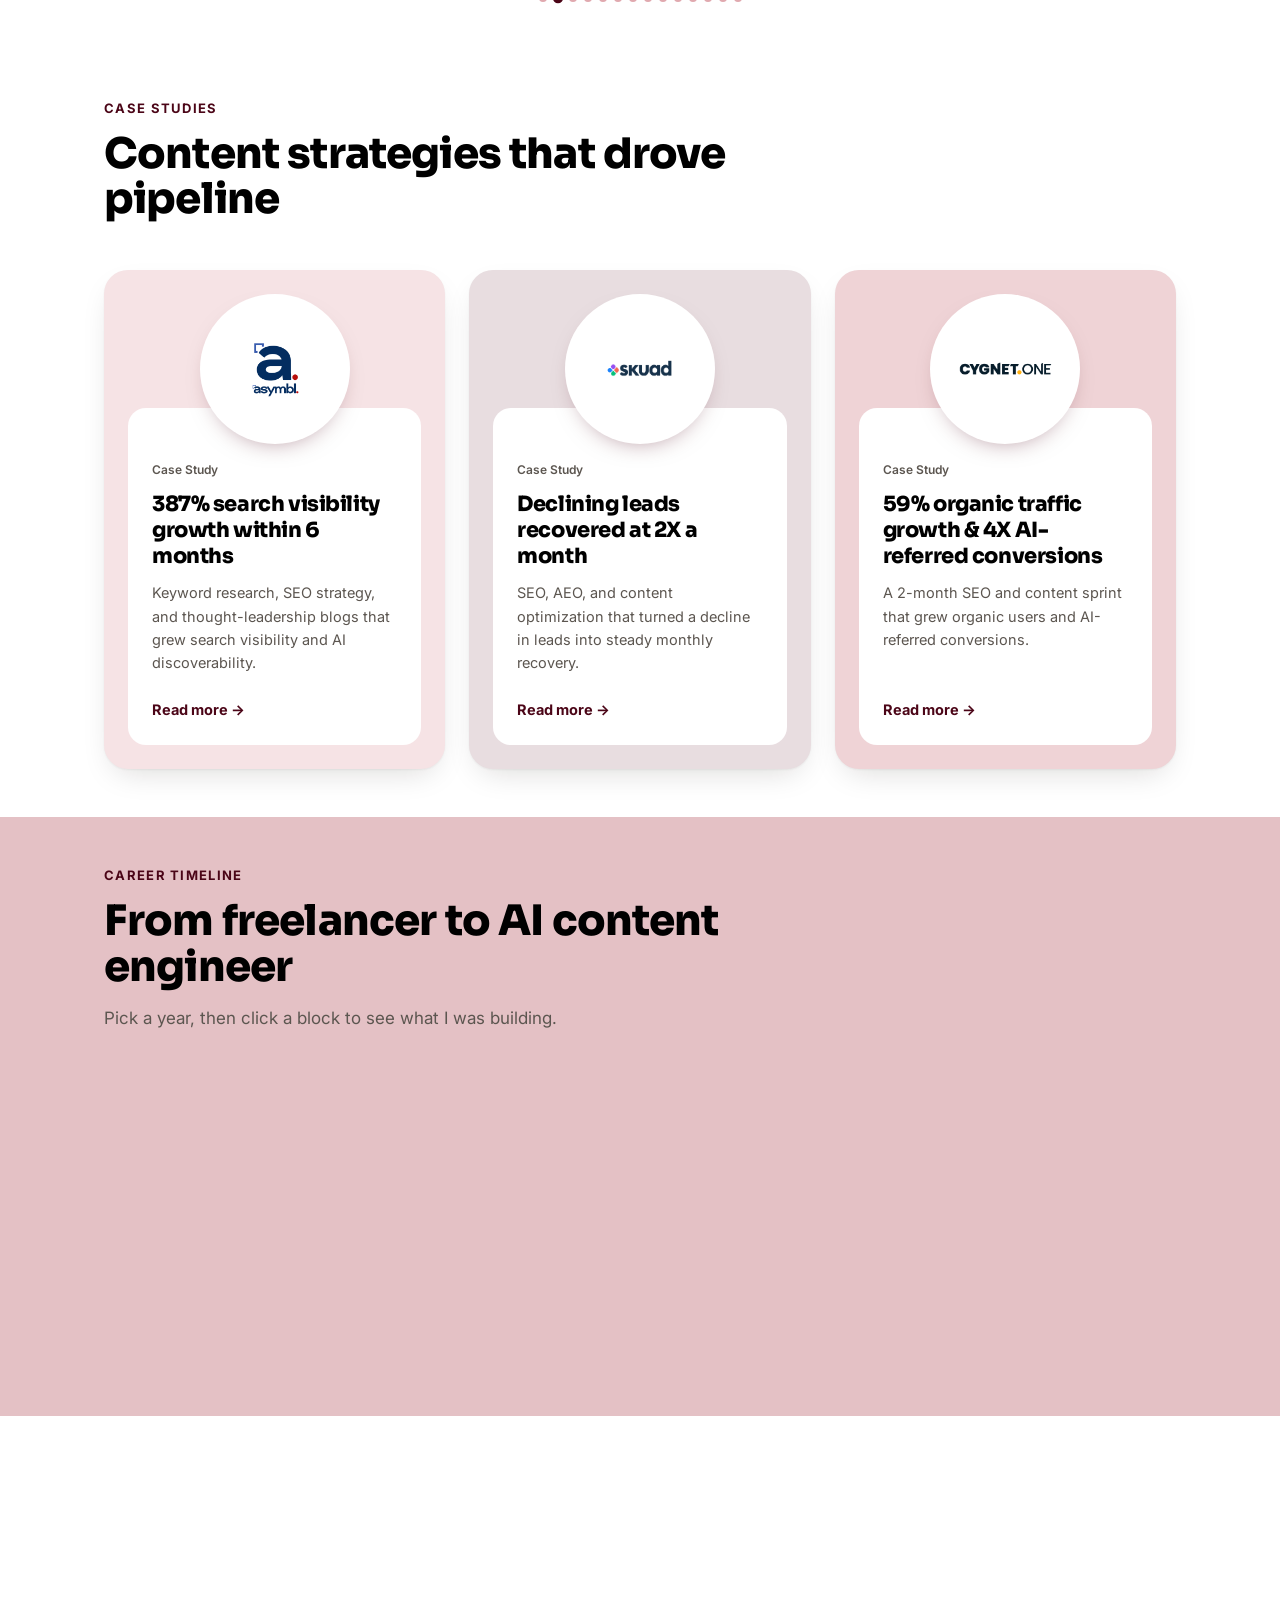
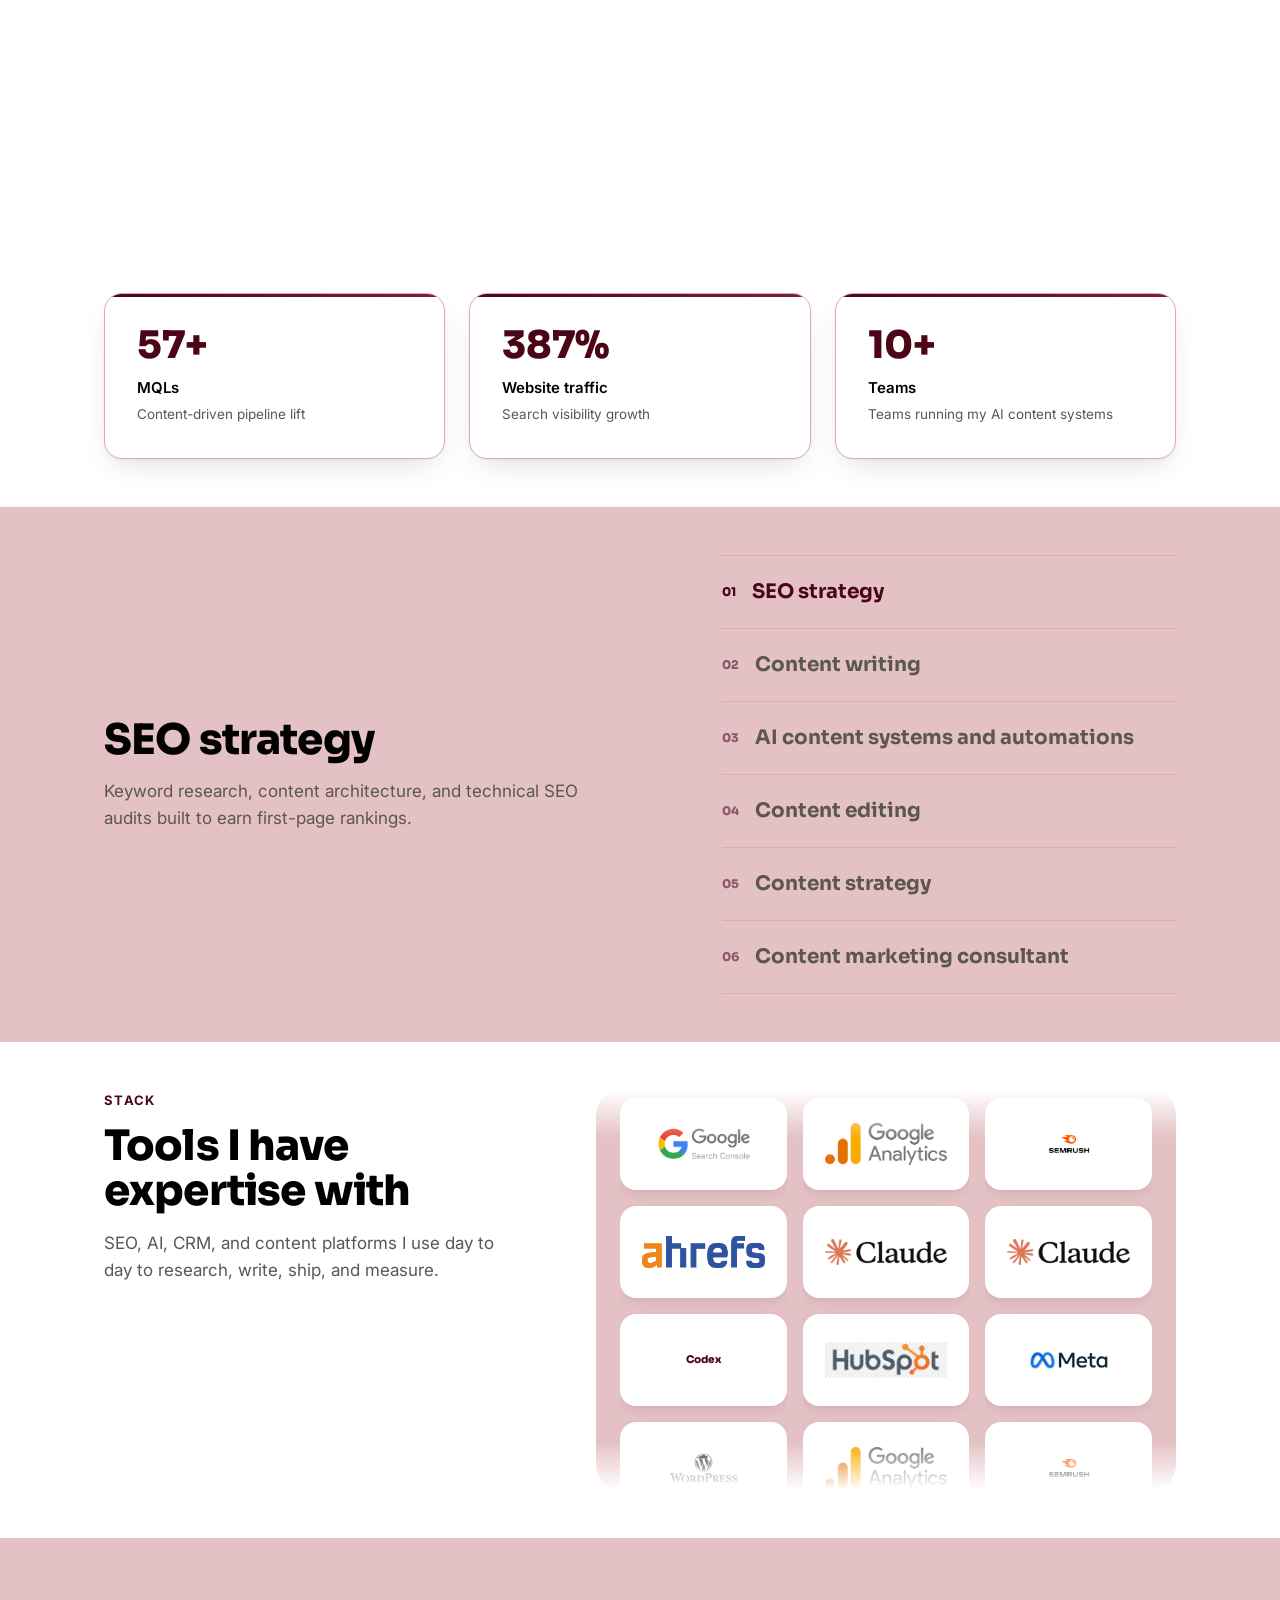
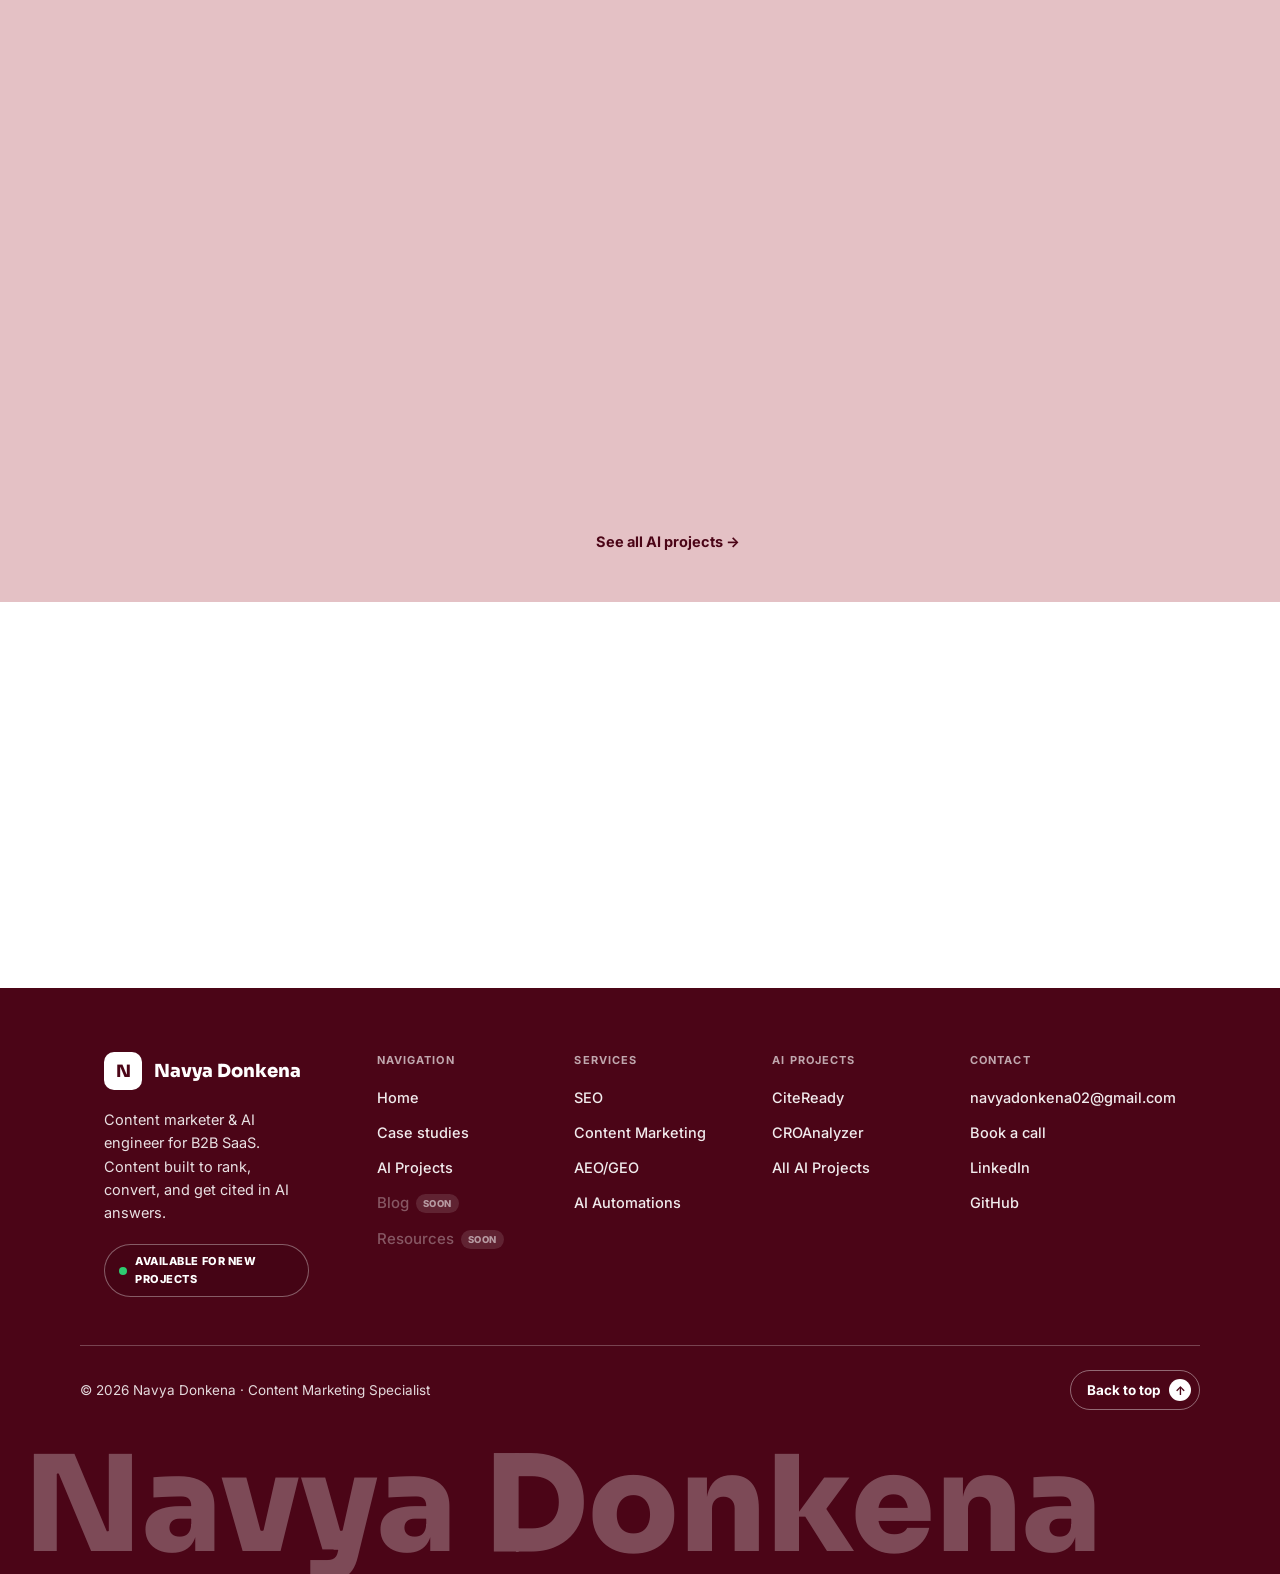
==== commit 29fd1a47: "Section padding to 48px everywhere via one --section-pad token - tokens.css: --section-pad = --space" ====
--- a/index.html
+++ b/index.html
@@ -8,7 +8,7 @@
 <link rel="preconnect" href="https://fonts.googleapis.com" />
 <link rel="preconnect" href="https://fonts.gstatic.com" crossorigin />
 <link href="https://fonts.googleapis.com/css2?family=Sora:wght@400;600;700;800&family=Inter:wght@400;500;600;700&display=swap" rel="stylesheet" />
-<link rel="stylesheet" href="styles.css?v=16" />
+<link rel="stylesheet" href="styles.css?v=17" />
 </head>
 <body>
 
--- a/styles.css
+++ b/styles.css
@@ -1,3 +1,4 @@
+@import url("tokens.css?v=2");
 :root{
   --bg:#ffffff;
   --bg-alt:#e4c1c5;
@@ -14,12 +15,7 @@
   --shadow:0 1px 2px rgba(20,14,8,.05),0 12px 32px -12px rgba(20,14,8,.18);
   --radius:18px;
   --maxw:1120px;
-  /* SPACING SCALE: 8px base, 64px max. Use only these. */
-  --space-1:4px;--space-2:8px;--space-3:12px;--space-4:16px;
-  --space-5:24px;--space-6:32px;--space-7:48px;--space-8:64px;
-  --gutter:24px;
-}
-@media(max-width:680px){:root{--space-5:20px;--space-6:24px;--space-7:32px;--space-8:48px;--gutter:16px}}
+}
 *{box-sizing:border-box;margin:0;padding:0}
 html{scroll-behavior:smooth;scroll-padding-top:80px}
 body{
@@ -56,7 +52,7 @@
 .nav-toggle span{width:24px;height:2px;background:var(--ink);border-radius:2px;transition:.2s}
 
 /* HERO */
-.hero{position:relative;padding:var(--space-6) 0;overflow:hidden}
+.hero{position:relative;padding:var(--section-pad) 0;overflow:hidden}
 .hero::before{content:"";position:absolute;top:-260px;right:-180px;width:620px;height:620px;border-radius:50%;
   background:radial-gradient(closest-side,rgba(232,97,16,.16),transparent 70%);z-index:0}
 .hero::after{content:"";position:absolute;bottom:-280px;left:-160px;width:560px;height:560px;border-radius:50%;
@@ -96,8 +92,7 @@
 .logo-cell img{max-height:34px;max-width:100%;width:auto;object-fit:contain}
 
 /* SECTIONS */
-section.block{padding:var(--space-6) 0}
-section.block.alt{padding:var(--space-7) 0}
+section.block{padding:var(--section-pad) 0}
 .sec-head{max-width:640px;margin-bottom:var(--space-7)}
 .kicker{font-size:13px;font-weight:700;letter-spacing:.1em;text-transform:uppercase;color:var(--accent)}
 .sec-head h2{font-size:clamp(28px,4vw,42px);font-weight:800;margin-top:var(--space-3)}
@@ -297,12 +292,12 @@
 }
 
 /* ===== PROOF OF WORK PAGE ===== */
-.page-hero{padding:var(--space-6) 0;position:relative;overflow:hidden}
+.page-hero{padding:var(--section-pad) 0;position:relative;overflow:hidden}
 .page-hero::before{content:"";position:absolute;top:-220px;right:-160px;width:520px;height:520px;border-radius:50%;background:radial-gradient(closest-side,rgba(232,97,16,.15),transparent 70%);z-index:0}
 .page-hero .wrap{position:relative;z-index:1}
 .page-hero h1{font-size:clamp(32px,5vw,52px);font-weight:800;margin-top:12px;max-width:18ch}
 .page-hero p{margin-top:16px;color:var(--muted);font-size:18px;max-width:60ch}
-.hero-stats{border-top:1px solid var(--line);background:#fff;padding:var(--space-6) 0;margin-top:var(--space-4)}
+.hero-stats{border-top:1px solid var(--line);background:#fff;padding:var(--section-pad) 0;margin-top:var(--space-4)}
 .hero-stats-row{display:grid;grid-template-columns:repeat(4,1fr);gap:28px}
 .hs-num{font-family:'Sora';font-weight:800;font-size:clamp(26px,3vw,34px);color:var(--ink);line-height:1}
 .hs-lbl{margin-top:8px;font-size:13.5px;color:var(--muted);line-height:1.4}
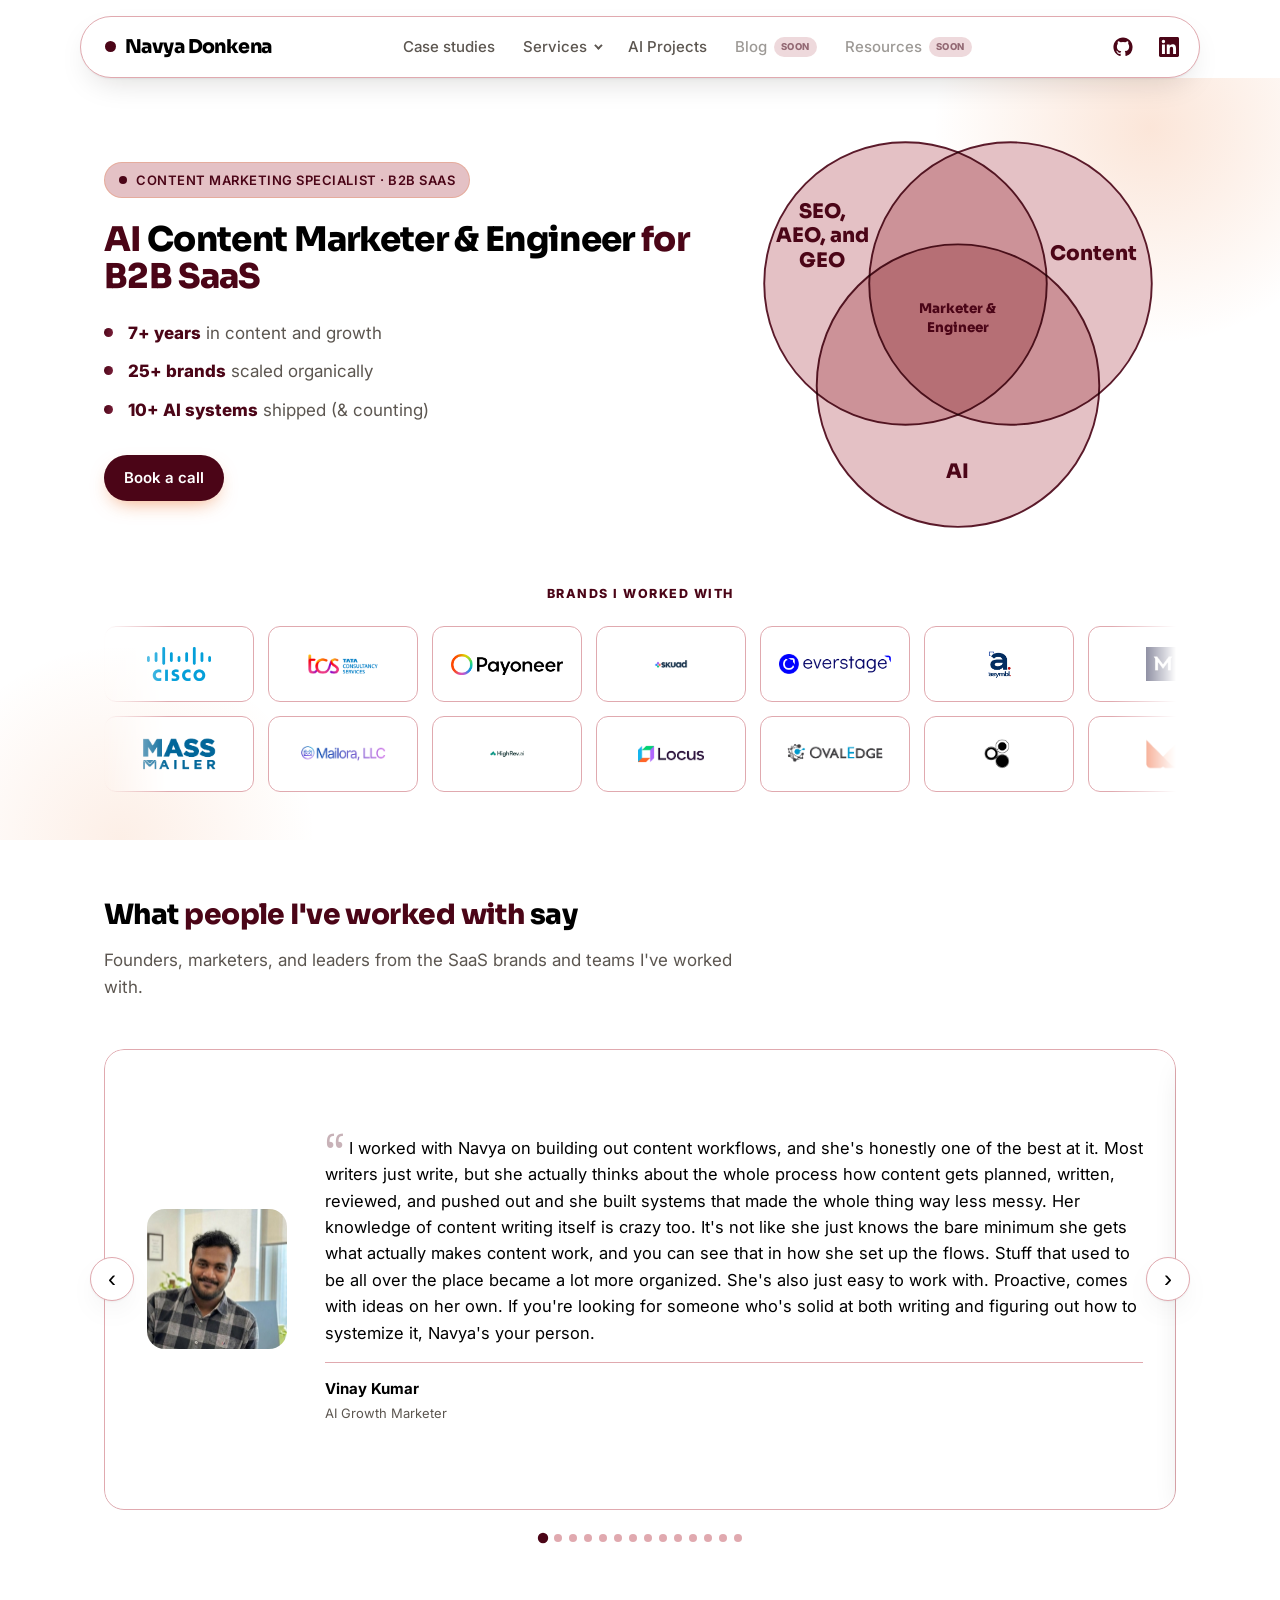
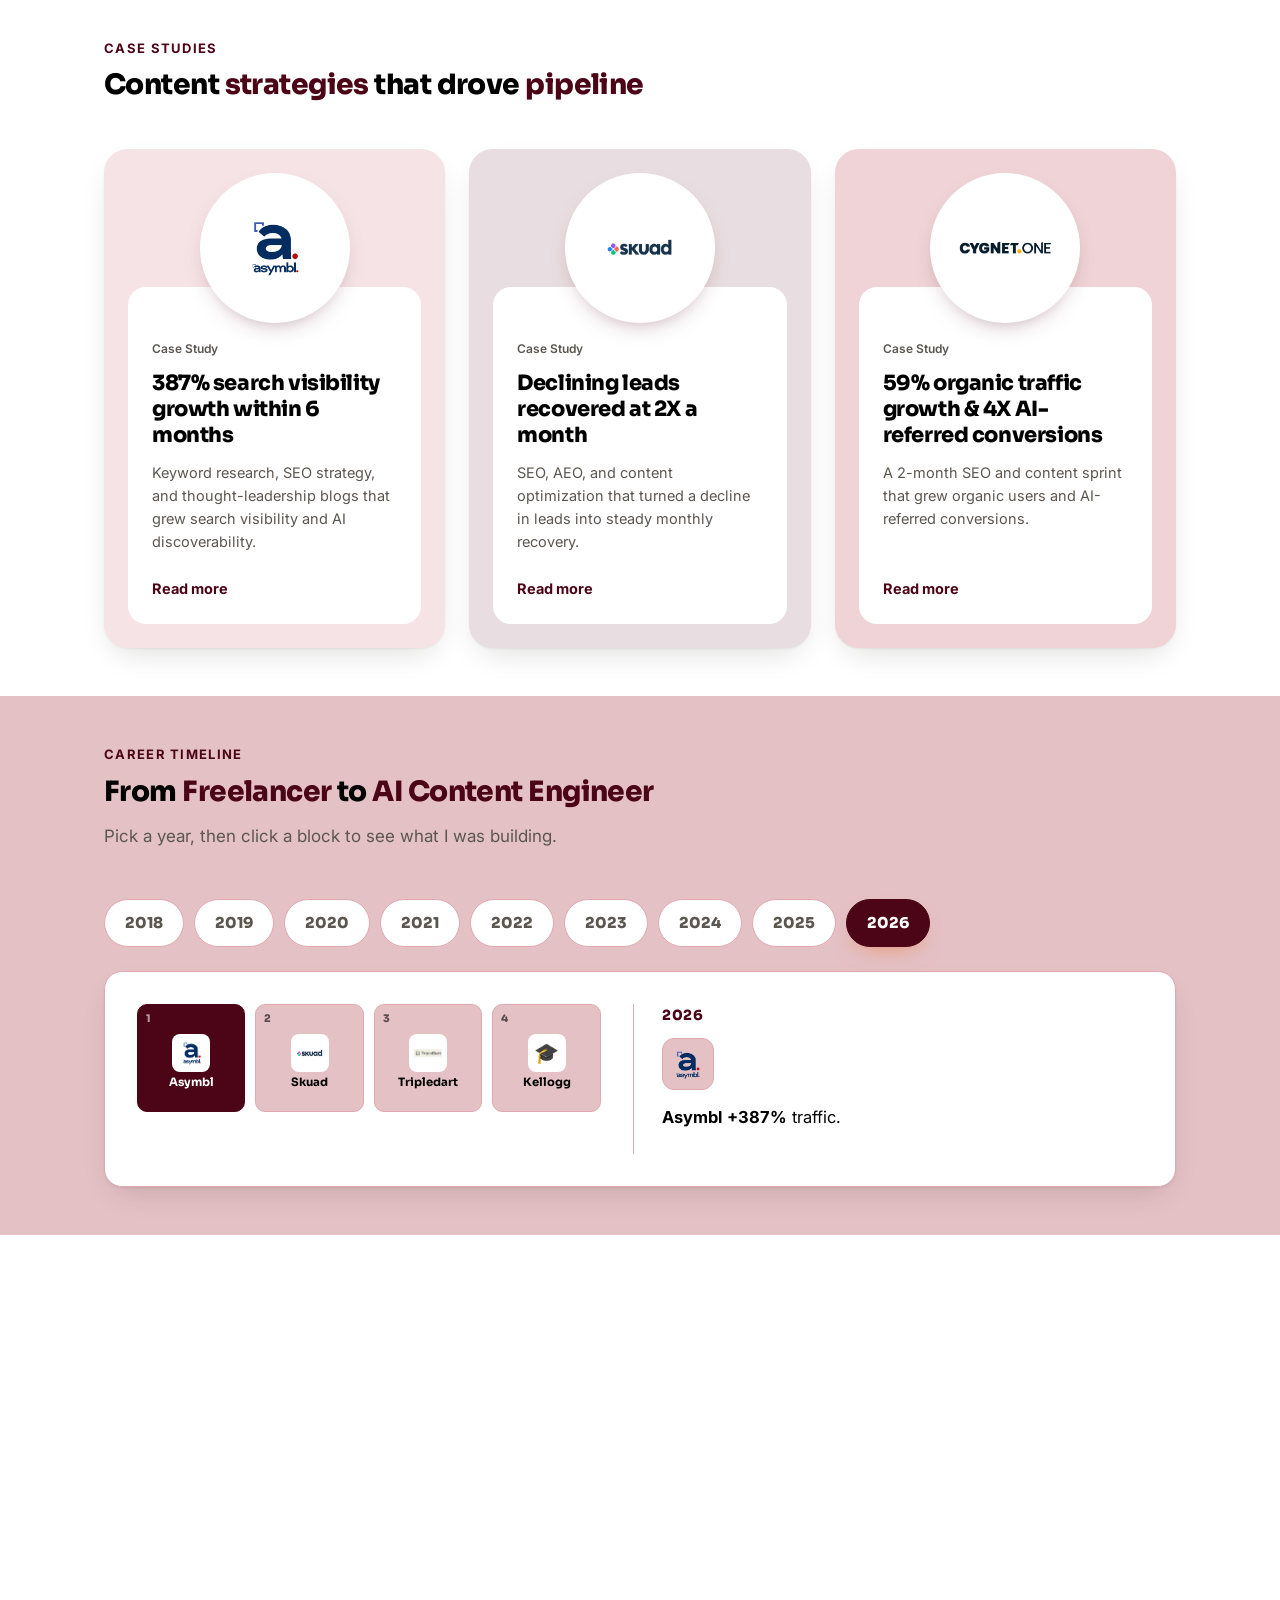
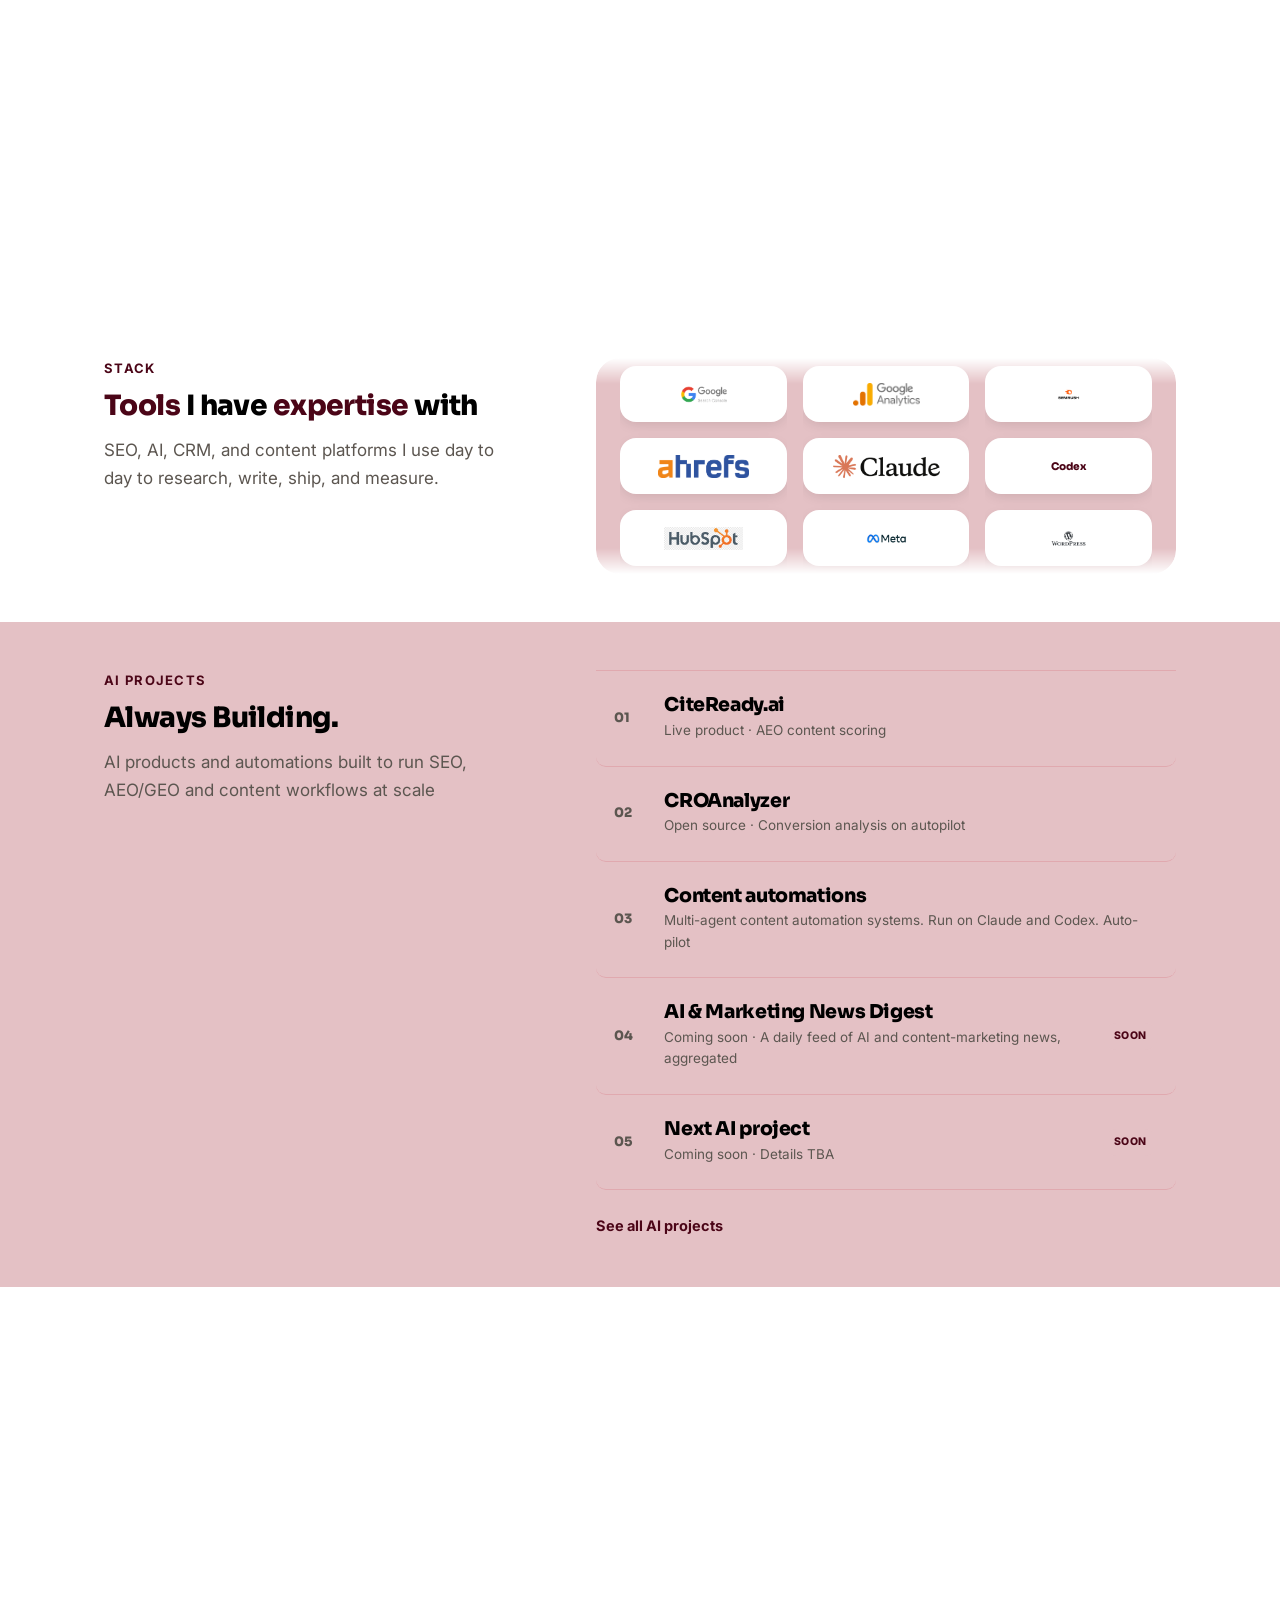
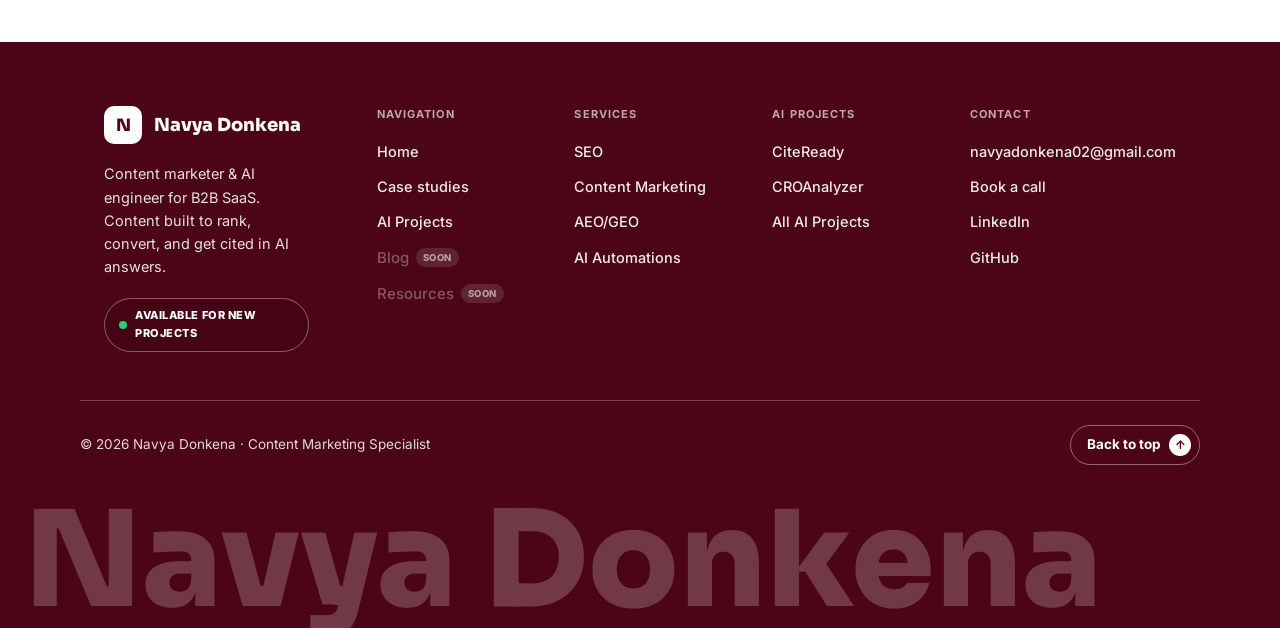
==== commit 6cb494ce: "Global type scale, home page heading/stack/footer updates, remove arrows and home services list - Ty" ====
--- a/index.html
+++ b/index.html
@@ -8,7 +8,7 @@
 <link rel="preconnect" href="https://fonts.googleapis.com" />
 <link rel="preconnect" href="https://fonts.gstatic.com" crossorigin />
 <link href="https://fonts.googleapis.com/css2?family=Sora:wght@400;600;700;800&family=Inter:wght@400;500;600;700&display=swap" rel="stylesheet" />
-<link rel="stylesheet" href="styles.css?v=17" />
+<link rel="stylesheet" href="styles.css?v=18" />
 </head>
 <body>
 
@@ -43,7 +43,7 @@
         <li><strong>10+ AI systems</strong> shipped (&amp; counting)</li>
       </ul>
       <div class="hero-cta">
-        <a class="btn btn-primary" href="https://calendly.com/navyadonkena02/30-minute" target="_blank" rel="noopener">Book a call →</a>
+        <a class="btn btn-primary" href="https://calendly.com/navyadonkena02/30-minute" target="_blank" rel="noopener">Book a call</a>
       </div>
     </div>
     <div class="hero-visual">
@@ -198,7 +198,7 @@
   <div class="wrap">
     <div class="sec-head reveal">
       <div class="kicker">Case Studies</div>
-      <h2>Content strategies that drove pipeline</h2>
+      <h2>Content <span class="grad-text">strategies</span> that drove <span class="grad-text">pipeline</span></h2>
     </div>
     <div class="cs-cards">
       <a class="cs-card reveal" href="case-studies/asymbl-seo-ai-growth.html" style="--cs-bg:#f6e3e5">
@@ -207,7 +207,7 @@
           <span class="cs-label">Case Study</span>
           <h3>387% search visibility growth within 6 months</h3>
           <p>Keyword research, SEO strategy, and thought-leadership blogs that grew search visibility and AI discoverability.</p>
-          <span class="cs-more">Read more →</span>
+          <span class="cs-more">Read more</span>
         </div>
       </a>
       <a class="cs-card reveal" href="case-studies/skuad-lead-recovery.html" style="--cs-bg:#e8dde0">
@@ -216,7 +216,7 @@
           <span class="cs-label">Case Study</span>
           <h3>Declining leads recovered at 2X a month</h3>
           <p>SEO, AEO, and content optimization that turned a decline in leads into steady monthly recovery.</p>
-          <span class="cs-more">Read more →</span>
+          <span class="cs-more">Read more</span>
         </div>
       </a>
       <a class="cs-card reveal" href="case-studies/cygnet-content-strategy.html" style="--cs-bg:#efd3d6">
@@ -225,7 +225,7 @@
           <span class="cs-label">Case Study</span>
           <h3>59% organic traffic growth &amp; 4X AI-referred conversions</h3>
           <p>A 2-month SEO and content sprint that grew organic users and AI-referred conversions.</p>
-          <span class="cs-more">Read more →</span>
+          <span class="cs-more">Read more</span>
         </div>
       </a>
     </div>
@@ -237,7 +237,7 @@
   <div class="wrap">
     <div class="sec-head reveal">
       <div class="kicker">Career Timeline</div>
-      <h2>From freelancer to AI content engineer</h2>
+      <h2>From <span class="grad-text">Freelancer</span> to <span class="grad-text">AI Content Engineer</span></h2>
       <p>Pick a year, then click a block to see what I was building.</p>
     </div>
     <div class="year-tabs reveal" id="yearGrid"></div>
@@ -250,7 +250,7 @@
   <div class="wrap">
     <div class="sec-head reveal">
       <div class="kicker">Results</div>
-      <h2>Across SEO, Content, and AI</h2>
+      <h2>Across <span class="grad-text">SEO</span>, <span class="grad-text">Content</span>, and <span class="grad-text">AI</span></h2>
       <p>Content built to rank, get cited, and move pipeline across SEO, AI Overviews, and conversion</p>
     </div>
     <div class="grid results">
@@ -264,32 +264,19 @@
   </div>
 </section>
 
-<!-- SERVICES -->
-<section class="block alt" id="services">
-  <div class="wrap">
-    <div class="svc-interactive reveal">
-      <div class="svc-detail">
-        <h2 id="svcDetailTitle">SEO strategy</h2>
-        <p id="svcDetailDesc">Keyword research, content architecture, and technical SEO audits built to earn first-page rankings.</p>
-      </div>
-      <div class="svc-names" id="svcNames"></div>
-    </div>
-  </div>
-</section>
-
 <!-- STACK -->
 <section class="block" id="stack">
   <div class="wrap">
     <div class="split-layout">
       <div class="sec-head reveal">
         <div class="kicker">Stack</div>
-        <h2>Tools I have expertise with</h2>
+        <h2><span class="grad-text">Tools</span> I have <span class="grad-text">expertise</span> with</h2>
         <p>SEO, AI, CRM, and content platforms I use day to day to research, write, ship, and measure.</p>
       </div>
       <div class="tool-marquee reveal">
-        <div class="tm-col"><div class="tm-track tm-up"><div class="tool-tile"><img src="techstack/Google-Search-Console.png" alt="Google Search Console" loading="lazy" onerror="this.style.display='none';this.nextElementSibling.style.display='flex'" /><span class="tt-fallback">Google Search Console</span></div><div class="tool-tile"><img src="techstack/ahrefs-SEO-Tool-Logo-Vector.svg-.png" alt="Ahrefs" loading="lazy" onerror="this.style.display='none';this.nextElementSibling.style.display='flex'" /><span class="tt-fallback">Ahrefs</span></div><div class="tool-tile"><img src="techstack/codex.png" alt="Codex" loading="lazy" onerror="this.style.display='none';this.nextElementSibling.style.display='flex'" /><span class="tt-fallback">Codex</span></div><div class="tool-tile"><img src="techstack/WordPress-logotype-alternative.png" alt="WordPress" loading="lazy" onerror="this.style.display='none';this.nextElementSibling.style.display='flex'" /><span class="tt-fallback">WordPress</span></div><div class="tool-tile"><img src="techstack/Google-Search-Console.png" alt="Google Search Console" loading="lazy" onerror="this.style.display='none';this.nextElementSibling.style.display='flex'" /><span class="tt-fallback">Google Search Console</span></div><div class="tool-tile"><img src="techstack/ahrefs-SEO-Tool-Logo-Vector.svg-.png" alt="Ahrefs" loading="lazy" onerror="this.style.display='none';this.nextElementSibling.style.display='flex'" /><span class="tt-fallback">Ahrefs</span></div><div class="tool-tile"><img src="techstack/codex.png" alt="Codex" loading="lazy" onerror="this.style.display='none';this.nextElementSibling.style.display='flex'" /><span class="tt-fallback">Codex</span></div><div class="tool-tile"><img src="techstack/WordPress-logotype-alternative.png" alt="WordPress" loading="lazy" onerror="this.style.display='none';this.nextElementSibling.style.display='flex'" /><span class="tt-fallback">WordPress</span></div><div class="tool-tile"><img src="techstack/Google-Search-Console.png" alt="Google Search Console" loading="lazy" onerror="this.style.display='none';this.nextElementSibling.style.display='flex'" /><span class="tt-fallback">Google Search Console</span></div><div class="tool-tile"><img src="techstack/ahrefs-SEO-Tool-Logo-Vector.svg-.png" alt="Ahrefs" loading="lazy" onerror="this.style.display='none';this.nextElementSibling.style.display='flex'" /><span class="tt-fallback">Ahrefs</span></div><div class="tool-tile"><img src="techstack/codex.png" alt="Codex" loading="lazy" onerror="this.style.display='none';this.nextElementSibling.style.display='flex'" /><span class="tt-fallback">Codex</span></div><div class="tool-tile"><img src="techstack/WordPress-logotype-alternative.png" alt="WordPress" loading="lazy" onerror="this.style.display='none';this.nextElementSibling.style.display='flex'" /><span class="tt-fallback">WordPress</span></div><div class="tool-tile"><img src="techstack/Google-Search-Console.png" alt="Google Search Console" loading="lazy" onerror="this.style.display='none';this.nextElementSibling.style.display='flex'" /><span class="tt-fallback">Google Search Console</span></div><div class="tool-tile"><img src="techstack/ahrefs-SEO-Tool-Logo-Vector.svg-.png" alt="Ahrefs" loading="lazy" onerror="this.style.display='none';this.nextElementSibling.style.display='flex'" /><span class="tt-fallback">Ahrefs</span></div><div class="tool-tile"><img src="techstack/codex.png" alt="Codex" loading="lazy" onerror="this.style.display='none';this.nextElementSibling.style.display='flex'" /><span class="tt-fallback">Codex</span></div><div class="tool-tile"><img src="techstack/WordPress-logotype-alternative.png" alt="WordPress" loading="lazy" onerror="this.style.display='none';this.nextElementSibling.style.display='flex'" /><span class="tt-fallback">WordPress</span></div></div></div>
-        <div class="tm-col"><div class="tm-track tm-down"><div class="tool-tile"><img src="techstack/Logo_Google_Analytics.png" alt="Google Analytics (GA4)" loading="lazy" onerror="this.style.display='none';this.nextElementSibling.style.display='flex'" /><span class="tt-fallback">Google Analytics (GA4)</span></div><div class="tool-tile"><img src="techstack/Claude_Logo_2023-s1280.png" alt="Claude Code" loading="lazy" onerror="this.style.display='none';this.nextElementSibling.style.display='flex'" /><span class="tt-fallback">Claude Code</span></div><div class="tool-tile"><img src="techstack/kisspng-hubspot-inc-business-marketing-logo-sales-crm-5b24fbe3ac9113.4246325415291504357068.jpg" alt="HubSpot" loading="lazy" onerror="this.style.display='none';this.nextElementSibling.style.display='flex'" /><span class="tt-fallback">HubSpot</span></div><div class="tool-tile"><img src="techstack/Logo_Google_Analytics.png" alt="Google Analytics (GA4)" loading="lazy" onerror="this.style.display='none';this.nextElementSibling.style.display='flex'" /><span class="tt-fallback">Google Analytics (GA4)</span></div><div class="tool-tile"><img src="techstack/Claude_Logo_2023-s1280.png" alt="Claude Code" loading="lazy" onerror="this.style.display='none';this.nextElementSibling.style.display='flex'" /><span class="tt-fallback">Claude Code</span></div><div class="tool-tile"><img src="techstack/kisspng-hubspot-inc-business-marketing-logo-sales-crm-5b24fbe3ac9113.4246325415291504357068.jpg" alt="HubSpot" loading="lazy" onerror="this.style.display='none';this.nextElementSibling.style.display='flex'" /><span class="tt-fallback">HubSpot</span></div><div class="tool-tile"><img src="techstack/Logo_Google_Analytics.png" alt="Google Analytics (GA4)" loading="lazy" onerror="this.style.display='none';this.nextElementSibling.style.display='flex'" /><span class="tt-fallback">Google Analytics (GA4)</span></div><div class="tool-tile"><img src="techstack/Claude_Logo_2023-s1280.png" alt="Claude Code" loading="lazy" onerror="this.style.display='none';this.nextElementSibling.style.display='flex'" /><span class="tt-fallback">Claude Code</span></div><div class="tool-tile"><img src="techstack/kisspng-hubspot-inc-business-marketing-logo-sales-crm-5b24fbe3ac9113.4246325415291504357068.jpg" alt="HubSpot" loading="lazy" onerror="this.style.display='none';this.nextElementSibling.style.display='flex'" /><span class="tt-fallback">HubSpot</span></div><div class="tool-tile"><img src="techstack/Logo_Google_Analytics.png" alt="Google Analytics (GA4)" loading="lazy" onerror="this.style.display='none';this.nextElementSibling.style.display='flex'" /><span class="tt-fallback">Google Analytics (GA4)</span></div><div class="tool-tile"><img src="techstack/Claude_Logo_2023-s1280.png" alt="Claude Code" loading="lazy" onerror="this.style.display='none';this.nextElementSibling.style.display='flex'" /><span class="tt-fallback">Claude Code</span></div><div class="tool-tile"><img src="techstack/kisspng-hubspot-inc-business-marketing-logo-sales-crm-5b24fbe3ac9113.4246325415291504357068.jpg" alt="HubSpot" loading="lazy" onerror="this.style.display='none';this.nextElementSibling.style.display='flex'" /><span class="tt-fallback">HubSpot</span></div></div></div>
-        <div class="tm-col"><div class="tm-track tm-up"><div class="tool-tile"><img src="techstack/semrush-Logo.png" alt="SEMrush" loading="lazy" onerror="this.style.display='none';this.nextElementSibling.style.display='flex'" /><span class="tt-fallback">SEMrush</span></div><div class="tool-tile"><img src="techstack/Claude_Logo_2023-s1280.png" alt="Claude API" loading="lazy" onerror="this.style.display='none';this.nextElementSibling.style.display='flex'" /><span class="tt-fallback">Claude API</span></div><div class="tool-tile"><img src="techstack/Meta-Logo.png" alt="Meta Ads Manager" loading="lazy" onerror="this.style.display='none';this.nextElementSibling.style.display='flex'" /><span class="tt-fallback">Meta Ads Manager</span></div><div class="tool-tile"><img src="techstack/semrush-Logo.png" alt="SEMrush" loading="lazy" onerror="this.style.display='none';this.nextElementSibling.style.display='flex'" /><span class="tt-fallback">SEMrush</span></div><div class="tool-tile"><img src="techstack/Claude_Logo_2023-s1280.png" alt="Claude API" loading="lazy" onerror="this.style.display='none';this.nextElementSibling.style.display='flex'" /><span class="tt-fallback">Claude API</span></div><div class="tool-tile"><img src="techstack/Meta-Logo.png" alt="Meta Ads Manager" loading="lazy" onerror="this.style.display='none';this.nextElementSibling.style.display='flex'" /><span class="tt-fallback">Meta Ads Manager</span></div><div class="tool-tile"><img src="techstack/semrush-Logo.png" alt="SEMrush" loading="lazy" onerror="this.style.display='none';this.nextElementSibling.style.display='flex'" /><span class="tt-fallback">SEMrush</span></div><div class="tool-tile"><img src="techstack/Claude_Logo_2023-s1280.png" alt="Claude API" loading="lazy" onerror="this.style.display='none';this.nextElementSibling.style.display='flex'" /><span class="tt-fallback">Claude API</span></div><div class="tool-tile"><img src="techstack/Meta-Logo.png" alt="Meta Ads Manager" loading="lazy" onerror="this.style.display='none';this.nextElementSibling.style.display='flex'" /><span class="tt-fallback">Meta Ads Manager</span></div><div class="tool-tile"><img src="techstack/semrush-Logo.png" alt="SEMrush" loading="lazy" onerror="this.style.display='none';this.nextElementSibling.style.display='flex'" /><span class="tt-fallback">SEMrush</span></div><div class="tool-tile"><img src="techstack/Claude_Logo_2023-s1280.png" alt="Claude API" loading="lazy" onerror="this.style.display='none';this.nextElementSibling.style.display='flex'" /><span class="tt-fallback">Claude API</span></div><div class="tool-tile"><img src="techstack/Meta-Logo.png" alt="Meta Ads Manager" loading="lazy" onerror="this.style.display='none';this.nextElementSibling.style.display='flex'" /><span class="tt-fallback">Meta Ads Manager</span></div></div></div>
+        <div class="tm-col"><div class="tm-track tm-up"><div class="tool-tile"><img src="techstack/Google-Search-Console.png" alt="Google Search Console" loading="lazy" onerror="this.style.display='none';this.nextElementSibling.style.display='flex'" /><span class="tt-fallback">Google Search Console</span></div><div class="tool-tile"><img src="techstack/ahrefs-SEO-Tool-Logo-Vector.svg-.png" alt="Ahrefs" loading="lazy" onerror="this.style.display='none';this.nextElementSibling.style.display='flex'" /><span class="tt-fallback">Ahrefs</span></div><div class="tool-tile"><img src="techstack/kisspng-hubspot-inc-business-marketing-logo-sales-crm-5b24fbe3ac9113.4246325415291504357068.jpg" alt="HubSpot" loading="lazy" onerror="this.style.display='none';this.nextElementSibling.style.display='flex'" /><span class="tt-fallback">HubSpot</span></div><div class="tool-tile"><img src="techstack/Google-Search-Console.png" alt="Google Search Console" loading="lazy" onerror="this.style.display='none';this.nextElementSibling.style.display='flex'" /><span class="tt-fallback">Google Search Console</span></div><div class="tool-tile"><img src="techstack/ahrefs-SEO-Tool-Logo-Vector.svg-.png" alt="Ahrefs" loading="lazy" onerror="this.style.display='none';this.nextElementSibling.style.display='flex'" /><span class="tt-fallback">Ahrefs</span></div><div class="tool-tile"><img src="techstack/kisspng-hubspot-inc-business-marketing-logo-sales-crm-5b24fbe3ac9113.4246325415291504357068.jpg" alt="HubSpot" loading="lazy" onerror="this.style.display='none';this.nextElementSibling.style.display='flex'" /><span class="tt-fallback">HubSpot</span></div><div class="tool-tile"><img src="techstack/Google-Search-Console.png" alt="Google Search Console" loading="lazy" onerror="this.style.display='none';this.nextElementSibling.style.display='flex'" /><span class="tt-fallback">Google Search Console</span></div><div class="tool-tile"><img src="techstack/ahrefs-SEO-Tool-Logo-Vector.svg-.png" alt="Ahrefs" loading="lazy" onerror="this.style.display='none';this.nextElementSibling.style.display='flex'" /><span class="tt-fallback">Ahrefs</span></div><div class="tool-tile"><img src="techstack/kisspng-hubspot-inc-business-marketing-logo-sales-crm-5b24fbe3ac9113.4246325415291504357068.jpg" alt="HubSpot" loading="lazy" onerror="this.style.display='none';this.nextElementSibling.style.display='flex'" /><span class="tt-fallback">HubSpot</span></div><div class="tool-tile"><img src="techstack/Google-Search-Console.png" alt="Google Search Console" loading="lazy" onerror="this.style.display='none';this.nextElementSibling.style.display='flex'" /><span class="tt-fallback">Google Search Console</span></div><div class="tool-tile"><img src="techstack/ahrefs-SEO-Tool-Logo-Vector.svg-.png" alt="Ahrefs" loading="lazy" onerror="this.style.display='none';this.nextElementSibling.style.display='flex'" /><span class="tt-fallback">Ahrefs</span></div><div class="tool-tile"><img src="techstack/kisspng-hubspot-inc-business-marketing-logo-sales-crm-5b24fbe3ac9113.4246325415291504357068.jpg" alt="HubSpot" loading="lazy" onerror="this.style.display='none';this.nextElementSibling.style.display='flex'" /><span class="tt-fallback">HubSpot</span></div><div class="tool-tile"><img src="techstack/Google-Search-Console.png" alt="Google Search Console" loading="lazy" onerror="this.style.display='none';this.nextElementSibling.style.display='flex'" /><span class="tt-fallback">Google Search Console</span></div><div class="tool-tile"><img src="techstack/ahrefs-SEO-Tool-Logo-Vector.svg-.png" alt="Ahrefs" loading="lazy" onerror="this.style.display='none';this.nextElementSibling.style.display='flex'" /><span class="tt-fallback">Ahrefs</span></div><div class="tool-tile"><img src="techstack/kisspng-hubspot-inc-business-marketing-logo-sales-crm-5b24fbe3ac9113.4246325415291504357068.jpg" alt="HubSpot" loading="lazy" onerror="this.style.display='none';this.nextElementSibling.style.display='flex'" /><span class="tt-fallback">HubSpot</span></div><div class="tool-tile"><img src="techstack/Google-Search-Console.png" alt="Google Search Console" loading="lazy" onerror="this.style.display='none';this.nextElementSibling.style.display='flex'" /><span class="tt-fallback">Google Search Console</span></div><div class="tool-tile"><img src="techstack/ahrefs-SEO-Tool-Logo-Vector.svg-.png" alt="Ahrefs" loading="lazy" onerror="this.style.display='none';this.nextElementSibling.style.display='flex'" /><span class="tt-fallback">Ahrefs</span></div><div class="tool-tile"><img src="techstack/kisspng-hubspot-inc-business-marketing-logo-sales-crm-5b24fbe3ac9113.4246325415291504357068.jpg" alt="HubSpot" loading="lazy" onerror="this.style.display='none';this.nextElementSibling.style.display='flex'" /><span class="tt-fallback">HubSpot</span></div></div></div>
+        <div class="tm-col"><div class="tm-track tm-down"><div class="tool-tile"><img src="techstack/Logo_Google_Analytics.png" alt="Google Analytics (GA4)" loading="lazy" onerror="this.style.display='none';this.nextElementSibling.style.display='flex'" /><span class="tt-fallback">Google Analytics (GA4)</span></div><div class="tool-tile"><img src="techstack/Claude_Logo_2023-s1280.png" alt="Claude" loading="lazy" onerror="this.style.display='none';this.nextElementSibling.style.display='flex'" /><span class="tt-fallback">Claude</span></div><div class="tool-tile"><img src="techstack/Meta-Logo.png" alt="Meta Ads Manager" loading="lazy" onerror="this.style.display='none';this.nextElementSibling.style.display='flex'" /><span class="tt-fallback">Meta Ads Manager</span></div><div class="tool-tile"><img src="techstack/Logo_Google_Analytics.png" alt="Google Analytics (GA4)" loading="lazy" onerror="this.style.display='none';this.nextElementSibling.style.display='flex'" /><span class="tt-fallback">Google Analytics (GA4)</span></div><div class="tool-tile"><img src="techstack/Claude_Logo_2023-s1280.png" alt="Claude" loading="lazy" onerror="this.style.display='none';this.nextElementSibling.style.display='flex'" /><span class="tt-fallback">Claude</span></div><div class="tool-tile"><img src="techstack/Meta-Logo.png" alt="Meta Ads Manager" loading="lazy" onerror="this.style.display='none';this.nextElementSibling.style.display='flex'" /><span class="tt-fallback">Meta Ads Manager</span></div><div class="tool-tile"><img src="techstack/Logo_Google_Analytics.png" alt="Google Analytics (GA4)" loading="lazy" onerror="this.style.display='none';this.nextElementSibling.style.display='flex'" /><span class="tt-fallback">Google Analytics (GA4)</span></div><div class="tool-tile"><img src="techstack/Claude_Logo_2023-s1280.png" alt="Claude" loading="lazy" onerror="this.style.display='none';this.nextElementSibling.style.display='flex'" /><span class="tt-fallback">Claude</span></div><div class="tool-tile"><img src="techstack/Meta-Logo.png" alt="Meta Ads Manager" loading="lazy" onerror="this.style.display='none';this.nextElementSibling.style.display='flex'" /><span class="tt-fallback">Meta Ads Manager</span></div><div class="tool-tile"><img src="techstack/Logo_Google_Analytics.png" alt="Google Analytics (GA4)" loading="lazy" onerror="this.style.display='none';this.nextElementSibling.style.display='flex'" /><span class="tt-fallback">Google Analytics (GA4)</span></div><div class="tool-tile"><img src="techstack/Claude_Logo_2023-s1280.png" alt="Claude" loading="lazy" onerror="this.style.display='none';this.nextElementSibling.style.display='flex'" /><span class="tt-fallback">Claude</span></div><div class="tool-tile"><img src="techstack/Meta-Logo.png" alt="Meta Ads Manager" loading="lazy" onerror="this.style.display='none';this.nextElementSibling.style.display='flex'" /><span class="tt-fallback">Meta Ads Manager</span></div><div class="tool-tile"><img src="techstack/Logo_Google_Analytics.png" alt="Google Analytics (GA4)" loading="lazy" onerror="this.style.display='none';this.nextElementSibling.style.display='flex'" /><span class="tt-fallback">Google Analytics (GA4)</span></div><div class="tool-tile"><img src="techstack/Claude_Logo_2023-s1280.png" alt="Claude" loading="lazy" onerror="this.style.display='none';this.nextElementSibling.style.display='flex'" /><span class="tt-fallback">Claude</span></div><div class="tool-tile"><img src="techstack/Meta-Logo.png" alt="Meta Ads Manager" loading="lazy" onerror="this.style.display='none';this.nextElementSibling.style.display='flex'" /><span class="tt-fallback">Meta Ads Manager</span></div><div class="tool-tile"><img src="techstack/Logo_Google_Analytics.png" alt="Google Analytics (GA4)" loading="lazy" onerror="this.style.display='none';this.nextElementSibling.style.display='flex'" /><span class="tt-fallback">Google Analytics (GA4)</span></div><div class="tool-tile"><img src="techstack/Claude_Logo_2023-s1280.png" alt="Claude" loading="lazy" onerror="this.style.display='none';this.nextElementSibling.style.display='flex'" /><span class="tt-fallback">Claude</span></div><div class="tool-tile"><img src="techstack/Meta-Logo.png" alt="Meta Ads Manager" loading="lazy" onerror="this.style.display='none';this.nextElementSibling.style.display='flex'" /><span class="tt-fallback">Meta Ads Manager</span></div></div></div>
+        <div class="tm-col"><div class="tm-track tm-up"><div class="tool-tile"><img src="techstack/semrush-Logo.png" alt="SEMrush" loading="lazy" onerror="this.style.display='none';this.nextElementSibling.style.display='flex'" /><span class="tt-fallback">SEMrush</span></div><div class="tool-tile"><img src="techstack/codex.png" alt="Codex" loading="lazy" onerror="this.style.display='none';this.nextElementSibling.style.display='flex'" /><span class="tt-fallback">Codex</span></div><div class="tool-tile"><img src="techstack/WordPress-logotype-alternative.png" alt="WordPress" loading="lazy" onerror="this.style.display='none';this.nextElementSibling.style.display='flex'" /><span class="tt-fallback">WordPress</span></div><div class="tool-tile"><img src="techstack/semrush-Logo.png" alt="SEMrush" loading="lazy" onerror="this.style.display='none';this.nextElementSibling.style.display='flex'" /><span class="tt-fallback">SEMrush</span></div><div class="tool-tile"><img src="techstack/codex.png" alt="Codex" loading="lazy" onerror="this.style.display='none';this.nextElementSibling.style.display='flex'" /><span class="tt-fallback">Codex</span></div><div class="tool-tile"><img src="techstack/WordPress-logotype-alternative.png" alt="WordPress" loading="lazy" onerror="this.style.display='none';this.nextElementSibling.style.display='flex'" /><span class="tt-fallback">WordPress</span></div><div class="tool-tile"><img src="techstack/semrush-Logo.png" alt="SEMrush" loading="lazy" onerror="this.style.display='none';this.nextElementSibling.style.display='flex'" /><span class="tt-fallback">SEMrush</span></div><div class="tool-tile"><img src="techstack/codex.png" alt="Codex" loading="lazy" onerror="this.style.display='none';this.nextElementSibling.style.display='flex'" /><span class="tt-fallback">Codex</span></div><div class="tool-tile"><img src="techstack/WordPress-logotype-alternative.png" alt="WordPress" loading="lazy" onerror="this.style.display='none';this.nextElementSibling.style.display='flex'" /><span class="tt-fallback">WordPress</span></div><div class="tool-tile"><img src="techstack/semrush-Logo.png" alt="SEMrush" loading="lazy" onerror="this.style.display='none';this.nextElementSibling.style.display='flex'" /><span class="tt-fallback">SEMrush</span></div><div class="tool-tile"><img src="techstack/codex.png" alt="Codex" loading="lazy" onerror="this.style.display='none';this.nextElementSibling.style.display='flex'" /><span class="tt-fallback">Codex</span></div><div class="tool-tile"><img src="techstack/WordPress-logotype-alternative.png" alt="WordPress" loading="lazy" onerror="this.style.display='none';this.nextElementSibling.style.display='flex'" /><span class="tt-fallback">WordPress</span></div><div class="tool-tile"><img src="techstack/semrush-Logo.png" alt="SEMrush" loading="lazy" onerror="this.style.display='none';this.nextElementSibling.style.display='flex'" /><span class="tt-fallback">SEMrush</span></div><div class="tool-tile"><img src="techstack/codex.png" alt="Codex" loading="lazy" onerror="this.style.display='none';this.nextElementSibling.style.display='flex'" /><span class="tt-fallback">Codex</span></div><div class="tool-tile"><img src="techstack/WordPress-logotype-alternative.png" alt="WordPress" loading="lazy" onerror="this.style.display='none';this.nextElementSibling.style.display='flex'" /><span class="tt-fallback">WordPress</span></div><div class="tool-tile"><img src="techstack/semrush-Logo.png" alt="SEMrush" loading="lazy" onerror="this.style.display='none';this.nextElementSibling.style.display='flex'" /><span class="tt-fallback">SEMrush</span></div><div class="tool-tile"><img src="techstack/codex.png" alt="Codex" loading="lazy" onerror="this.style.display='none';this.nextElementSibling.style.display='flex'" /><span class="tt-fallback">Codex</span></div><div class="tool-tile"><img src="techstack/WordPress-logotype-alternative.png" alt="WordPress" loading="lazy" onerror="this.style.display='none';this.nextElementSibling.style.display='flex'" /><span class="tt-fallback">WordPress</span></div></div></div>
       </div>
     </div>
   </div>
@@ -309,18 +296,15 @@
           <a class="ab-row" href="https://citeready.revvgrowthai.com/" target="_blank" rel="noopener">
             <span class="ab-num">01</span>
             <div class="ab-main"><h3>CiteReady.ai</h3><span class="ab-sub">Live product · AEO content scoring</span></div>
-            <span class="ab-arrow">→</span>
-          </a>
+            </a>
           <a class="ab-row" href="https://cro.revvgrowthai.com/" target="_blank" rel="noopener">
             <span class="ab-num">02</span>
             <div class="ab-main"><h3>CROAnalyzer</h3><span class="ab-sub">Open source · Conversion analysis on autopilot</span></div>
-            <span class="ab-arrow">→</span>
-          </a>
+            </a>
           <a class="ab-row" href="ai-projects.html">
             <span class="ab-num">03</span>
             <div class="ab-main"><h3>Content automations</h3><span class="ab-sub">Multi-agent content automation systems. Run on Claude and Codex. Auto-pilot</span></div>
-            <span class="ab-arrow">→</span>
-          </a>
+            </a>
           <div class="ab-row">
             <span class="ab-num">04</span>
             <div class="ab-main"><h3>AI &amp; Marketing News Digest</h3><span class="ab-sub">Coming soon · A daily feed of AI and content-marketing news, aggregated</span></div>
@@ -332,7 +316,7 @@
             <span class="ab-badge">Soon</span>
           </div>
         </div>
-        <a class="link ab-see-all" href="ai-projects.html">See all AI projects →</a>
+        <a class="link ab-see-all" href="ai-projects.html">See all AI projects</a>
       </div>
     </div>
   </div>
@@ -343,10 +327,10 @@
   <div class="wrap">
     <div class="sec-head reveal" style="max-width:760px">
       <div class="kicker">Proof of work</div>
-      <h2>One freelance partner for your SEO, content, and AI systems</h2>
+      <h2>One freelance partner for your <span class="grad-text">SEO</span>, <span class="grad-text">content</span>, and <span class="grad-text">AI</span> systems</h2>
       <p>SEO and AEO programs, long-form content and AI systems built to rank on Google, get cited by AI, and turn organic traffic into demos</p>
     </div>
-    <div class="hero-cta reveal"><a class="btn btn-primary" href="https://calendly.com/navyadonkena02/30-minute" target="_blank" rel="noopener">Book a call →</a><a class="btn btn-ghost" href="work.html">Browse my writing →</a></div>
+    <div class="hero-cta reveal"><a class="btn btn-primary" href="https://calendly.com/navyadonkena02/30-minute" target="_blank" rel="noopener">Book a call</a><a class="btn btn-ghost" href="work.html">Browse my writing</a></div>
   </div>
 </section>
 
@@ -429,33 +413,6 @@
   render();
 })();
 (function(){
-  const namesWrap=document.getElementById('svcNames'); if(!namesWrap) return;
-  const titleEl=document.getElementById('svcDetailTitle');
-  const descEl=document.getElementById('svcDetailDesc');
-  const items=[
-    {name:'SEO strategy',desc:"Keyword research, content architecture, and technical SEO audits built to earn first-page rankings."},
-    {name:'Content writing',desc:"Blog posts, guides, and long-form articles written to rank, convert, and read well for humans first."},
-    {name:'AI content systems and automations',desc:"Claude-powered workflows for research, drafting, and optimization that scale production without losing quality."},
-    {name:'Content editing',desc:"Line edits, structural rewrites, and brand-voice polish on drafts from in-house or freelance writers."},
-    {name:'Content strategy',desc:"Content calendars, funnel mapping, and distribution plans tied to traffic and pipeline goals."},
-    {name:'Content marketing consultant',desc:"Fractional support for teams who need a content roadmap without a full-time hire."}
-  ];
-  items.forEach((it,i)=>{
-    const b=document.createElement('button');
-    b.type='button';
-    b.className='svc-name'+(i===0?' active':'');
-    b.innerHTML='<span class="n">0'+(i+1)+'</span>'+it.name;
-    b.addEventListener('mouseenter',()=>select(i));
-    b.addEventListener('click',()=>select(i));
-    namesWrap.appendChild(b);
-  });
-  function select(i){
-    Array.prototype.forEach.call(namesWrap.children,(el,ei)=>el.classList.toggle('active',ei===i));
-    titleEl.textContent=items[i].name;
-    descEl.textContent=items[i].desc;
-  }
-})();
-(function(){
   const grid=document.getElementById('yearGrid'); const detail=document.getElementById('yearDetail');
   if(!grid||!detail) return;
   const years=[
@@ -474,10 +431,10 @@
       {logo:'Logos/cisco.png',alt:'Cisco',name:'Cisco',title:'Landed first big brand: <b>Cisco</b>.'}
     ]},
     {year:'2022',items:[
-      {logo:'Logos/powerrouter.png',alt:'PowerRouter',name:'Writer',title:'Content Writer at <b>PowerRouter</b> — traffic <b>1K → 30K</b> (owned content &amp; SEO strategy + content production).'}
+      {logo:'Logos/powerrouter.png',alt:'PowerRouter',name:'Writer',title:'Content Writer at <b>PowerRouter</b> — traffic <b>1K to 30K</b> (owned content &amp; SEO strategy + content production).'}
     ]},
     {year:'2023',items:[
-      {logo:'Logos/powerrouter.png',alt:'PowerRouter',name:'Content Mgr',title:'Content Marketing Manager — <b>200+</b> backlinks, <b>67%</b> organic growth, <b>30K → 97K</b> monthly impressions (single-person team); owned website launch (copy + design).'}
+      {logo:'Logos/powerrouter.png',alt:'PowerRouter',name:'Content Mgr',title:'Content Marketing Manager — <b>200+</b> backlinks, <b>67%</b> organic growth, <b>30K to 97K</b> monthly impressions (single-person team); owned website launch (copy + design).'}
     ]},
     {year:'2024',items:[
       {logo:'Logos/powerrouter.png',alt:'PowerRouter',name:'Product Mktg',title:'Product Marketing Manager — <b>37%</b> of MQLs from LinkedIn ads; owned product-launch positioning end to end.'}
--- a/styles.css
+++ b/styles.css
@@ -1,4 +1,4 @@
-@import url("tokens.css?v=2");
+@import url("tokens.css?v=3");
 :root{
   --bg:#ffffff;
   --bg-alt:#e4c1c5;
@@ -63,9 +63,9 @@
   text-transform:uppercase;color:var(--accent);background:var(--tint);
   border:1px solid rgba(232,97,16,.22);padding:7px 14px;border-radius:999px;margin-bottom:24px}
 .eyebrow .pulse{width:8px;height:8px;border-radius:50%;background:var(--accent-2)}
-h1.hero-title{font-size:clamp(19px,3vw,34px);font-weight:800}
+h1.hero-title{font-size:var(--fs-h2);font-weight:800;color:var(--color-heading)}
 .hero-points{margin-top:var(--space-5);display:grid;gap:var(--space-3);list-style:none;max-width:540px}
-.hero-points li{position:relative;padding-left:24px;font-size:16.5px;color:var(--muted);line-height:1.55}
+.hero-points li{position:relative;padding-left:24px;font-size:var(--fs-body);color:var(--color-body);line-height:1.55}
 .hero-points li::before{content:"";position:absolute;left:0;top:8px;width:9px;height:9px;border-radius:50%;background:var(--grad)}
 .hero-points strong{color:var(--accent);font-weight:800}
 .hero-cta{margin-top:var(--space-6);display:flex;gap:var(--space-3);flex-wrap:wrap}
@@ -85,7 +85,7 @@
 /* LOGO STRIP */
 .logos{border-top:1px solid var(--line);border-bottom:1px solid var(--line);background:var(--bg-alt);padding:34px 0}
 .hero .logos{position:relative;z-index:1;margin-top:var(--space-7);border:0;background:transparent;padding:0}
-.logos p{text-align:center;font-size:12.5px;letter-spacing:.12em;text-transform:uppercase;color:var(--muted);margin-bottom:22px;font-weight:600}
+.logos p{text-align:center;font-size:12.5px;letter-spacing:.12em;text-transform:uppercase;color:var(--accent);margin-bottom:22px;font-weight:800}
 .logo-grid{display:grid;grid-template-columns:repeat(auto-fill,minmax(150px,1fr));gap:14px;align-items:center}
 .logo-cell{height:76px;background:#fff;border:1px solid var(--line);border-radius:12px;display:flex;align-items:center;justify-content:center;padding:14px 18px;transition:border-color .2s,transform .2s}
 .logo-cell:hover{border-color:#d9d2f3;transform:translateY(-2px)}
@@ -95,8 +95,8 @@
 section.block{padding:var(--section-pad) 0}
 .sec-head{max-width:640px;margin-bottom:var(--space-7)}
 .kicker{font-size:13px;font-weight:700;letter-spacing:.1em;text-transform:uppercase;color:var(--accent)}
-.sec-head h2{font-size:clamp(28px,4vw,42px);font-weight:800;margin-top:var(--space-3)}
-.sec-head p{margin-top:var(--space-4);color:var(--muted);font-size:17px}
+.sec-head h2{font-size:var(--fs-h3);font-weight:800;color:var(--color-heading);margin-top:var(--space-3)}
+.sec-head p{margin-top:var(--space-4);color:var(--color-body);font-size:var(--fs-body);font-weight:400}
 .alt{background:var(--bg-alt)}
 
 /* RESULTS GRID */
@@ -161,16 +161,6 @@
 .split-layout{display:grid;grid-template-columns:.85fr 1.15fr;gap:var(--space-8);align-items:start}
 .split-layout .sec-head{margin-bottom:0;max-width:420px}
 @media(max-width:860px){.split-layout{grid-template-columns:1fr;gap:28px}}
-.svc-interactive{display:grid;grid-template-columns:1.1fr .9fr;gap:var(--space-8);align-items:center;min-height:300px}
-.svc-detail h2{font-size:clamp(28px,4vw,42px);font-weight:800;transition:opacity .15s}
-.svc-detail p{margin-top:var(--space-4);color:var(--muted);font-size:17px;max-width:46ch;line-height:1.6;transition:opacity .15s}
-.svc-names{display:flex;flex-direction:column;border-top:1px solid var(--line)}
-.svc-name{all:unset;cursor:pointer;display:flex;align-items:center;gap:16px;padding:20px 0;border-bottom:1px solid var(--line);font-family:'Sora';font-weight:700;font-size:20px;color:var(--muted);transition:color .2s}
-.svc-name .n{flex:none;font-size:12px;font-weight:800;color:var(--accent);opacity:.55}
-.svc-name:hover{color:var(--ink)}
-.svc-name.active{color:var(--accent)}
-.svc-name.active .n{opacity:1}
-@media(max-width:860px){.svc-interactive{grid-template-columns:1fr;gap:28px}}
 
 /* TOOLS */
 .tools{grid-template-columns:repeat(3,1fr)}
@@ -213,7 +203,7 @@
 
 /* ABOUT */
 .about-grid{display:grid;grid-template-columns:1.3fr 1fr;gap:var(--space-8);align-items:start}
-.about-grid p.bio{font-size:18px;color:var(--muted)}
+.about-grid p.bio{font-size:var(--fs-body);color:var(--color-body)}
 .about-grid p.bio strong{color:var(--ink)}
 .panel{background:var(--card);border:1px solid var(--line);border-radius:var(--radius);padding:24px;box-shadow:var(--shadow)}
 .panel + .panel{margin-top:16px}
@@ -239,12 +229,10 @@
 .ab-main{flex:1;min-width:0}
 .ab-main h3{font-size:19px;font-weight:800;transition:color .2s}
 .ab-sub{display:block;margin-top:4px;font-size:13.5px;color:var(--muted);transition:color .2s}
-.ab-arrow{flex:none;font-size:20px;color:var(--accent);opacity:0;transform:translateX(-6px);transition:opacity .2s,transform .2s}
 .ab-badge{flex:none;font-size:10.5px;font-weight:800;letter-spacing:.05em;text-transform:uppercase;color:var(--accent);background:var(--tint);padding:5px 11px;border-radius:999px;transition:background .2s,color .2s}
 .ab-row:hover{background:var(--accent);padding-left:26px}
 .ab-row:hover .ab-num,.ab-row:hover .ab-main h3,.ab-row:hover .ab-sub{color:#fff}
-.ab-row:hover .ab-arrow{opacity:1;transform:translateX(0);color:#fff}
-.ab-row:hover .ab-badge{background:rgba(255,255,255,.25);color:#fff}
+.ab-row:hover .ab-row:hover .ab-badge{background:rgba(255,255,255,.25);color:#fff}
 .ab-see-all{display:inline-flex;margin-top:var(--space-5);color:var(--accent);font-weight:700;font-size:14.5px;align-items:center;gap:6px}
 @media(max-width:680px){.ab-row{gap:14px;padding:18px 14px}.ab-main h3{font-size:16.5px}}
 
@@ -252,8 +240,8 @@
 .cta-band{background:var(--ink);color:#fff;border-radius:26px;padding:var(--space-8) var(--space-6);text-align:center;position:relative;overflow:hidden}
 .cta-band::before{content:"";position:absolute;inset:0;background:radial-gradient(600px 300px at 30% -20%,rgba(232,97,16,.45),transparent),radial-gradient(500px 280px at 90% 120%,rgba(232,97,16,.28),transparent);opacity:.85}
 .cta-band > *{position:relative;z-index:1}
-.cta-band h2{font-size:clamp(28px,4vw,40px);font-weight:800}
-.cta-band p{margin-top:var(--space-4);color:#c7c9da;font-size:17px;max-width:48ch;margin-left:auto;margin-right:auto}
+.cta-band h2{font-size:var(--fs-h3);font-weight:800}
+.cta-band p{margin-top:var(--space-4);color:#c7c9da;font-size:var(--fs-body);max-width:48ch;margin-left:auto;margin-right:auto}
 .cta-actions{margin-top:var(--space-6);display:flex;gap:var(--space-3);justify-content:center;flex-wrap:wrap}
 .btn-light{background:#fff;color:var(--ink)}
 .btn-light:hover{transform:translateY(-2px)}
@@ -295,8 +283,8 @@
 .page-hero{padding:var(--section-pad) 0;position:relative;overflow:hidden}
 .page-hero::before{content:"";position:absolute;top:-220px;right:-160px;width:520px;height:520px;border-radius:50%;background:radial-gradient(closest-side,rgba(232,97,16,.15),transparent 70%);z-index:0}
 .page-hero .wrap{position:relative;z-index:1}
-.page-hero h1{font-size:clamp(32px,5vw,52px);font-weight:800;margin-top:12px;max-width:18ch}
-.page-hero p{margin-top:16px;color:var(--muted);font-size:18px;max-width:60ch}
+.page-hero h1{font-size:var(--fs-h2);font-weight:800;color:var(--color-heading);margin-top:12px;max-width:18ch}
+.page-hero p{margin-top:16px;color:var(--color-body);font-size:var(--fs-body);font-weight:400;max-width:60ch}
 .hero-stats{border-top:1px solid var(--line);background:#fff;padding:var(--section-pad) 0;margin-top:var(--space-4)}
 .hero-stats-row{display:grid;grid-template-columns:repeat(4,1fr);gap:28px}
 .hs-num{font-family:'Sora';font-weight:800;font-size:clamp(26px,3vw,34px);color:var(--ink);line-height:1}
@@ -409,10 +397,10 @@
 .svc-card--feature .svc-mode{background:#fff}
 .svc-flag{font-size:12.5px;font-weight:600;color:var(--muted)}
 .svc-main h3{font-size:clamp(22px,2.6vw,28px);font-weight:800}
-.svc-lead{margin-top:12px;color:var(--muted);font-size:17px;max-width:62ch}
+.svc-lead{margin-top:12px;color:var(--color-body);font-size:var(--fs-body);max-width:62ch}
 .svc-card--feature .svc-lead{color:var(--ink)}
 .svc-points{margin-top:var(--space-5);display:grid;gap:var(--space-3);list-style:none}
-.svc-points li{position:relative;padding-left:24px;font-size:15.5px;line-height:1.55}
+.svc-points li{position:relative;padding-left:24px;font-size:var(--fs-body);color:var(--color-body);line-height:1.55}
 .svc-points li::before{content:"";position:absolute;left:0;top:8px;width:9px;height:9px;border-radius:50%;background:var(--accent)}
 .svc-points a{color:var(--accent);font-weight:600;text-decoration:underline;text-underline-offset:3px}
 .svc-meta{margin-top:var(--space-5);padding-top:var(--space-5);border-top:1px solid var(--line);display:grid;grid-template-columns:1fr 1fr;gap:var(--space-5)}
@@ -424,12 +412,12 @@
 .phase h4{font-family:'Sora';font-size:19px;font-weight:800;margin-top:16px}
 .phase p{margin-top:8px;color:var(--muted);font-size:14.5px}
 .rule-list{list-style:none;display:grid;gap:0;border-top:1px solid var(--line)}
-.rule-list li{padding:18px 0;border-bottom:1px solid var(--line);color:var(--muted);font-size:16px}
+.rule-list li{padding:18px 0;border-bottom:1px solid var(--line);color:var(--color-body);font-size:var(--fs-body)}
 .rule-list b{color:var(--ink)}
 .proof-links{display:flex;flex-wrap:wrap;gap:12px}
 .cta-band{background:var(--accent);color:#fff;border-radius:var(--radius);padding:var(--space-8) var(--space-6);text-align:center}
-.cta-band h2{font-size:clamp(26px,3.6vw,38px);font-weight:800}
-.cta-band p{margin:var(--space-4) auto var(--space-6);max-width:52ch;color:rgba(255,255,255,.85);font-size:17px}
+.cta-band h2{font-size:var(--fs-h3);font-weight:800}
+.cta-band p{margin:var(--space-4) auto var(--space-6);max-width:52ch;color:rgba(255,255,255,.85);font-size:var(--fs-body)}
 .cta-band .btn-primary{background:#fff;color:var(--accent);box-shadow:none}
 @media(max-width:960px){.phases{grid-template-columns:repeat(2,1fr)}}
 @media(max-width:760px){
@@ -466,7 +454,6 @@
 .inc{background:var(--card);border:1px solid var(--line);border-radius:var(--radius);padding:24px;box-shadow:var(--shadow)}
 .inc h4{font-family:'Sora';font-size:17px;font-weight:800;color:var(--accent)}
 .inc p{margin-top:8px;color:var(--muted);font-size:14.5px}
-.fit-list li{font-size:16.5px}
 .rel-grid{display:grid;grid-template-columns:repeat(auto-fit,minmax(240px,1fr));gap:var(--space-5)}
 .rel-card{display:flex;flex-direction:column;gap:6px;background:var(--card);border:1px solid var(--line);border-radius:var(--radius);padding:22px 24px;box-shadow:var(--shadow);transition:transform .18s,border-color .18s}
 .rel-card:hover{transform:translateY(-3px);border-color:var(--accent)}
@@ -484,7 +471,7 @@
 @media(max-width:680px){.nav-social{margin-left:auto;gap:2px}.nav-social a{width:34px;height:34px}.nav-social svg{width:18px;height:18px}}
 
 /* VENN */
-.venn-lbl-center{fill:#fff}
+.venn-lbl-center{fill:var(--accent)}
 .venn-lbl{font-size:21px}
 .venn-lbl-center{font-size:14px}
 
@@ -494,18 +481,18 @@
 @media(max-width:560px){.results{grid-template-columns:1fr}}
 
 /* TOOLS: vertical marquee, columns move in opposite directions */
-.tool-marquee{display:grid;grid-template-columns:repeat(3,1fr);gap:16px;height:400px;overflow:hidden;background:var(--bg-alt);border-radius:24px;padding:0 24px;
+.tool-marquee{display:grid;grid-template-columns:repeat(3,1fr);gap:16px;height:216px;overflow:hidden;background:var(--bg-alt);border-radius:24px;padding:0 24px;
   -webkit-mask:linear-gradient(180deg,transparent,#000 12%,#000 88%,transparent);mask:linear-gradient(180deg,transparent,#000 12%,#000 88%,transparent)}
 .tm-col{overflow:hidden}
 .tm-track{display:flex;flex-direction:column;gap:16px;padding:8px 0}
 .tm-up{animation:tm-up 34s linear infinite}
 .tm-down{animation:tm-down 34s linear infinite}
 .tool-marquee:hover .tm-track{animation-play-state:paused}
-.tool-marquee .tool-tile{aspect-ratio:auto;height:92px;flex:none;padding:18px 22px;margin:0}
-.tool-marquee .tool-tile img{max-height:46px}
+.tool-marquee .tool-tile{aspect-ratio:auto;height:56px;flex:none;padding:12px 18px;margin:0}
+.tool-marquee .tool-tile img{max-height:23px}
 @keyframes tm-up{from{transform:translateY(0)}to{transform:translateY(-50%)}}
 @keyframes tm-down{from{transform:translateY(-50%)}to{transform:translateY(0)}}
-@media(max-width:560px){.tool-marquee{gap:10px;padding:0 14px;height:340px}.tool-marquee .tool-tile{height:78px;padding:14px}}
+@media(max-width:560px){.tool-marquee{gap:10px;padding:0 14px;height:192px}.tool-marquee .tool-tile{height:48px;padding:10px 14px}}
 @media(prefers-reduced-motion:reduce){.tm-track{animation:none}}
 
 /* CAREER TIMELINE: periodic-table blocks + detail on the right */
@@ -527,12 +514,10 @@
 @media(max-width:760px){.year-panel{grid-template-columns:1fr}.el-detail{border-left:0;border-top:1px solid var(--line);padding:20px 0 0}}
 
 /* FOOTER watermark: light tint of the brand colour so it reads on the maroon */
-.foot-watermark{color:rgba(255,255,255,.28);font-size:clamp(44px,10.4vw,140px)}
+.foot-watermark{color:rgba(255,255,255,.21);font-size:clamp(44px,10.4vw,140px)}
 
 /* TYPE SCALE: one set of heading and lead sizes for every page */
-.page-hero h1{font-size:clamp(19px,3vw,34px);max-width:none}
-.page-hero p{font-size:17px}
-.cta-band h2{font-size:clamp(28px,4vw,42px)}
+.page-hero h1{max-width:none}
 
 /* SEO PAGE: hero with cycle graphic */
 .page-hero-grid{display:grid;grid-template-columns:1.1fr .9fr;gap:var(--space-8);align-items:center}
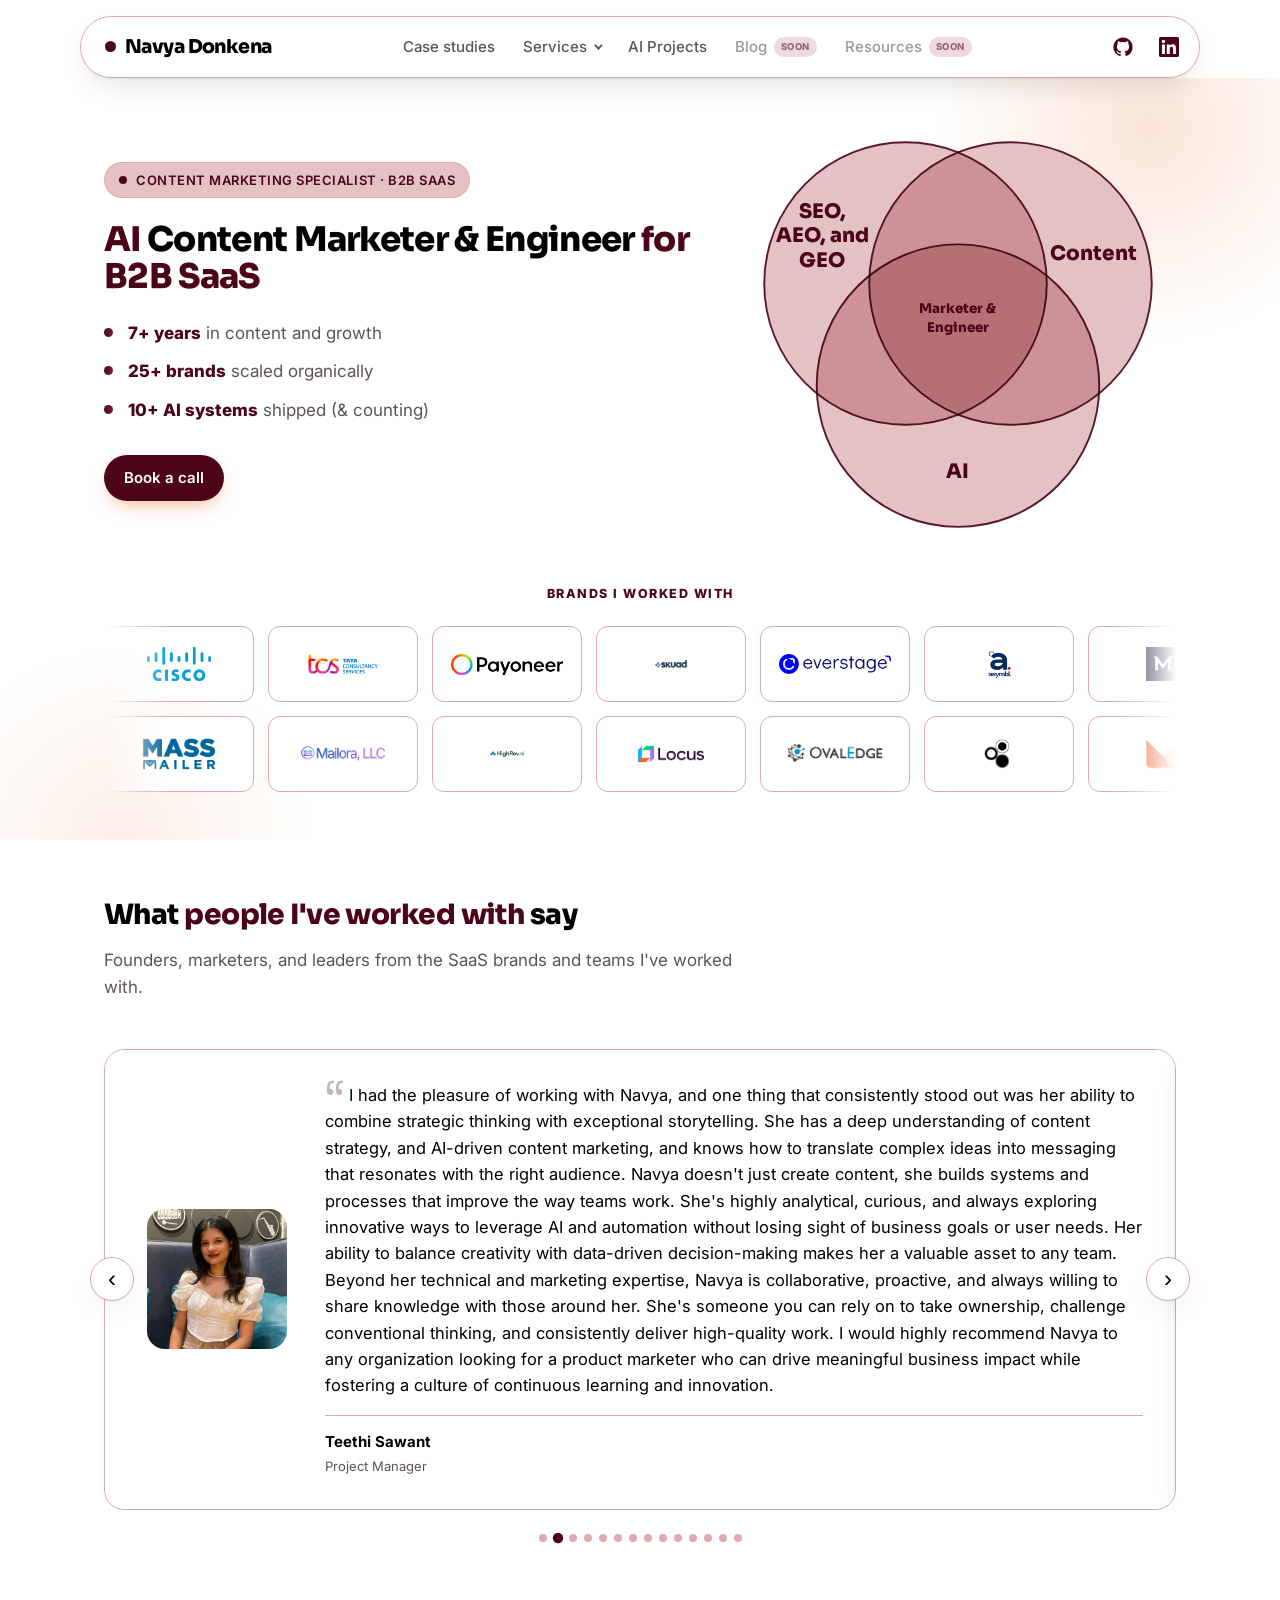
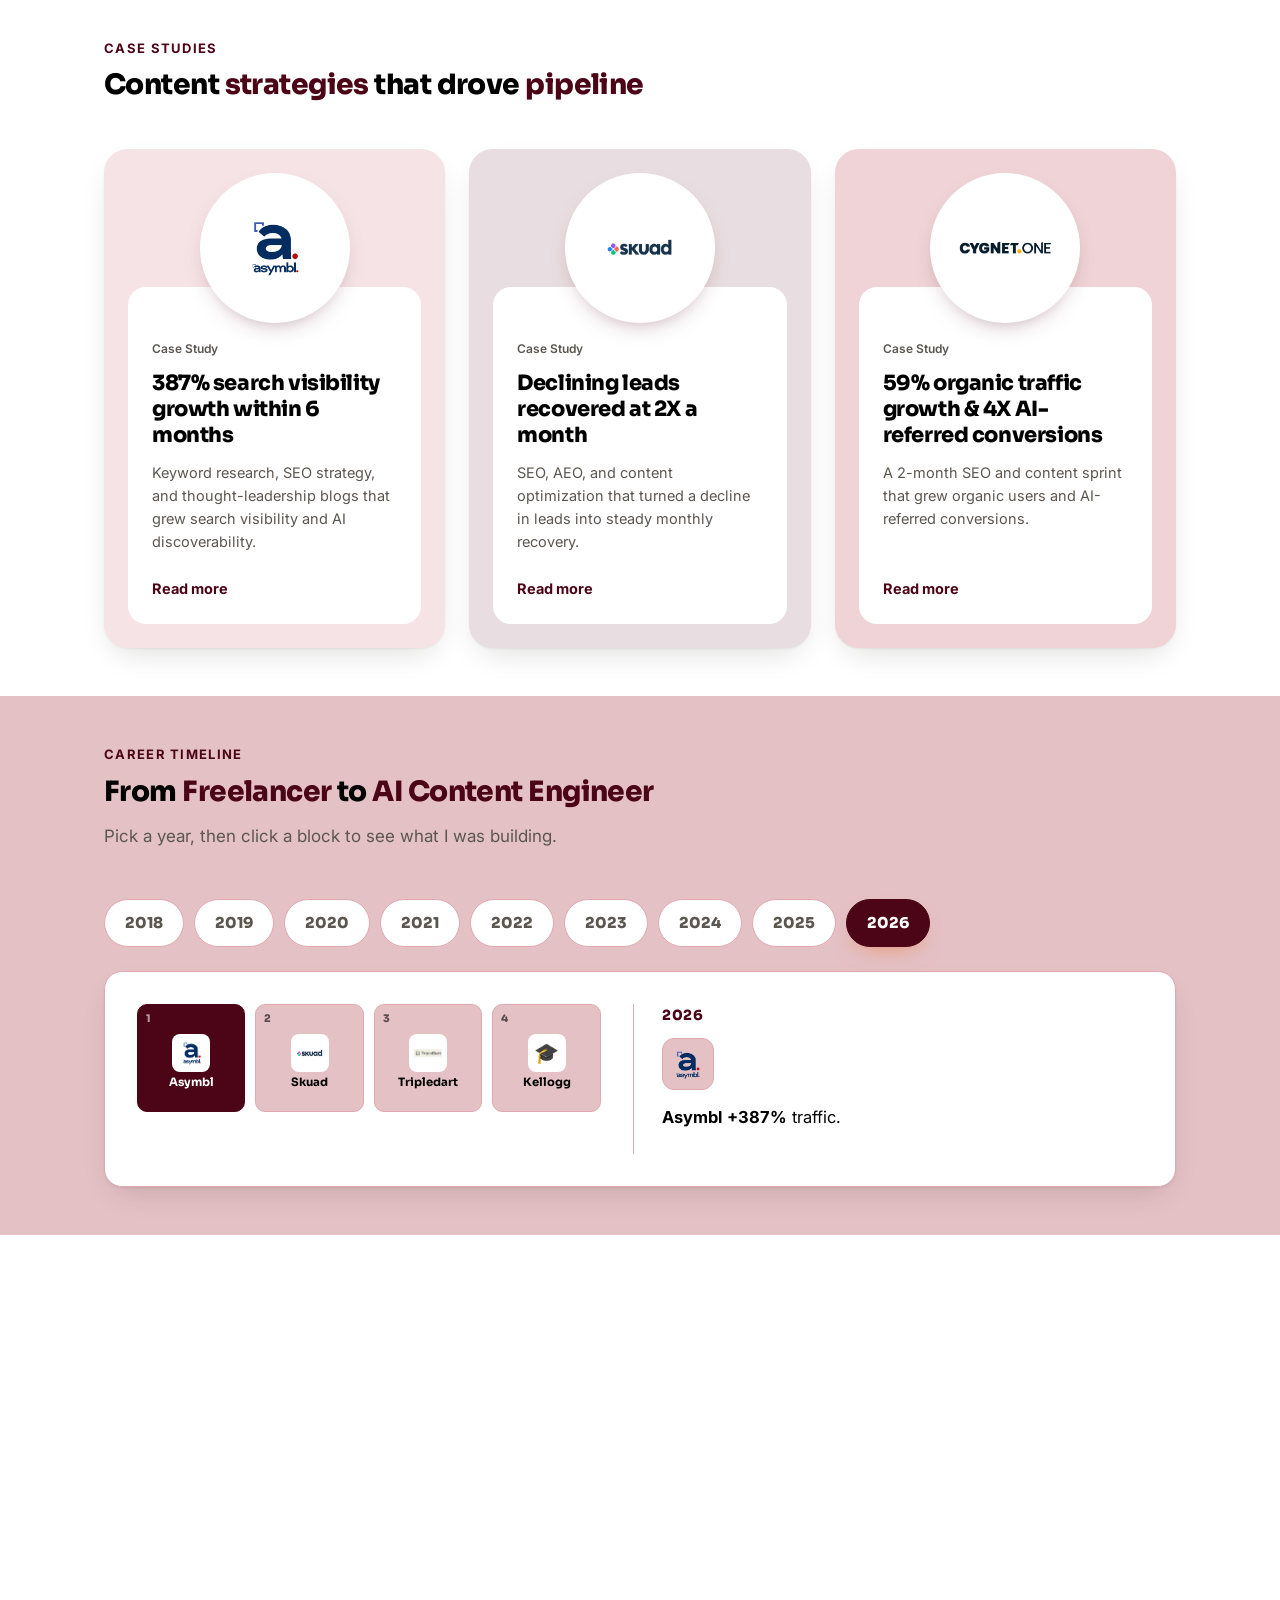
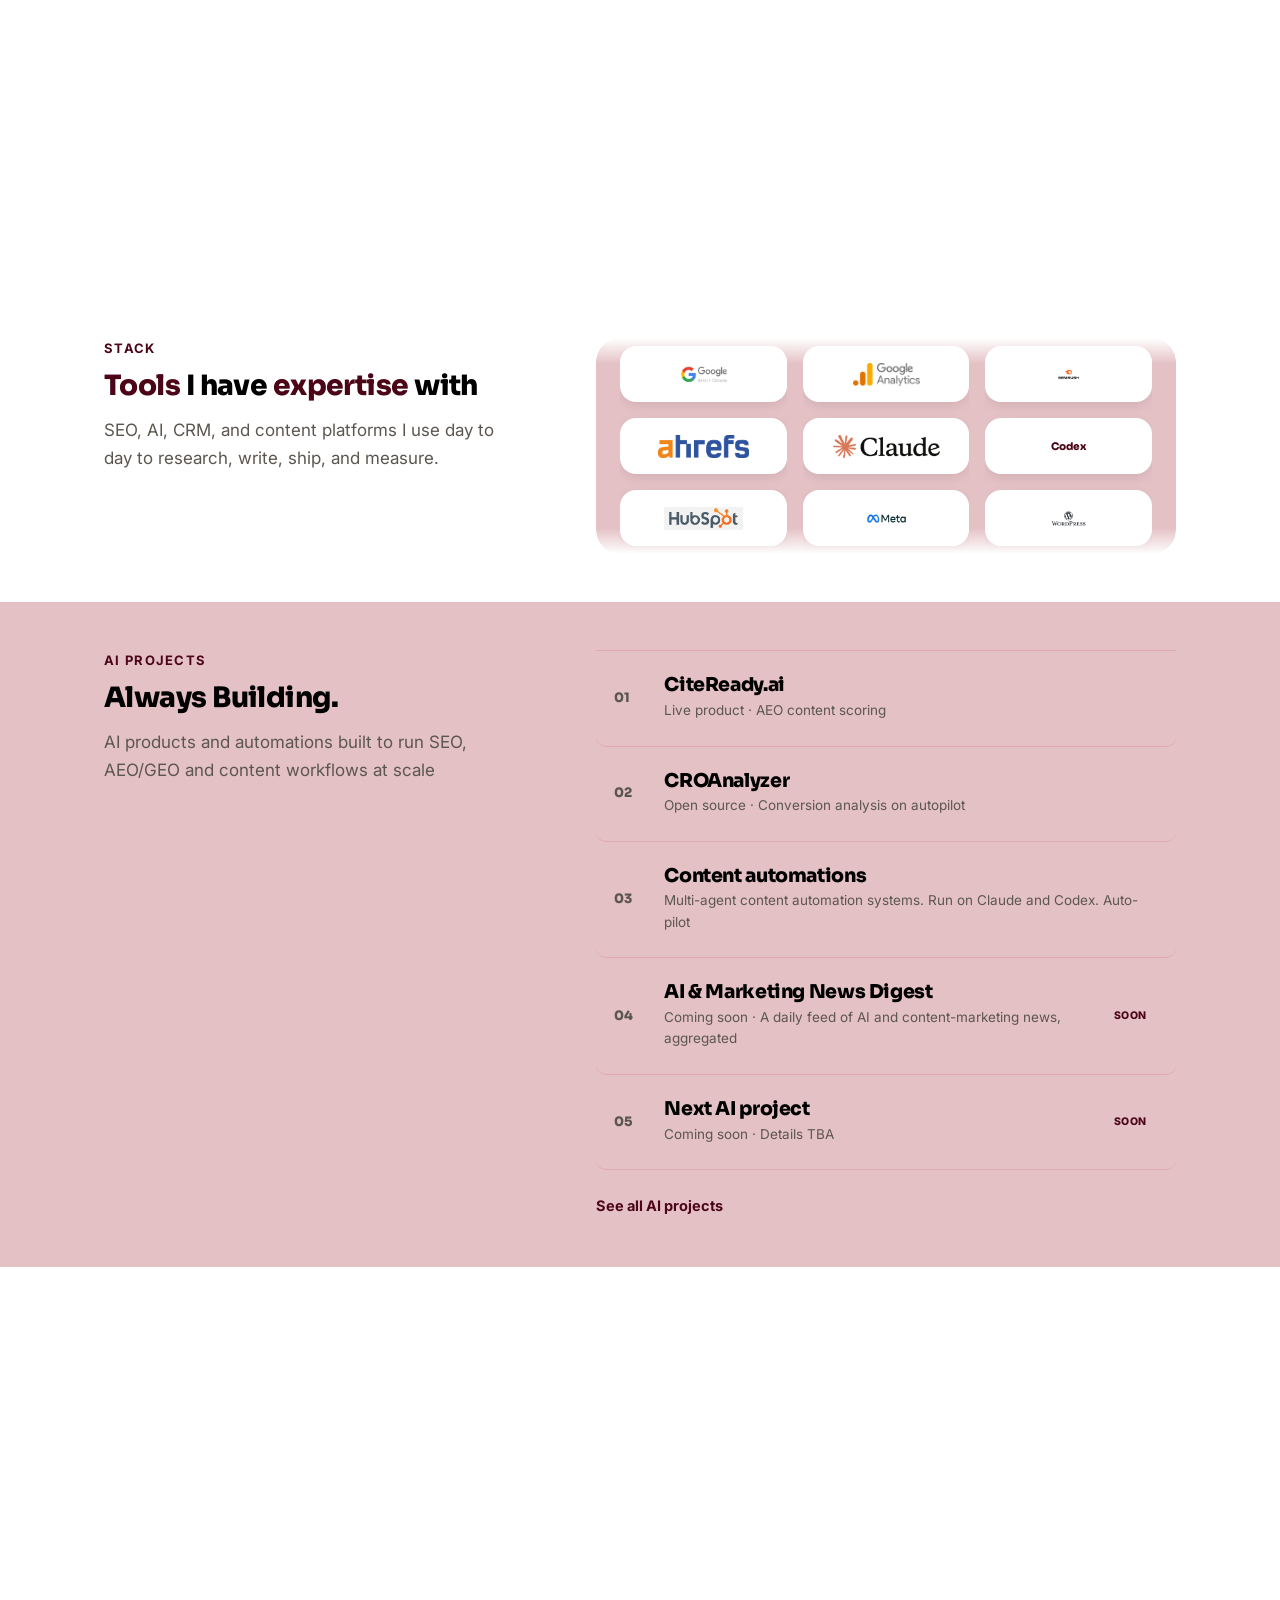
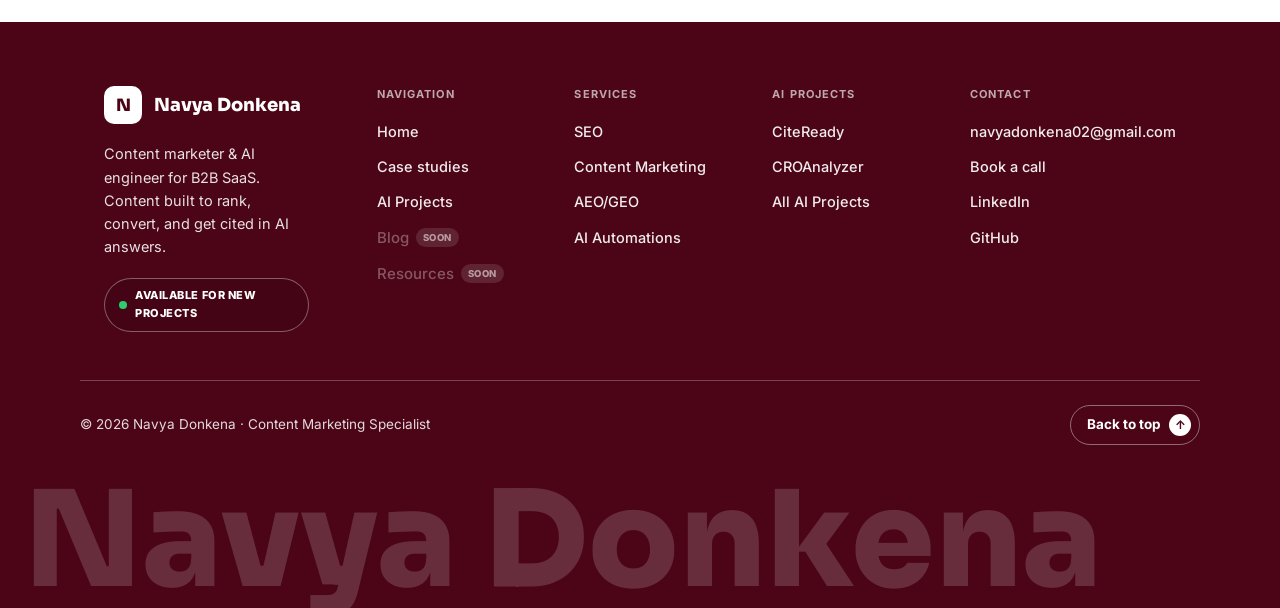
==== commit f259b1ae: "SEO page and home tweaks: H3 stat numbers, brand-coloured headline words, Growth Flywheel graphic, d" ====
--- a/index.html
+++ b/index.html
@@ -8,7 +8,7 @@
 <link rel="preconnect" href="https://fonts.googleapis.com" />
 <link rel="preconnect" href="https://fonts.gstatic.com" crossorigin />
 <link href="https://fonts.googleapis.com/css2?family=Sora:wght@400;600;700;800&family=Inter:wght@400;500;600;700&display=swap" rel="stylesheet" />
-<link rel="stylesheet" href="styles.css?v=18" />
+<link rel="stylesheet" href="styles.css?v=19" />
 </head>
 <body>
 
--- a/styles.css
+++ b/styles.css
@@ -104,7 +104,7 @@
 .results{grid-template-columns:repeat(4,1fr)}
 .stat{background:var(--card);border:1px solid var(--line);border-radius:var(--radius);padding:var(--space-6);box-shadow:var(--shadow);position:relative;overflow:hidden}
 .stat::after{content:"";position:absolute;top:0;left:0;width:100%;height:3px;background:var(--grad)}
-.stat .num{font-family:'Sora';font-size:38px;font-weight:800;line-height:1;color:var(--accent)}
+.stat .num{font-family:'Sora';font-size:var(--fs-h3);font-weight:800;line-height:1;color:var(--accent)}
 .stat .lbl{margin-top:var(--space-3);font-weight:600;font-size:15px}
 .stat .ctx{margin-top:4px;font-size:13.5px;color:var(--muted)}
 
@@ -514,7 +514,7 @@
 @media(max-width:760px){.year-panel{grid-template-columns:1fr}.el-detail{border-left:0;border-top:1px solid var(--line);padding:20px 0 0}}
 
 /* FOOTER watermark: light tint of the brand colour so it reads on the maroon */
-.foot-watermark{color:rgba(255,255,255,.21);font-size:clamp(44px,10.4vw,140px)}
+.foot-watermark{color:rgba(255,255,255,.16);font-size:clamp(44px,10.4vw,140px)}
 
 /* TYPE SCALE: one set of heading and lead sizes for every page */
 .page-hero h1{max-width:none}
@@ -528,8 +528,8 @@
 .cycle{width:100%;max-width:400px;height:auto}
 .cy-n{font-family:'Sora';font-weight:800;font-size:11px;fill:#4b0517;opacity:.7}
 .cy-t{font-family:'Sora';font-weight:800;font-size:15.5px;fill:#4b0517}
-.cy-s{font-family:'Inter';font-size:11.5px;fill:#5c5650}
-.cy-c{font-family:'Sora';font-weight:800;font-size:22px;fill:#4b0517;letter-spacing:.02em}
+.cy-s{font-family:'Inter';font-size:11.5px;fill:#000000}
+.cy-c{font-family:'Sora';font-weight:800;font-size:20px;fill:#4b0517;letter-spacing:.01em}
 .cy-c2{font-family:'Sora';font-weight:600;font-size:15px;fill:#4b0517;letter-spacing:.14em}
 @media(max-width:860px){.page-hero-grid{grid-template-columns:1fr;gap:var(--space-6)}.cycle{max-width:340px}}
 
@@ -538,10 +538,10 @@
 .stat-band{display:grid;grid-template-columns:repeat(4,1fr);background:#fff;border:1px solid var(--line);border-radius:var(--radius);box-shadow:var(--shadow)}
 .stat-band>div{padding:var(--space-6) var(--space-5);text-align:center;border-left:1px solid var(--line)}
 .stat-band>div:first-child{border-left:0}
-.stat-band strong{display:block;font-family:'Sora';font-size:clamp(28px,4vw,42px);font-weight:800;line-height:1.1;color:var(--accent)}
+.stat-band strong{display:block;font-family:'Sora';font-size:var(--fs-h3);font-weight:800;line-height:1.1;color:var(--accent)}
 .stat-band span{display:block;margin-top:8px;font-size:15px;color:var(--muted)}
 .team-row{margin-top:var(--space-5);display:flex;align-items:center;gap:var(--space-6);flex-wrap:wrap}
-.team-lbl{font-size:12.5px;font-weight:700;letter-spacing:.1em;text-transform:uppercase;color:var(--muted)}
+.team-lbl{font-size:12.5px;font-weight:700;letter-spacing:.1em;text-transform:uppercase;color:#000000}
 .team-logos{display:flex;align-items:center;gap:14px;flex-wrap:wrap}
 .team-logo{width:150px;height:64px;background:#fff;border:1px solid var(--line);border-radius:12px;display:flex;align-items:center;justify-content:center;padding:12px 16px}
 .team-logo{overflow:hidden}
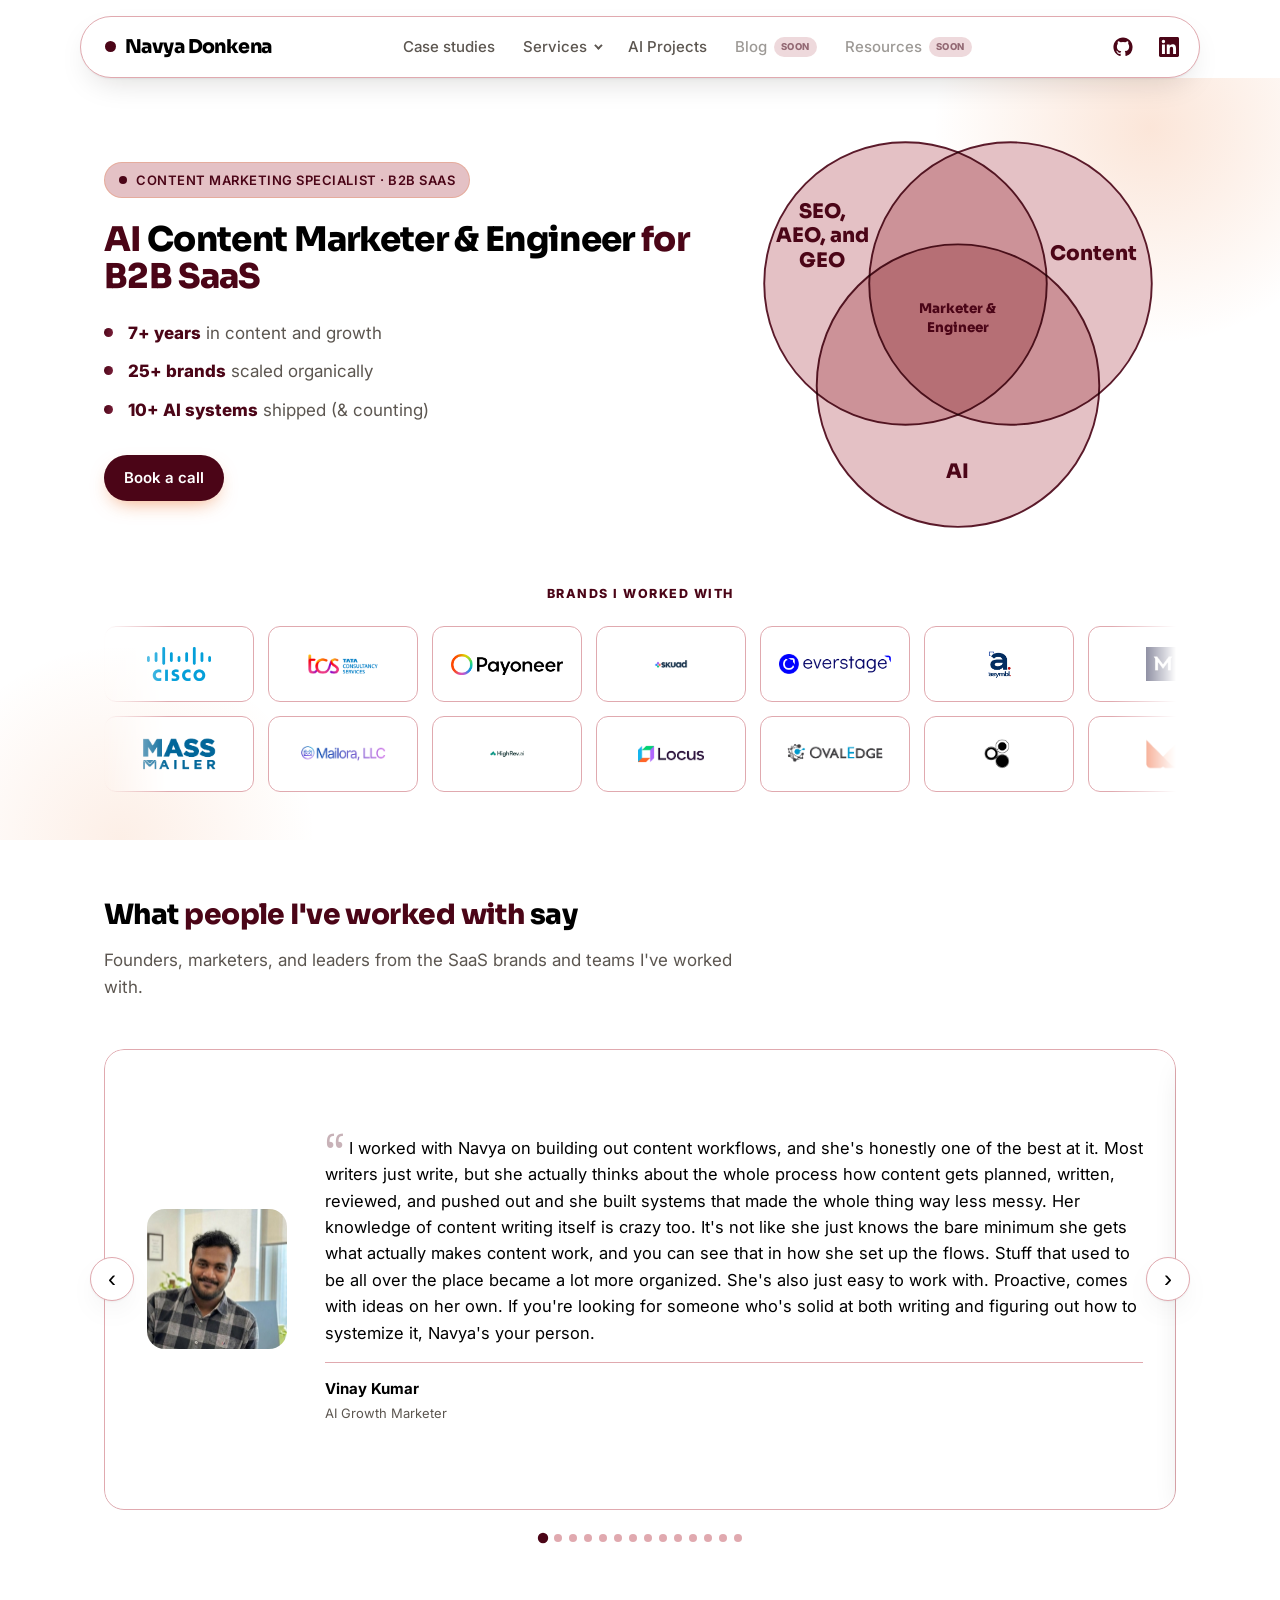
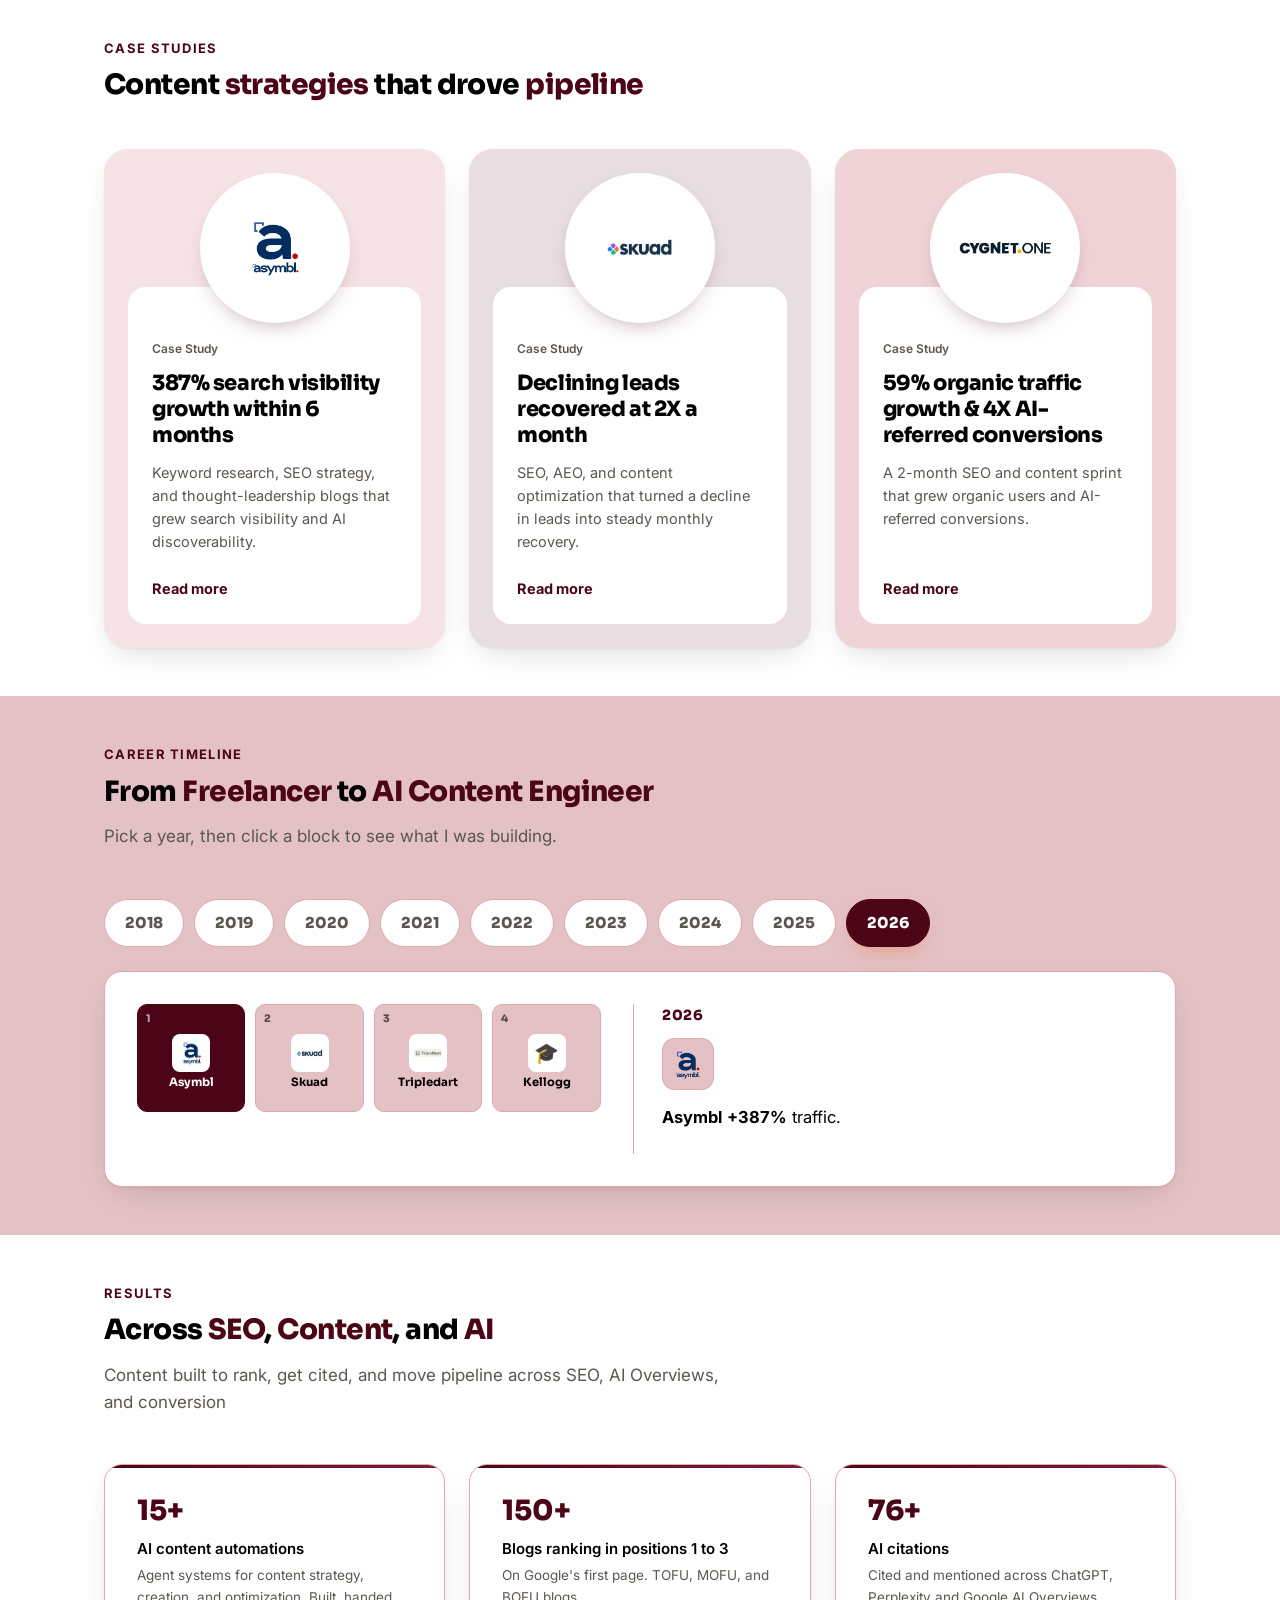
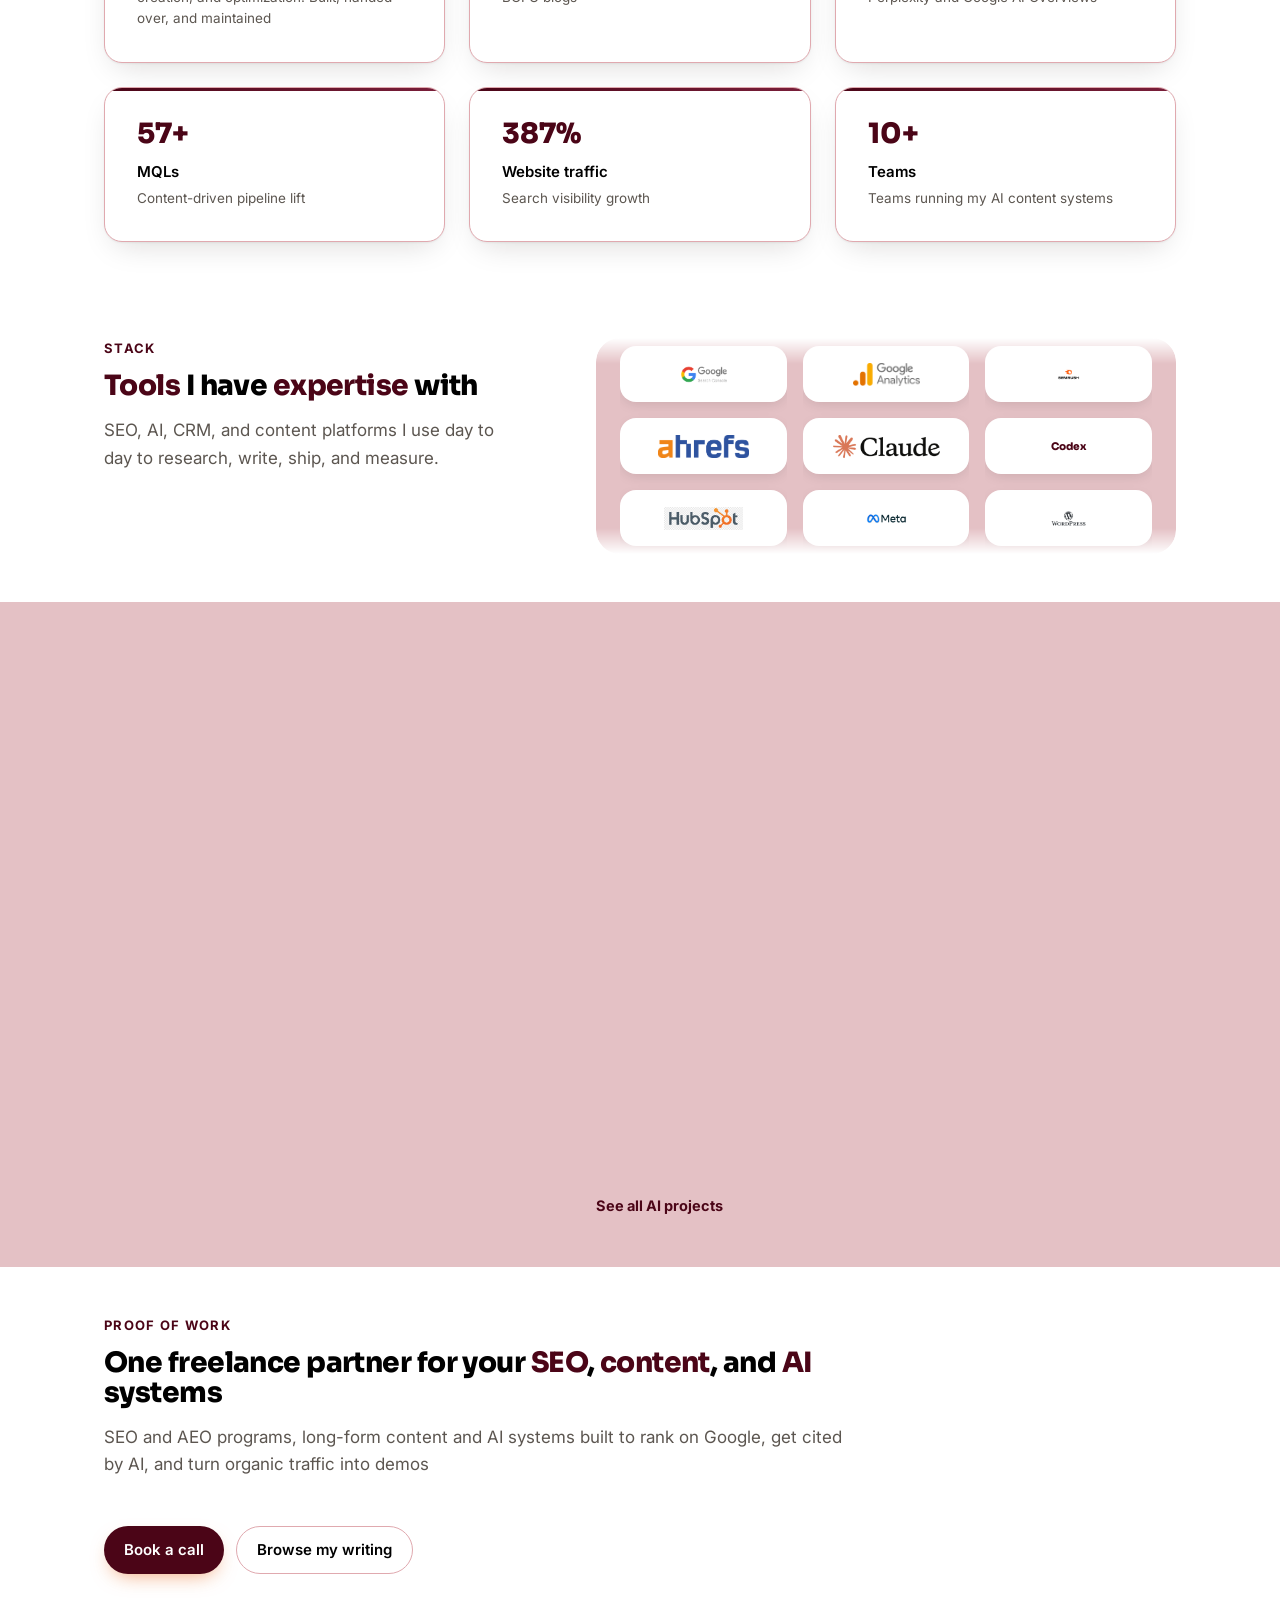
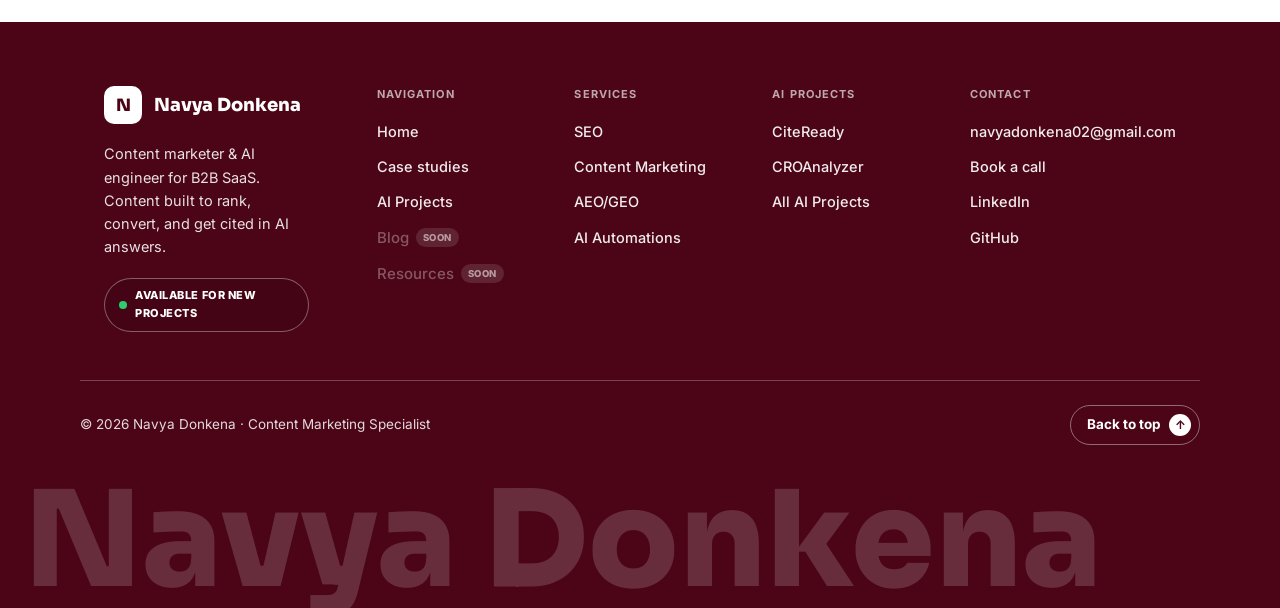
==== commit ecb84de5: "Case studies heading, Content Marketing page updates (hero, screenshot, stats strip, CTA copy) Co-Au" ====
--- a/index.html
+++ b/index.html
@@ -8,7 +8,7 @@
 <link rel="preconnect" href="https://fonts.googleapis.com" />
 <link rel="preconnect" href="https://fonts.gstatic.com" crossorigin />
 <link href="https://fonts.googleapis.com/css2?family=Sora:wght@400;600;700;800&family=Inter:wght@400;500;600;700&display=swap" rel="stylesheet" />
-<link rel="stylesheet" href="styles.css?v=19" />
+<link rel="stylesheet" href="styles.css?v=20" />
 </head>
 <body>
 
--- a/styles.css
+++ b/styles.css
@@ -564,14 +564,8 @@
 /* service item headings match home-page card headings */
 .svc-main h3{font-size:clamp(20px,2.4vw,26px)}
 
-/* embedded product in service-page hero */
-.embed-frame{width:100%;max-width:520px;background:#fff;border:1px solid var(--line);border-radius:18px;box-shadow:var(--shadow);overflow:hidden}
-.embed-bar{display:flex;align-items:center;gap:6px;padding:10px 14px;background:var(--tint);border-bottom:1px solid var(--line)}
-.embed-bar span{width:8px;height:8px;border-radius:50%;background:#fff;border:1px solid var(--line)}
-.embed-bar b{margin-left:8px;flex:1;font-size:12.5px;font-weight:600;color:var(--accent);overflow:hidden;text-overflow:ellipsis;white-space:nowrap}
-.embed-bar a{font-size:12.5px;font-weight:700;color:var(--accent)}
-.embed-frame iframe{display:block;width:100%;height:420px;border:0;background:#fff}
-.embed-cap{margin-top:12px;font-size:13.5px;color:var(--muted);text-align:center;max-width:520px}
+/* hero screenshot on service pages */
+.ph-shot{display:block;width:100%;max-width:420px;height:auto;border:1px solid var(--line);border-radius:18px;box-shadow:var(--shadow)}
 .ph-visual{flex-direction:column;align-items:center}
 
 /* AEO/GEO hero flow diagram */
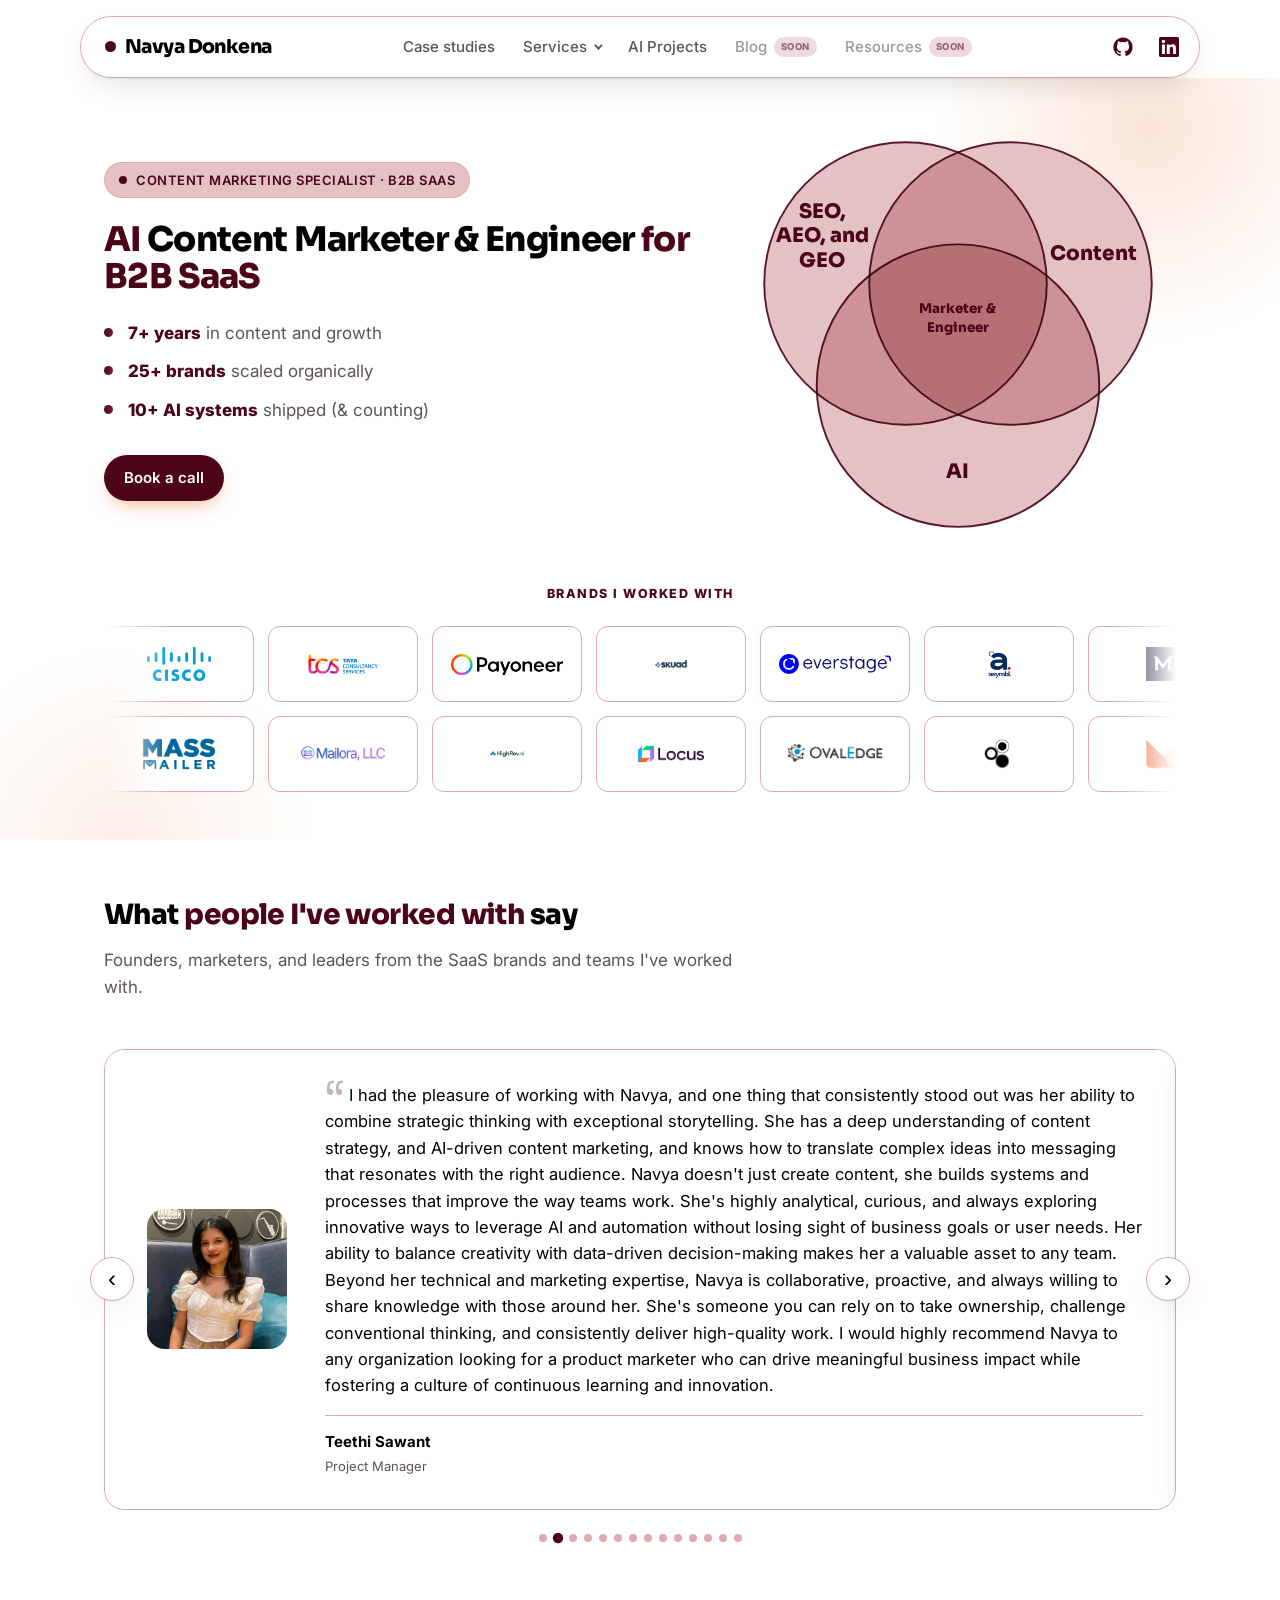
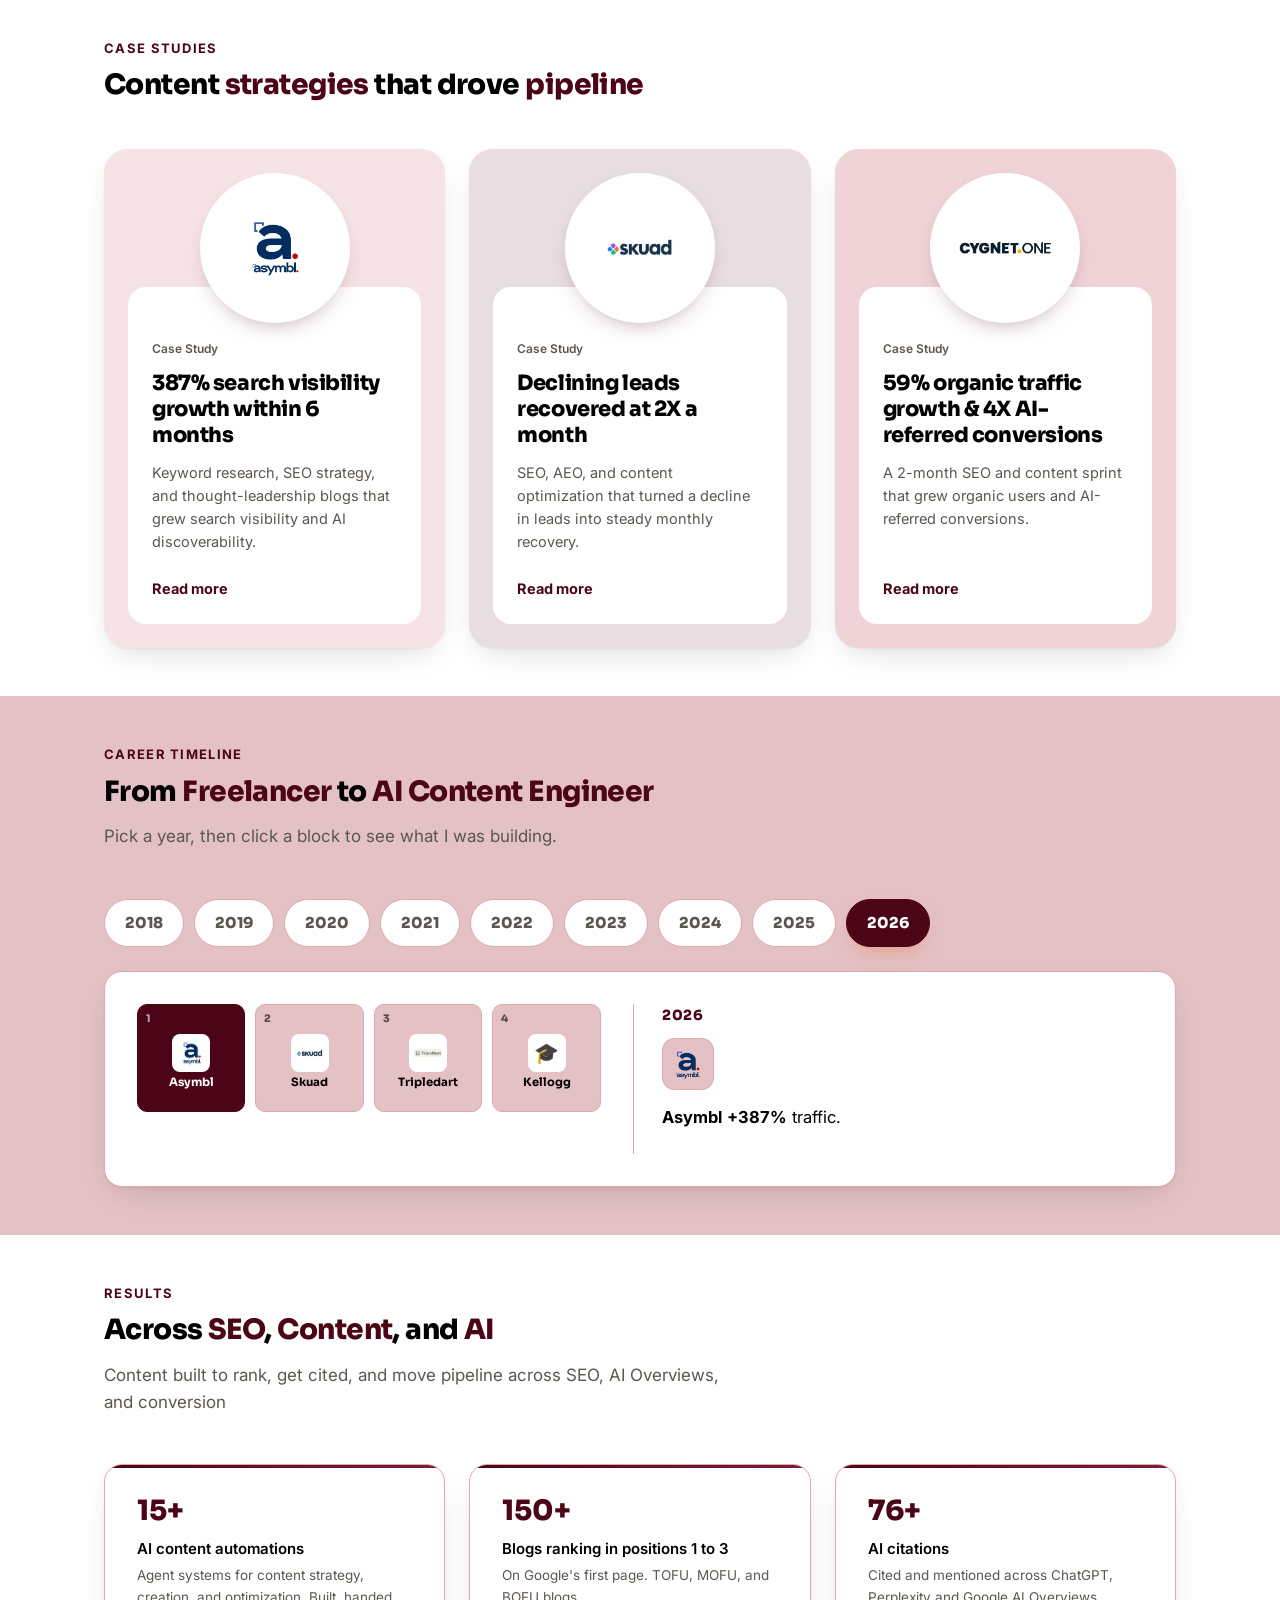
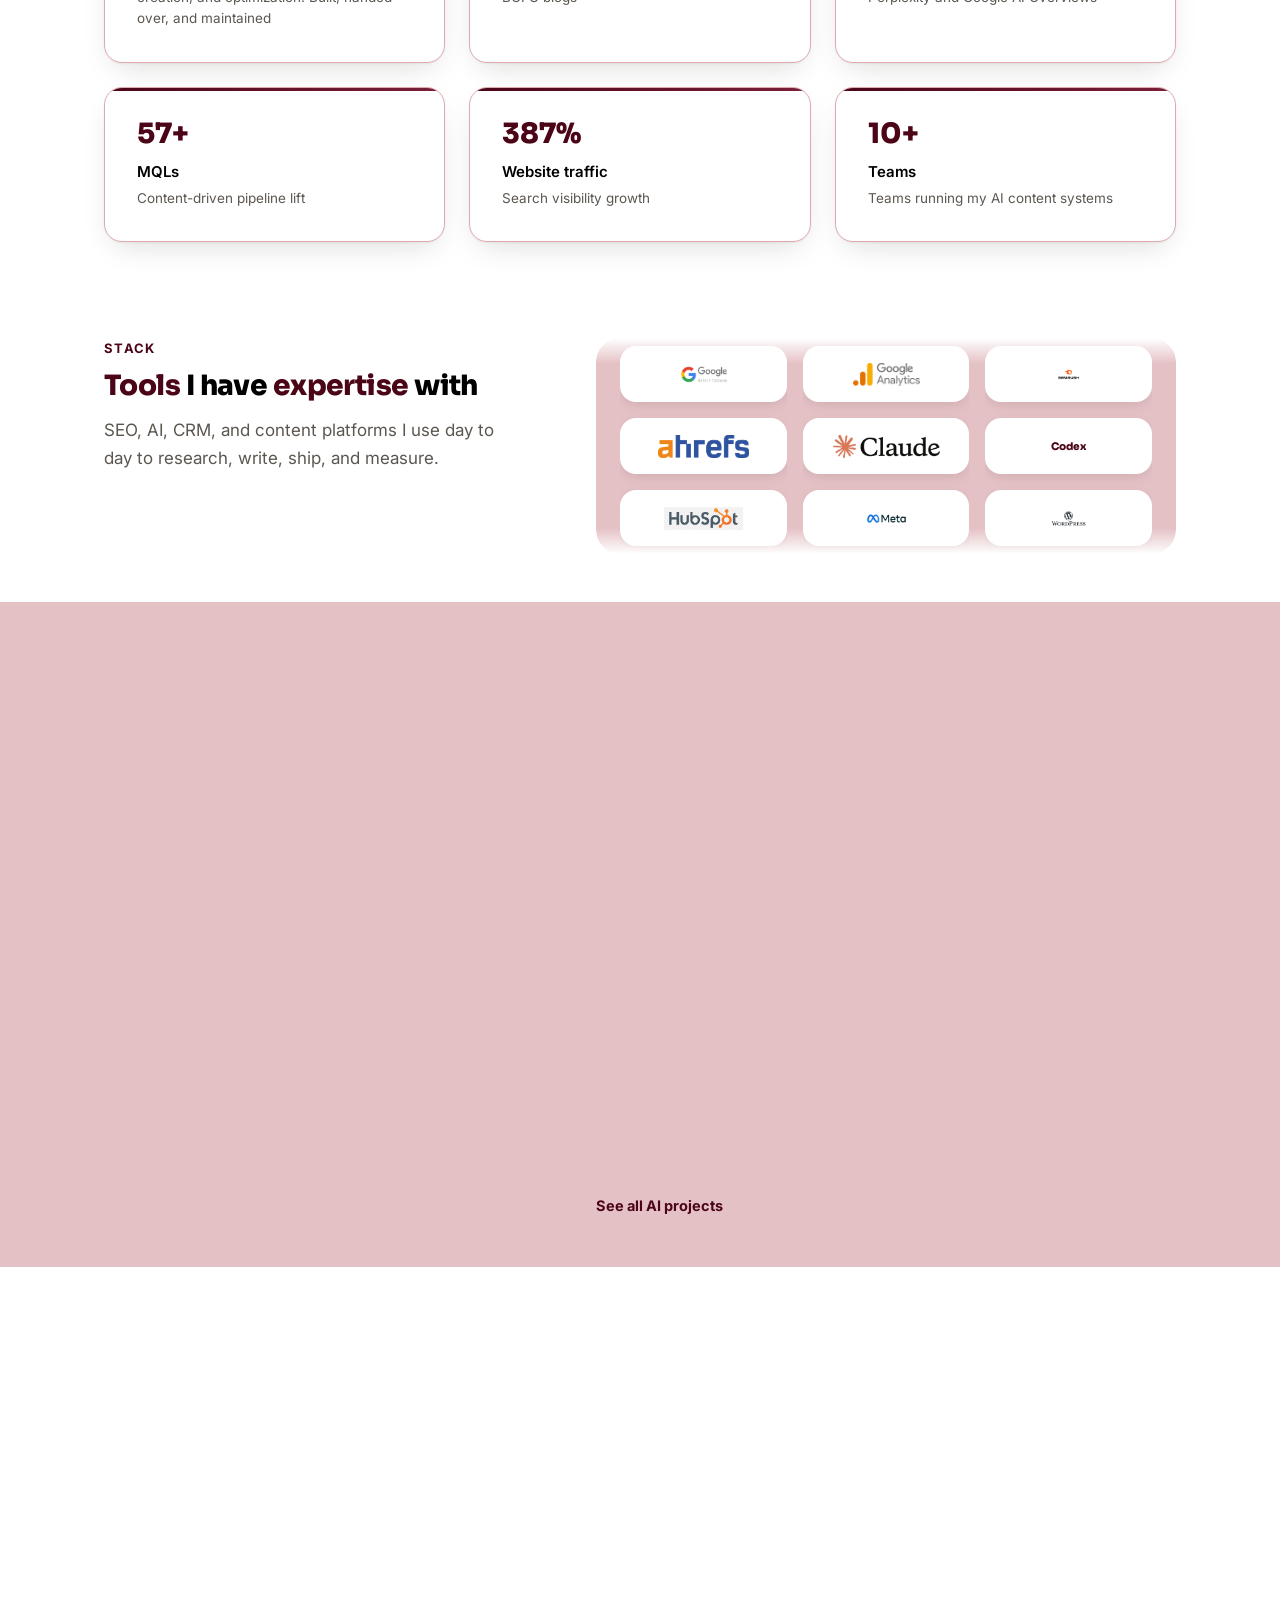
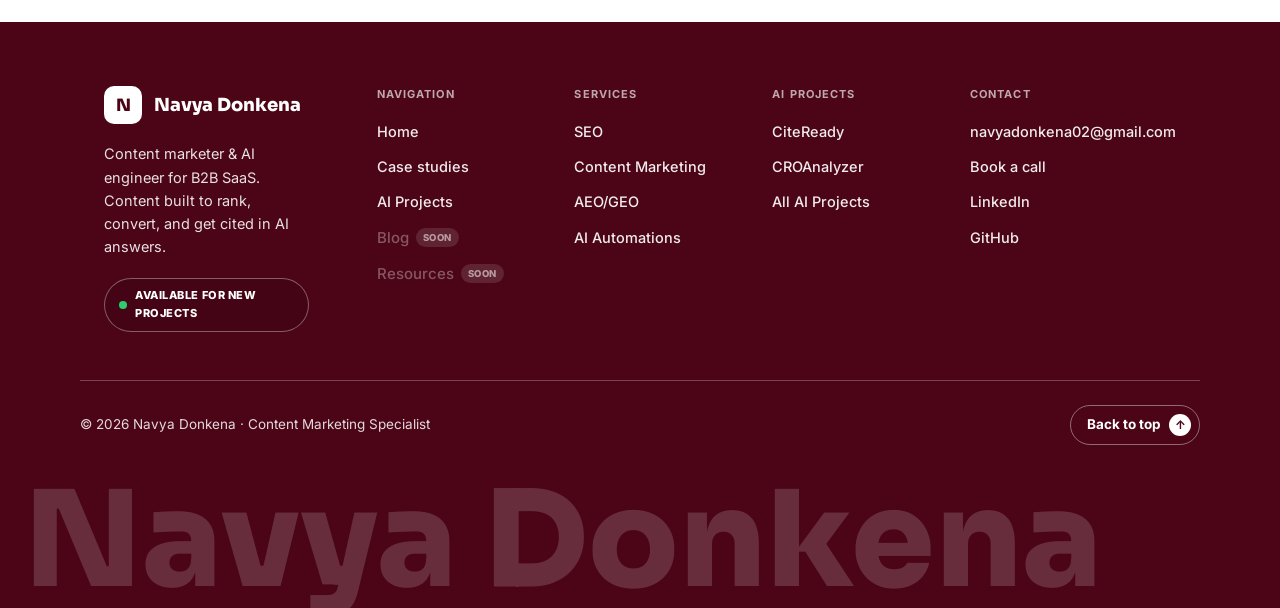
==== commit f450317d: "AEO/GEO and AI Automations pages: new hero diagrams, headline colours, stats strips; AI projects hea" ====
--- a/index.html
+++ b/index.html
@@ -8,7 +8,7 @@
 <link rel="preconnect" href="https://fonts.googleapis.com" />
 <link rel="preconnect" href="https://fonts.gstatic.com" crossorigin />
 <link href="https://fonts.googleapis.com/css2?family=Sora:wght@400;600;700;800&family=Inter:wght@400;500;600;700&display=swap" rel="stylesheet" />
-<link rel="stylesheet" href="styles.css?v=20" />
+<link rel="stylesheet" href="styles.css?v=21" />
 </head>
 <body>
 
--- a/styles.css
+++ b/styles.css
@@ -570,8 +570,12 @@
 
 /* AEO/GEO hero flow diagram */
 .flow{width:100%;max-width:420px;height:auto}
-.fl-t{font-family:'Sora';font-weight:800;font-size:11.5px;fill:#4b0517;letter-spacing:.04em}
-.fl-s{font-family:'Inter';font-size:10.5px;fill:#5c5650}
+.fl-t{font-family:'Sora';font-weight:800;font-size:13px;fill:#4b0517;letter-spacing:.04em}
+.fl-s{font-family:'Inter';font-size:12px;fill:#5c5650}
+.flow .fl-t[fill="#fff"],.flow .fl-s[fill="#fff"]{fill:#fff}
+.flow .fl-t[fill="#000"],.flow .fl-s[fill="#000"]{fill:#000}
+.flow .fl-t[fill="#4b0517"]{fill:#4b0517}
+.ai-flow{max-width:480px}
 
 /* Services dropdown trigger is a button now (no overview page) */
 button.nav-dd-trigger{all:unset;box-sizing:border-box;cursor:pointer;display:inline-flex;align-items:center;gap:7px;color:var(--muted);font-weight:500;font-size:15px;font-family:inherit;transition:color .15s}
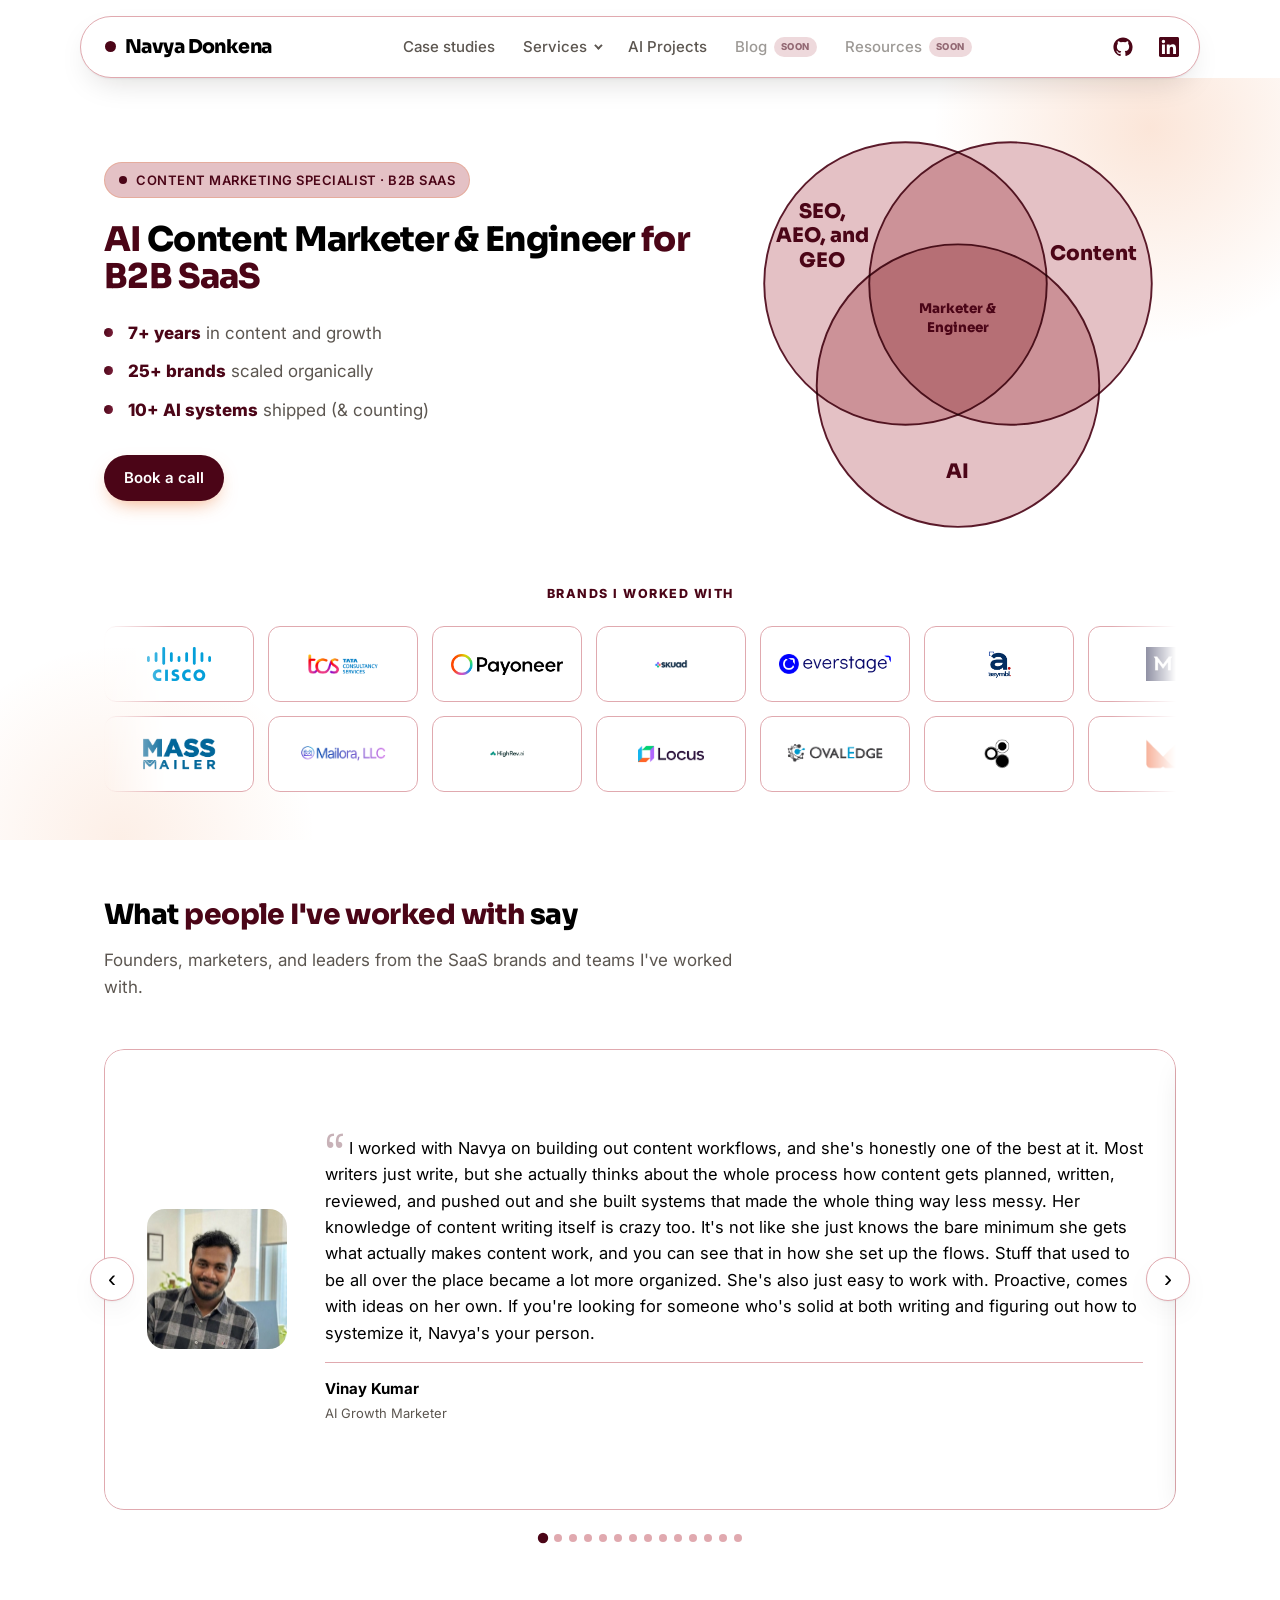
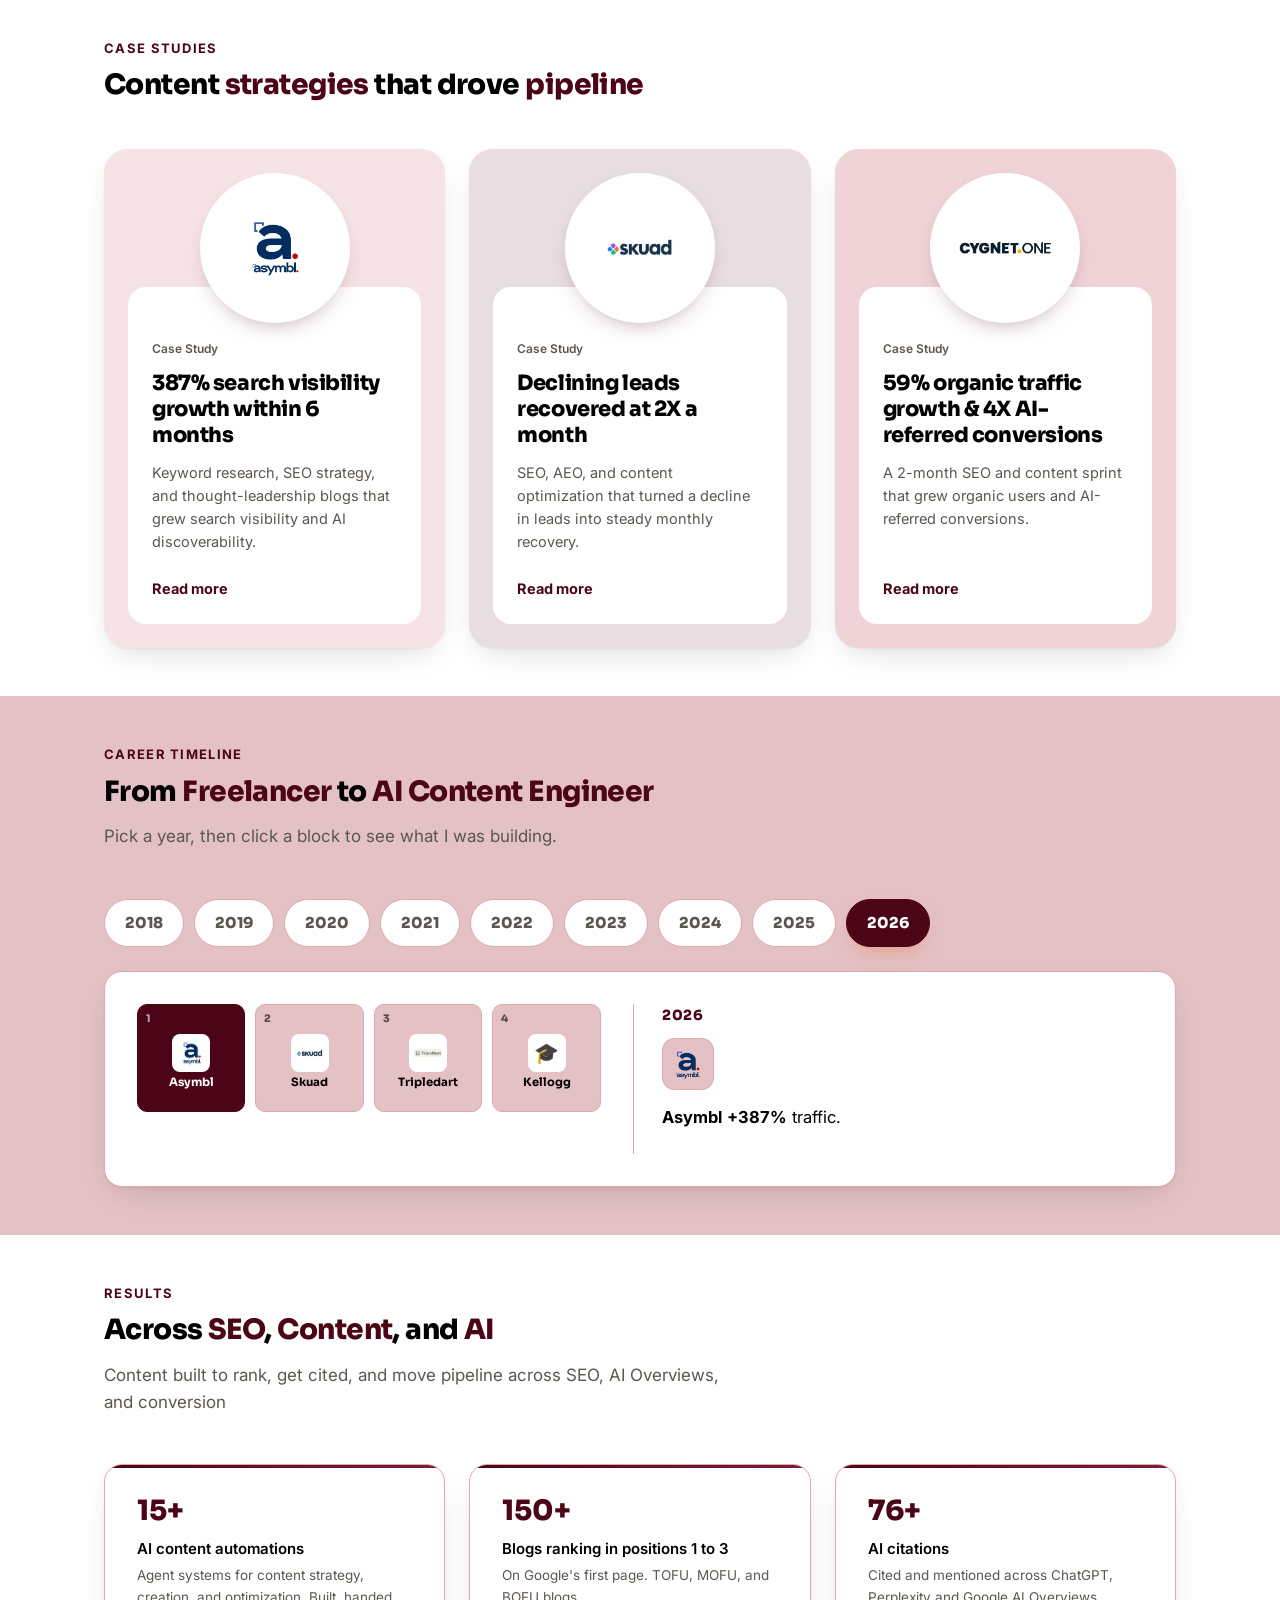
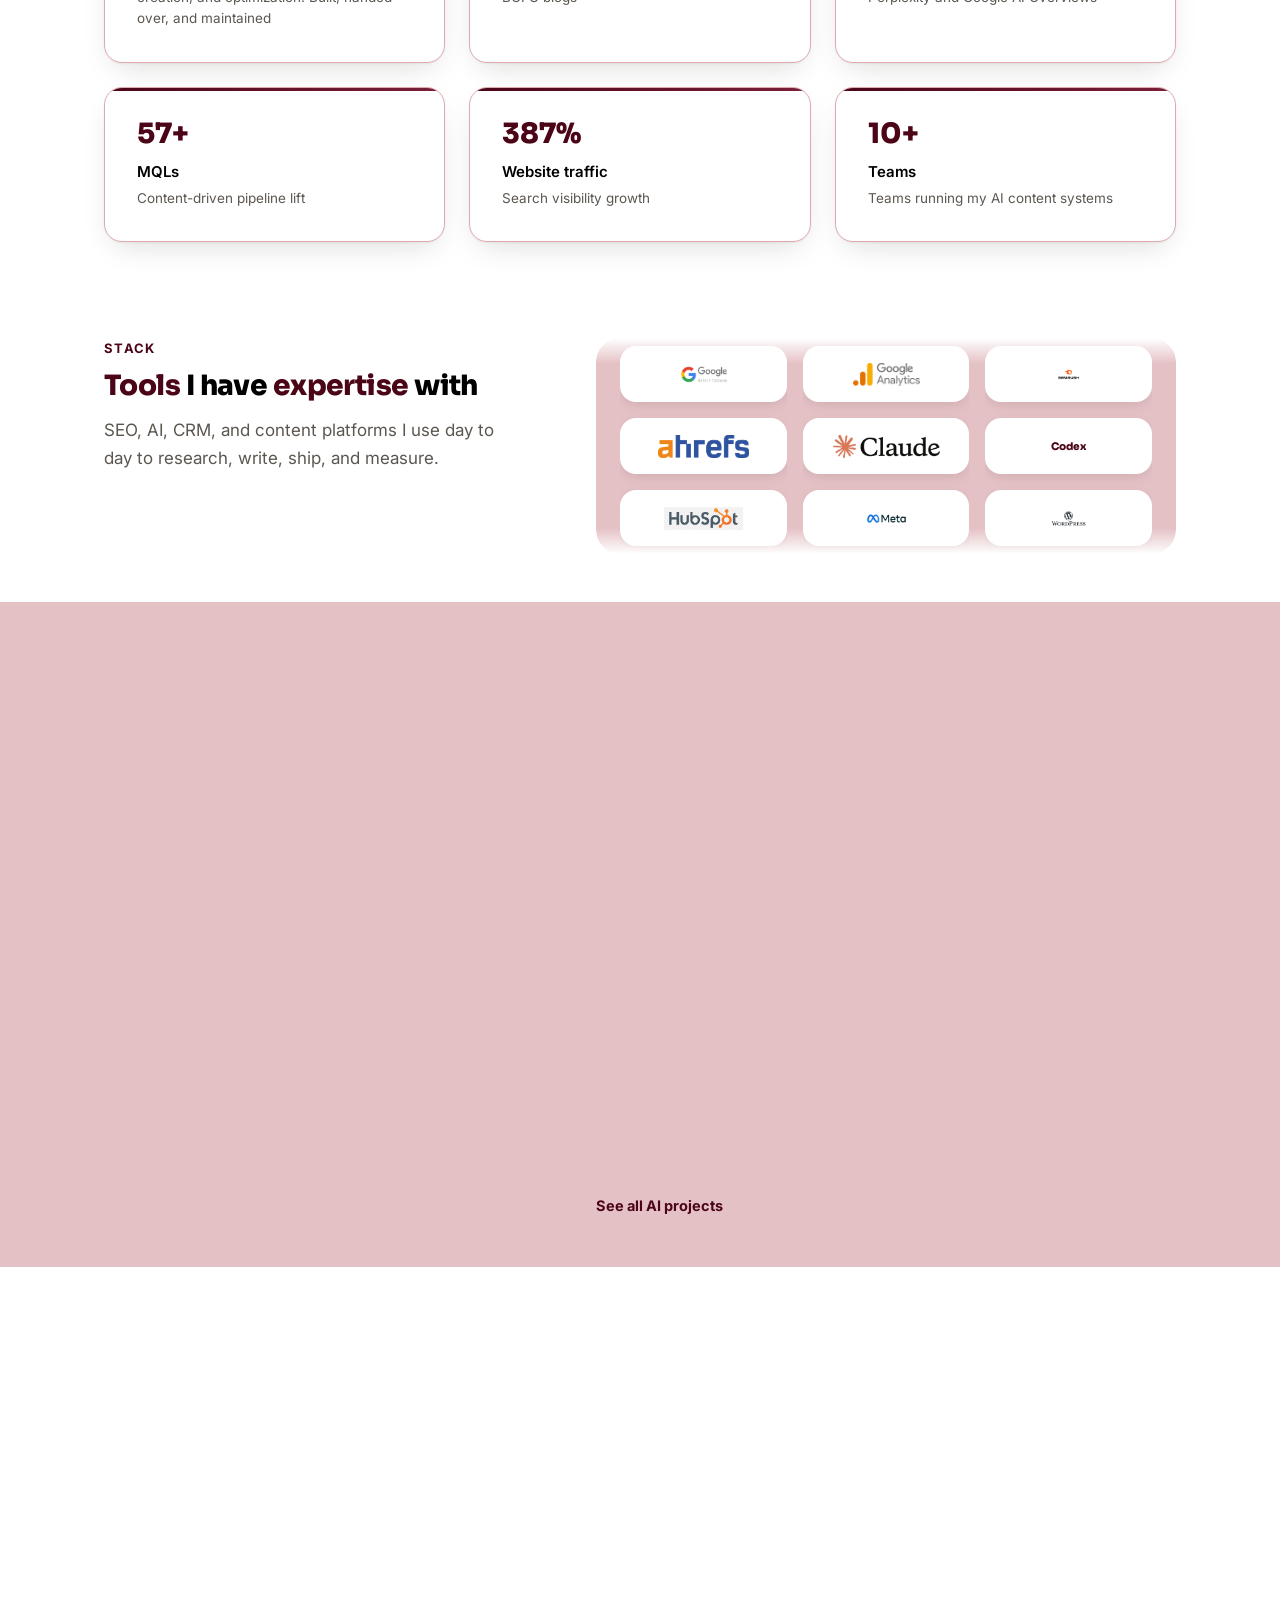
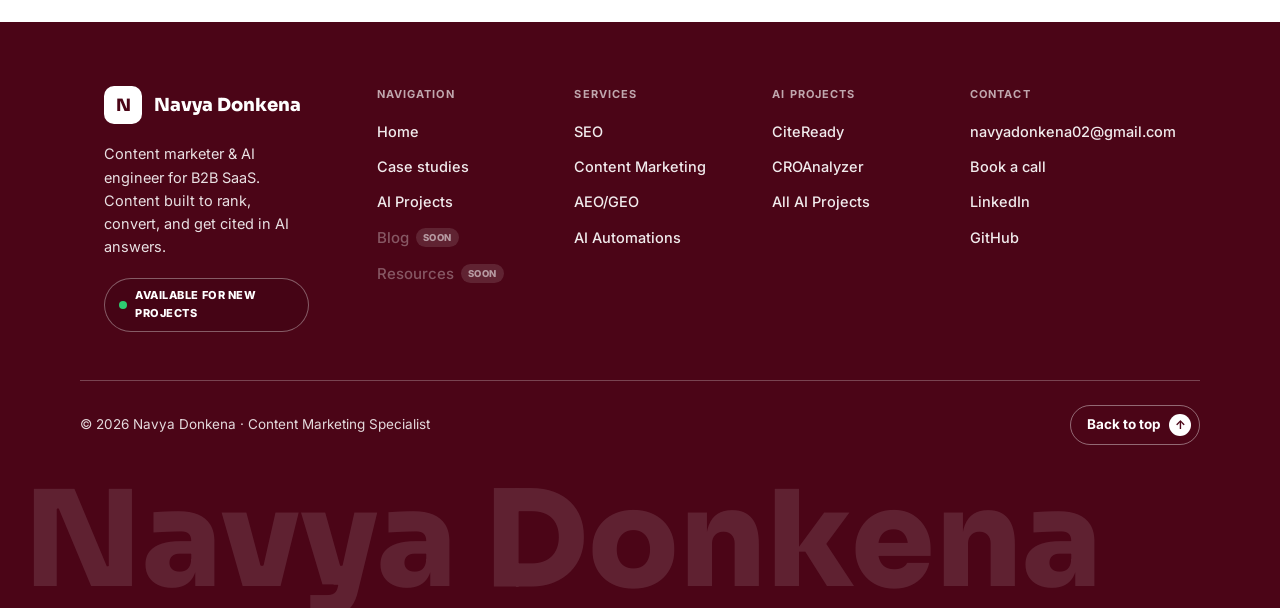
==== commit 3bde6057: "Footer watermark 30% darker Co-Authored-By: Claude Sonnet 5.5 <noreply@anthropic.com> Claude-Session" ====
--- a/index.html
+++ b/index.html
@@ -8,7 +8,7 @@
 <link rel="preconnect" href="https://fonts.googleapis.com" />
 <link rel="preconnect" href="https://fonts.gstatic.com" crossorigin />
 <link href="https://fonts.googleapis.com/css2?family=Sora:wght@400;600;700;800&family=Inter:wght@400;500;600;700&display=swap" rel="stylesheet" />
-<link rel="stylesheet" href="styles.css?v=21" />
+<link rel="stylesheet" href="styles.css?v=22" />
 </head>
 <body>
 
--- a/styles.css
+++ b/styles.css
@@ -514,7 +514,7 @@
 @media(max-width:760px){.year-panel{grid-template-columns:1fr}.el-detail{border-left:0;border-top:1px solid var(--line);padding:20px 0 0}}
 
 /* FOOTER watermark: light tint of the brand colour so it reads on the maroon */
-.foot-watermark{color:rgba(255,255,255,.16);font-size:clamp(44px,10.4vw,140px)}
+.foot-watermark{color:rgba(255,255,255,.112);font-size:clamp(44px,10.4vw,140px)}
 
 /* TYPE SCALE: one set of heading and lead sizes for every page */
 .page-hero h1{max-width:none}
